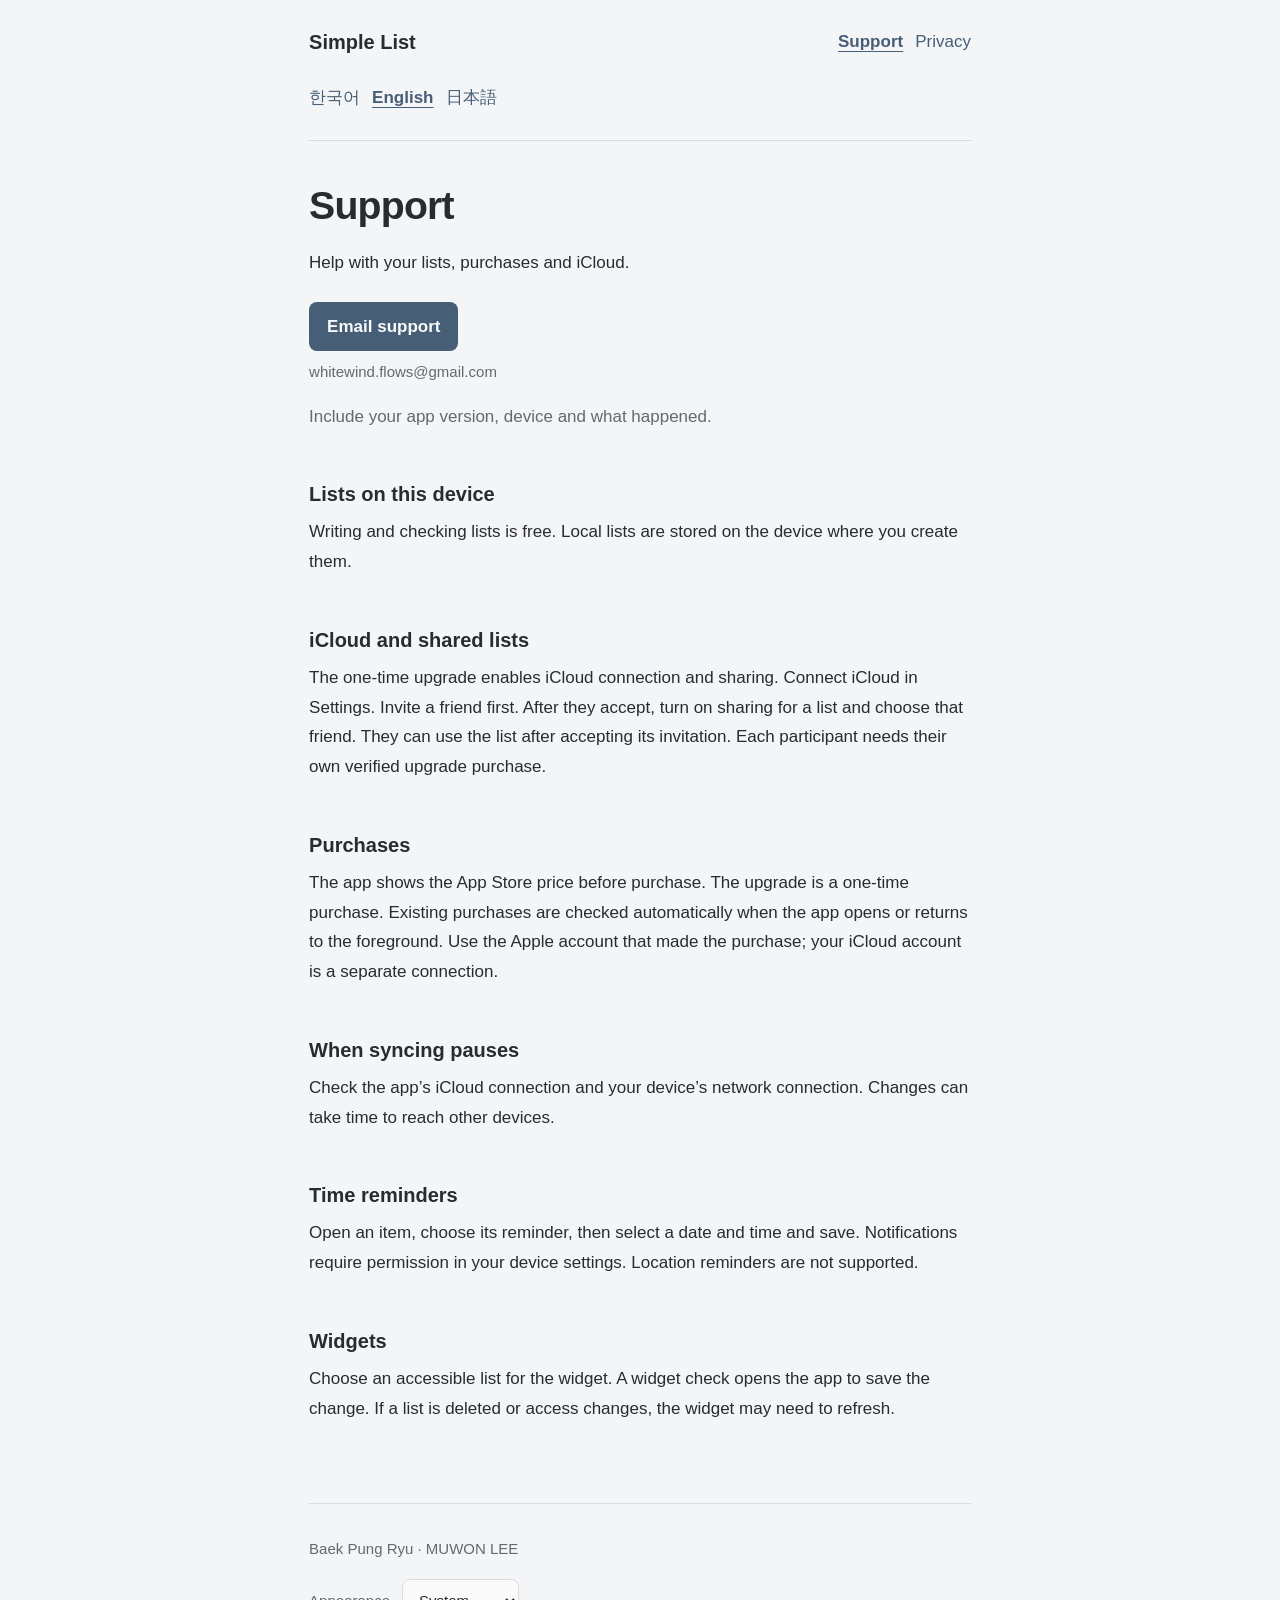
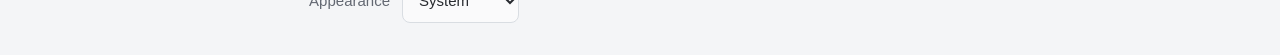
==== index.html @ 6dc02165 "docs: publish simple list support site" ====
<!doctype html>
<html lang="en"><head><meta charset="utf-8"><meta name="viewport" content="width=device-width,initial-scale=1"><meta name="color-scheme" content="light dark"><meta name="referrer" content="strict-origin-when-cross-origin"><title>Support · Simple List</title><link rel="stylesheet" href="styles.css"><script src="theme.js" defer></script></head><body><a class="skip" href="#main">Skip to content</a><header><a class="brand" href="index.html">Simple List</a><nav aria-label="Simple List"><a href="index.html" aria-current="page">Support</a><a href="privacy.html">Privacy</a></nav><nav class="languages" aria-label="Language"><a href="ko/index.html" lang="ko">한국어</a><a href="index.html" lang="en" aria-current="true">English</a><a href="ja/index.html" lang="ja">日本語</a></nav></header><main id="main" tabindex="-1"><h1>Support</h1><p class="intro">Help with your lists, purchases and iCloud.</p><a class="contact" href="mailto:whitewind.flows@gmail.com?subject=Simple%20List">Email support</a><p class="email">whitewind.flows@gmail.com</p><p class="muted">Include your app version, device and what happened.</p><section aria-labelledby="topic-0"><h2 id="topic-0">Lists on this device</h2><p>Writing and checking lists is free. Local lists are stored on the device where you create them.</p></section><section aria-labelledby="topic-1"><h2 id="topic-1">iCloud and shared lists</h2><p>The one-time upgrade enables iCloud connection and sharing. Connect iCloud in Settings. Invite a friend first. After they accept, turn on sharing for a list and choose that friend. They can use the list after accepting its invitation. Each participant needs their own verified upgrade purchase.</p></section><section aria-labelledby="topic-2"><h2 id="topic-2">Purchases</h2><p>The app shows the App Store price before purchase. The upgrade is a one-time purchase. Existing purchases are checked automatically when the app opens or returns to the foreground. Use the Apple account that made the purchase; your iCloud account is a separate connection.</p></section><section aria-labelledby="topic-3"><h2 id="topic-3">When syncing pauses</h2><p>Check the app’s iCloud connection and your device’s network connection. Changes can take time to reach other devices.</p></section><section aria-labelledby="topic-4"><h2 id="topic-4">Time reminders</h2><p>Open an item, choose its reminder, then select a date and time and save. Notifications require permission in your device settings. Location reminders are not supported.</p></section><section aria-labelledby="topic-5"><h2 id="topic-5">Widgets</h2><p>Choose an accessible list for the widget. A widget check opens the app to save the change. If a list is deleted or access changes, the widget may need to refresh.</p></section></main><footer><p>Baek Pung Ryu · MUWON LEE</p><label>Appearance<select aria-label="Appearance" id="theme"><option value="system">System</option><option value="light">Light</option><option value="dark">Dark</option></select></label></footer></body></html>
---- styles.css ----
/* REVIEWED: 기존 Simple List의 읽기 화면·명암·여백을 웹 문서에 적용한다. */
:root {
  color-scheme: light;
  --background: #f4f5f7;
  --surface: #fafafb;
  --ink: #282b30;
  --muted: #636872;
  --action: #465e76;
  --on-action: #fafafb;
  --line: #d9dde2;
  --selection: #e5ebf1;
  font-family: -apple-system, BlinkMacSystemFont, "Segoe UI", sans-serif;
  font-size: 100%;
  scrollbar-color: var(--action) var(--background);
}
@media (prefers-color-scheme: dark) {
  :root:not([data-theme="light"]) {
    color-scheme: dark;
    --background: #181b20;
    --surface: #24282f;
    --ink: #eceef1;
    --muted: #b9bec8;
    --action: #b8cde2;
    --on-action: #181b20;
    --line: #424852;
    --selection: #323e4c;
  }
}
:root[data-theme="dark"] {
  color-scheme: dark;
  --background: #181b20;
  --surface: #24282f;
  --ink: #eceef1;
  --muted: #b9bec8;
  --action: #b8cde2;
  --on-action: #181b20;
  --line: #424852;
  --selection: #323e4c;
}
* { box-sizing: border-box; }
body { margin: 0; background: var(--background); color: var(--ink); font-size: 1.0625rem; line-height: 1.75; }
::selection { background: var(--selection); color: var(--ink); }
a { color: var(--action); text-underline-offset: .22em; text-decoration-thickness: 1px; }
a:hover { text-decoration-thickness: 2px; }
:focus-visible { outline: 2px solid var(--action); outline-offset: 4px; }
header, main, footer { width: min(100% - 3rem, 70ch); margin-inline: auto; }
header { display: flex; flex-wrap: wrap; align-items: center; gap: .75rem 1.5rem; padding-block: 1.25rem; border-bottom: 1px solid var(--line); }
.brand { font-size: 1.25rem; font-weight: 650; color: var(--ink); text-decoration: none; margin-inline-end: auto; }
nav { display: flex; flex-wrap: wrap; gap: .125rem .75rem; }
header a, .contents a, .service-links a { display: inline-flex; min-height: 44px; align-items: center; }
header a { text-decoration: none; }
header [aria-current] { text-decoration: underline; font-weight: 600; }
.languages { width: 100%; }
main { padding-block: 2.5rem 4rem; }
h1 { font-size: clamp(2rem, 1.65rem + 1vw, 2.5rem); line-height: 1.3; letter-spacing: -.02em; margin: 0 0 1rem; font-weight: 650; }
h2 { font-size: 1.25rem; line-height: 1.5; margin: 3rem 0 .5rem; font-weight: 650; scroll-margin-top: 1.5rem; }
p { margin: .5rem 0 1rem; }
.intro { margin-bottom: 1.5rem; }
.muted { color: var(--muted); }
.updated { font-variant-numeric: tabular-nums; }
.contact { display: inline-flex; justify-content: center; align-items: center; min-height: 48px; padding: .625rem 1.125rem; background: var(--action); color: var(--on-action); border-radius: 8px; font-weight: 600; text-decoration: none; }
.contact:hover { text-decoration: underline; }
.email { overflow-wrap: anywhere; font-size: .9375rem; color: var(--muted); }
.contents { margin-block: 1.5rem 2rem; display: grid; gap: .375rem; }
.service-links { padding-inline-start: 1.125rem; margin-block: 2rem 0; }
footer { padding-block: 1.5rem 2rem; border-top: 1px solid var(--line); color: var(--muted); }
footer > p, footer > label { font-size: .9375rem; }
footer label { display: flex; flex-wrap: wrap; align-items: center; gap: .75rem; }
select { min-height: 44px; font: inherit; padding: .375rem 2rem .375rem .75rem; color: var(--ink); background: var(--surface); border: 1px solid var(--line); border-radius: 8px; }
.skip { position: absolute; inset-inline-start: 1rem; top: -10rem; padding: .75rem 1rem; background: var(--surface); z-index: 1; }
.skip:focus { top: 1rem; }
@media (max-width: 480px) {
  header, main, footer { width: min(100% - 2rem, 70ch); }
  main { padding-top: 2rem; }
  .brand { width: 100%; }
}
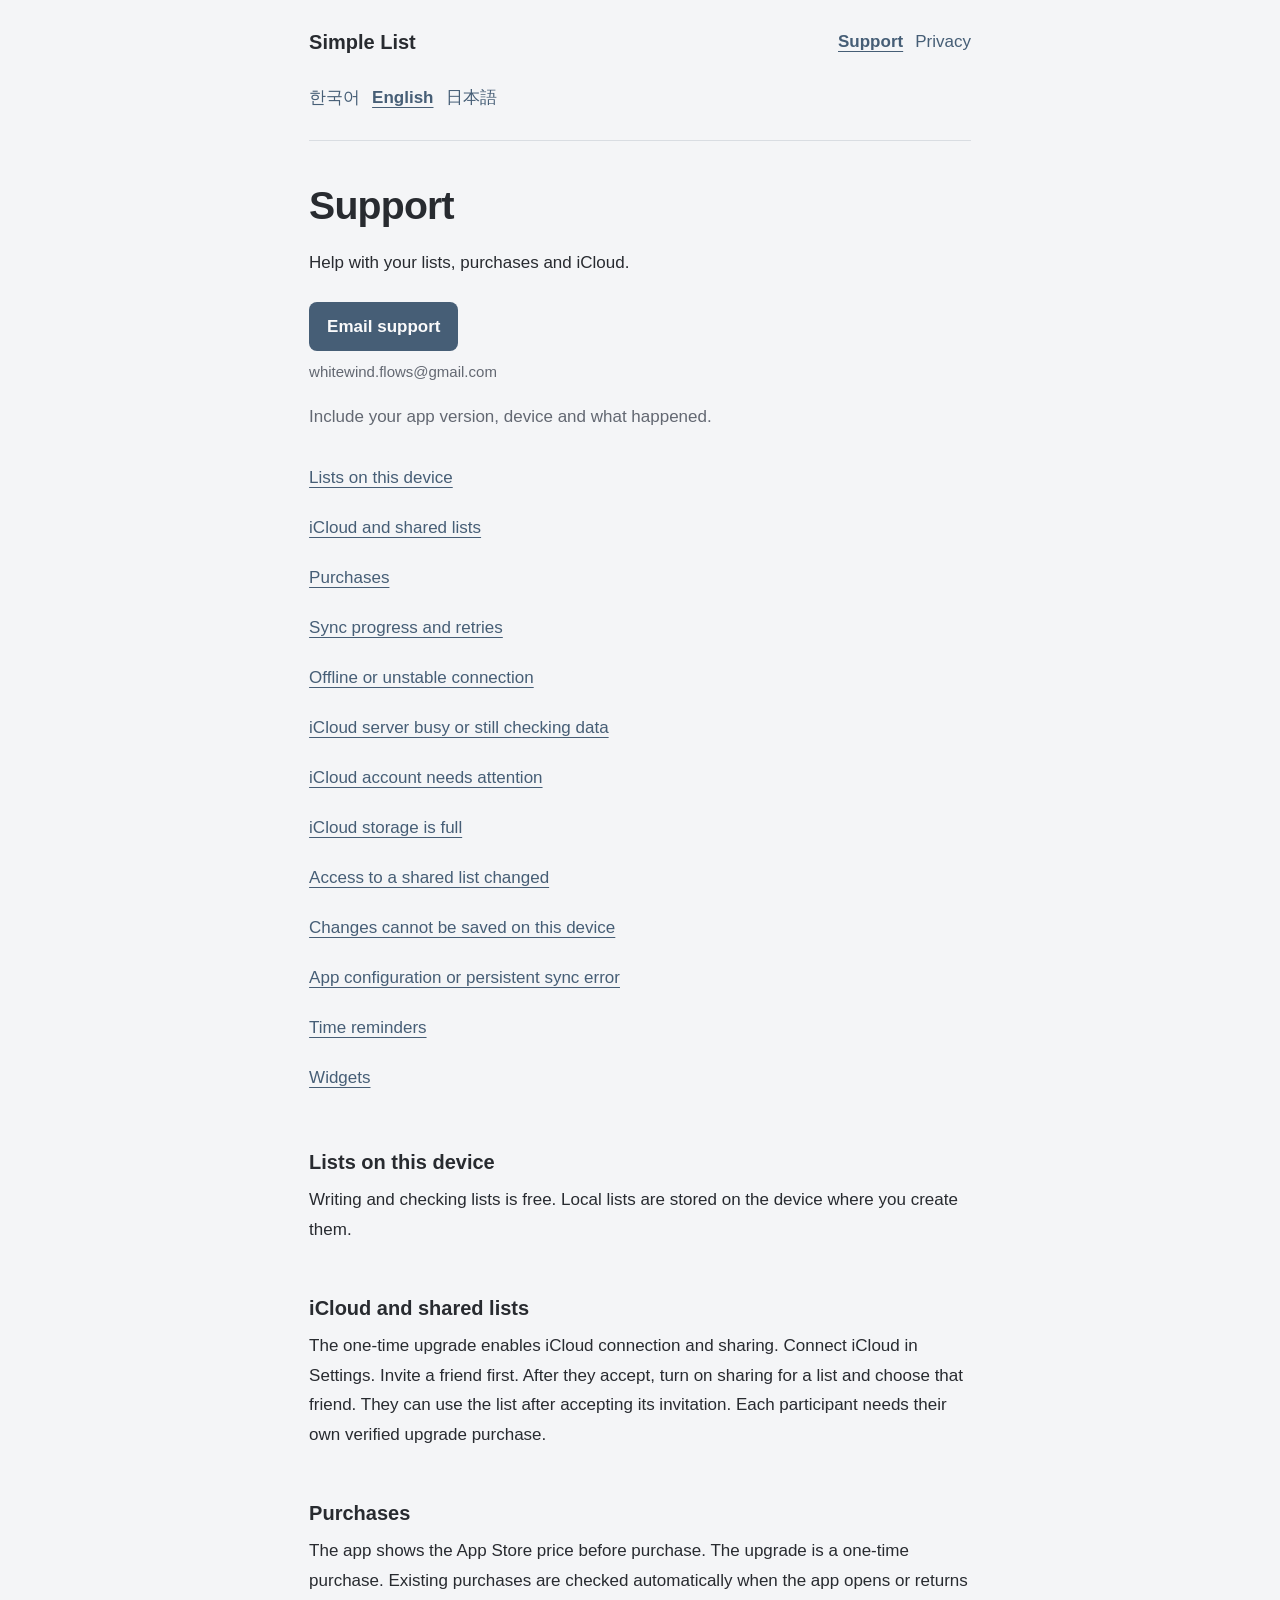
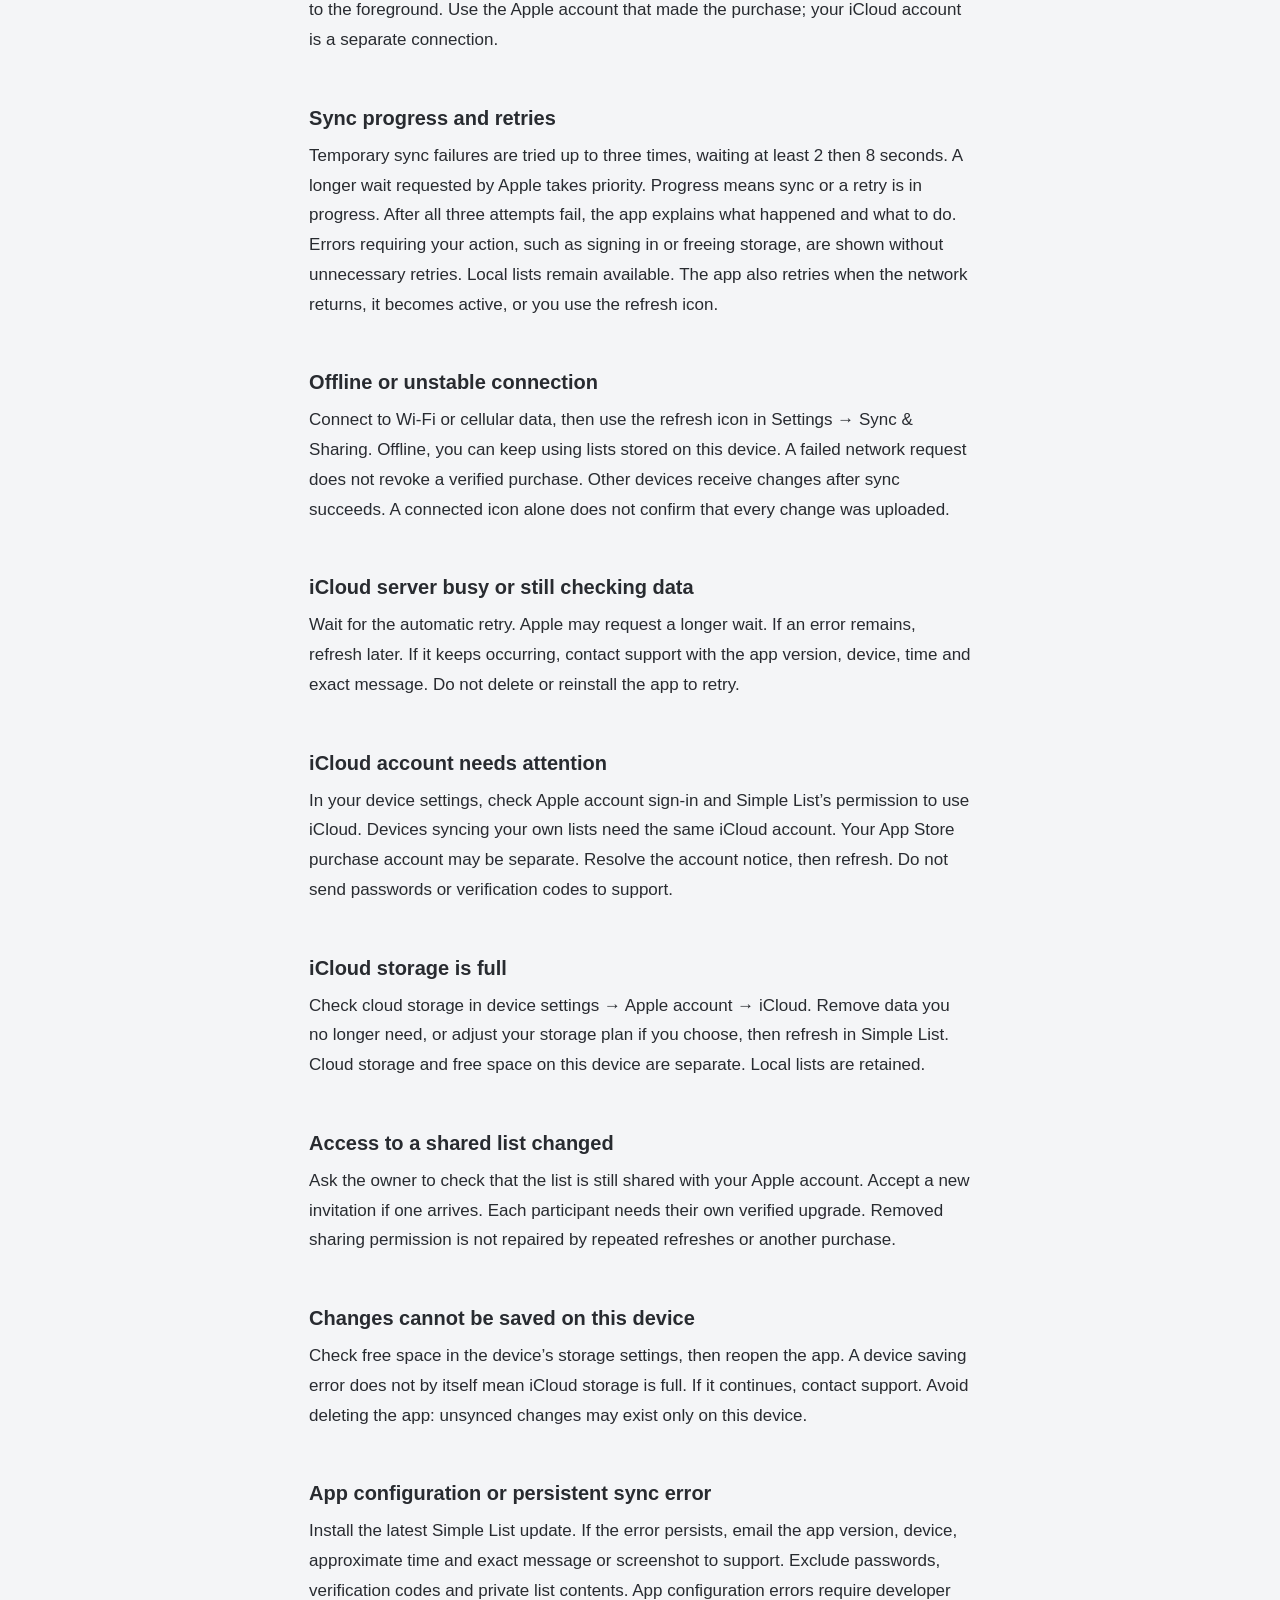
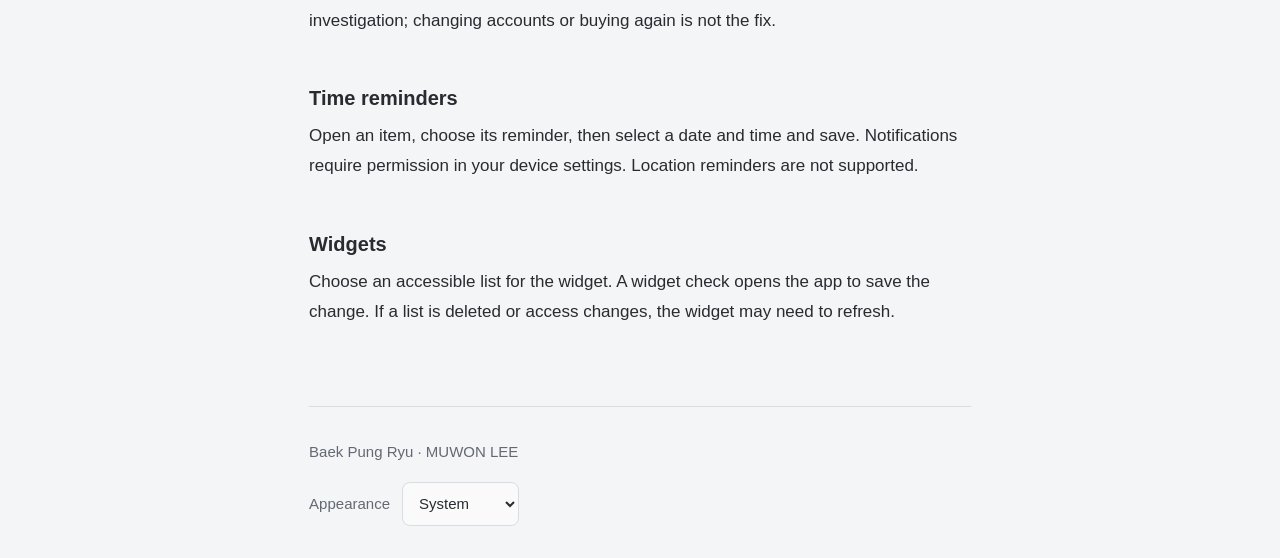
==== commit a5ba1835: "docs: explain sync retries and recovery" ====
--- a/index.html
+++ b/index.html
@@ -1,2 +1,2 @@
 <!doctype html>
-<html lang="en"><head><meta charset="utf-8"><meta name="viewport" content="width=device-width,initial-scale=1"><meta name="color-scheme" content="light dark"><meta name="referrer" content="strict-origin-when-cross-origin"><title>Support · Simple List</title><link rel="stylesheet" href="styles.css"><script src="theme.js" defer></script></head><body><a class="skip" href="#main">Skip to content</a><header><a class="brand" href="index.html">Simple List</a><nav aria-label="Simple List"><a href="index.html" aria-current="page">Support</a><a href="privacy.html">Privacy</a></nav><nav class="languages" aria-label="Language"><a href="ko/index.html" lang="ko">한국어</a><a href="index.html" lang="en" aria-current="true">English</a><a href="ja/index.html" lang="ja">日本語</a></nav></header><main id="main" tabindex="-1"><h1>Support</h1><p class="intro">Help with your lists, purchases and iCloud.</p><a class="contact" href="mailto:whitewind.flows@gmail.com?subject=Simple%20List">Email support</a><p class="email">whitewind.flows@gmail.com</p><p class="muted">Include your app version, device and what happened.</p><section aria-labelledby="topic-0"><h2 id="topic-0">Lists on this device</h2><p>Writing and checking lists is free. Local lists are stored on the device where you create them.</p></section><section aria-labelledby="topic-1"><h2 id="topic-1">iCloud and shared lists</h2><p>The one-time upgrade enables iCloud connection and sharing. Connect iCloud in Settings. Invite a friend first. After they accept, turn on sharing for a list and choose that friend. They can use the list after accepting its invitation. Each participant needs their own verified upgrade purchase.</p></section><section aria-labelledby="topic-2"><h2 id="topic-2">Purchases</h2><p>The app shows the App Store price before purchase. The upgrade is a one-time purchase. Existing purchases are checked automatically when the app opens or returns to the foreground. Use the Apple account that made the purchase; your iCloud account is a separate connection.</p></section><section aria-labelledby="topic-3"><h2 id="topic-3">When syncing pauses</h2><p>Check the app’s iCloud connection and your device’s network connection. Changes can take time to reach other devices.</p></section><section aria-labelledby="topic-4"><h2 id="topic-4">Time reminders</h2><p>Open an item, choose its reminder, then select a date and time and save. Notifications require permission in your device settings. Location reminders are not supported.</p></section><section aria-labelledby="topic-5"><h2 id="topic-5">Widgets</h2><p>Choose an accessible list for the widget. A widget check opens the app to save the change. If a list is deleted or access changes, the widget may need to refresh.</p></section></main><footer><p>Baek Pung Ryu · MUWON LEE</p><label>Appearance<select aria-label="Appearance" id="theme"><option value="system">System</option><option value="light">Light</option><option value="dark">Dark</option></select></label></footer></body></html>
+<html lang="en"><head><meta charset="utf-8"><meta name="viewport" content="width=device-width,initial-scale=1"><meta name="color-scheme" content="light dark"><meta name="referrer" content="strict-origin-when-cross-origin"><title>Support · Simple List</title><link rel="stylesheet" href="styles.css"><script src="theme.js" defer></script></head><body><a class="skip" href="#main">Skip to content</a><header><a class="brand" href="index.html">Simple List</a><nav aria-label="Simple List"><a href="index.html" aria-current="page">Support</a><a href="privacy.html">Privacy</a></nav><nav class="languages" aria-label="Language"><a href="ko/index.html" lang="ko">한국어</a><a href="index.html" lang="en" aria-current="true">English</a><a href="ja/index.html" lang="ja">日本語</a></nav></header><main id="main" tabindex="-1"><h1>Support</h1><p class="intro">Help with your lists, purchases and iCloud.</p><a class="contact" href="mailto:whitewind.flows@gmail.com?subject=Simple%20List">Email support</a><p class="email">whitewind.flows@gmail.com</p><p class="muted">Include your app version, device and what happened.</p><nav class="contents" aria-label="On this page"><a href="#topic-0">Lists on this device</a><a href="#topic-1">iCloud and shared lists</a><a href="#topic-2">Purchases</a><a href="#sync-status">Sync progress and retries</a><a href="#sync-network">Offline or unstable connection</a><a href="#sync-server">iCloud server busy or still checking data</a><a href="#sync-account">iCloud account needs attention</a><a href="#sync-quota">iCloud storage is full</a><a href="#sync-permission">Access to a shared list changed</a><a href="#sync-local">Changes cannot be saved on this device</a><a href="#sync-configuration">App configuration or persistent sync error</a><a href="#topic-11">Time reminders</a><a href="#topic-12">Widgets</a></nav><section aria-labelledby="topic-0"><h2 id="topic-0">Lists on this device</h2><p>Writing and checking lists is free. Local lists are stored on the device where you create them.</p></section><section aria-labelledby="topic-1"><h2 id="topic-1">iCloud and shared lists</h2><p>The one-time upgrade enables iCloud connection and sharing. Connect iCloud in Settings. Invite a friend first. After they accept, turn on sharing for a list and choose that friend. They can use the list after accepting its invitation. Each participant needs their own verified upgrade purchase.</p></section><section aria-labelledby="topic-2"><h2 id="topic-2">Purchases</h2><p>The app shows the App Store price before purchase. The upgrade is a one-time purchase. Existing purchases are checked automatically when the app opens or returns to the foreground. Use the Apple account that made the purchase; your iCloud account is a separate connection.</p></section><section aria-labelledby="sync-status"><h2 id="sync-status">Sync progress and retries</h2><p>Temporary sync failures are tried up to three times, waiting at least 2 then 8 seconds. A longer wait requested by Apple takes priority. Progress means sync or a retry is in progress. After all three attempts fail, the app explains what happened and what to do. Errors requiring your action, such as signing in or freeing storage, are shown without unnecessary retries. Local lists remain available. The app also retries when the network returns, it becomes active, or you use the refresh icon.</p></section><section aria-labelledby="sync-network"><h2 id="sync-network">Offline or unstable connection</h2><p>Connect to Wi-Fi or cellular data, then use the refresh icon in Settings → Sync &amp; Sharing. Offline, you can keep using lists stored on this device. A failed network request does not revoke a verified purchase. Other devices receive changes after sync succeeds. A connected icon alone does not confirm that every change was uploaded.</p></section><section aria-labelledby="sync-server"><h2 id="sync-server">iCloud server busy or still checking data</h2><p>Wait for the automatic retry. Apple may request a longer wait. If an error remains, refresh later. If it keeps occurring, contact support with the app version, device, time and exact message. Do not delete or reinstall the app to retry.</p></section><section aria-labelledby="sync-account"><h2 id="sync-account">iCloud account needs attention</h2><p>In your device settings, check Apple account sign-in and Simple List’s permission to use iCloud. Devices syncing your own lists need the same iCloud account. Your App Store purchase account may be separate. Resolve the account notice, then refresh. Do not send passwords or verification codes to support.</p></section><section aria-labelledby="sync-quota"><h2 id="sync-quota">iCloud storage is full</h2><p>Check cloud storage in device settings → Apple account → iCloud. Remove data you no longer need, or adjust your storage plan if you choose, then refresh in Simple List. Cloud storage and free space on this device are separate. Local lists are retained.</p></section><section aria-labelledby="sync-permission"><h2 id="sync-permission">Access to a shared list changed</h2><p>Ask the owner to check that the list is still shared with your Apple account. Accept a new invitation if one arrives. Each participant needs their own verified upgrade. Removed sharing permission is not repaired by repeated refreshes or another purchase.</p></section><section aria-labelledby="sync-local"><h2 id="sync-local">Changes cannot be saved on this device</h2><p>Check free space in the device’s storage settings, then reopen the app. A device saving error does not by itself mean iCloud storage is full. If it continues, contact support. Avoid deleting the app: unsynced changes may exist only on this device.</p></section><section aria-labelledby="sync-configuration"><h2 id="sync-configuration">App configuration or persistent sync error</h2><p>Install the latest Simple List update. If the error persists, email the app version, device, approximate time and exact message or screenshot to support. Exclude passwords, verification codes and private list contents. App configuration errors require developer investigation; changing accounts or buying again is not the fix.</p></section><section aria-labelledby="topic-11"><h2 id="topic-11">Time reminders</h2><p>Open an item, choose its reminder, then select a date and time and save. Notifications require permission in your device settings. Location reminders are not supported.</p></section><section aria-labelledby="topic-12"><h2 id="topic-12">Widgets</h2><p>Choose an accessible list for the widget. A widget check opens the app to save the change. If a list is deleted or access changes, the widget may need to refresh.</p></section></main><footer><p>Baek Pung Ryu · MUWON LEE</p><label>Appearance<select aria-label="Appearance" id="theme"><option value="system">System</option><option value="light">Light</option><option value="dark">Dark</option></select></label></footer></body></html>
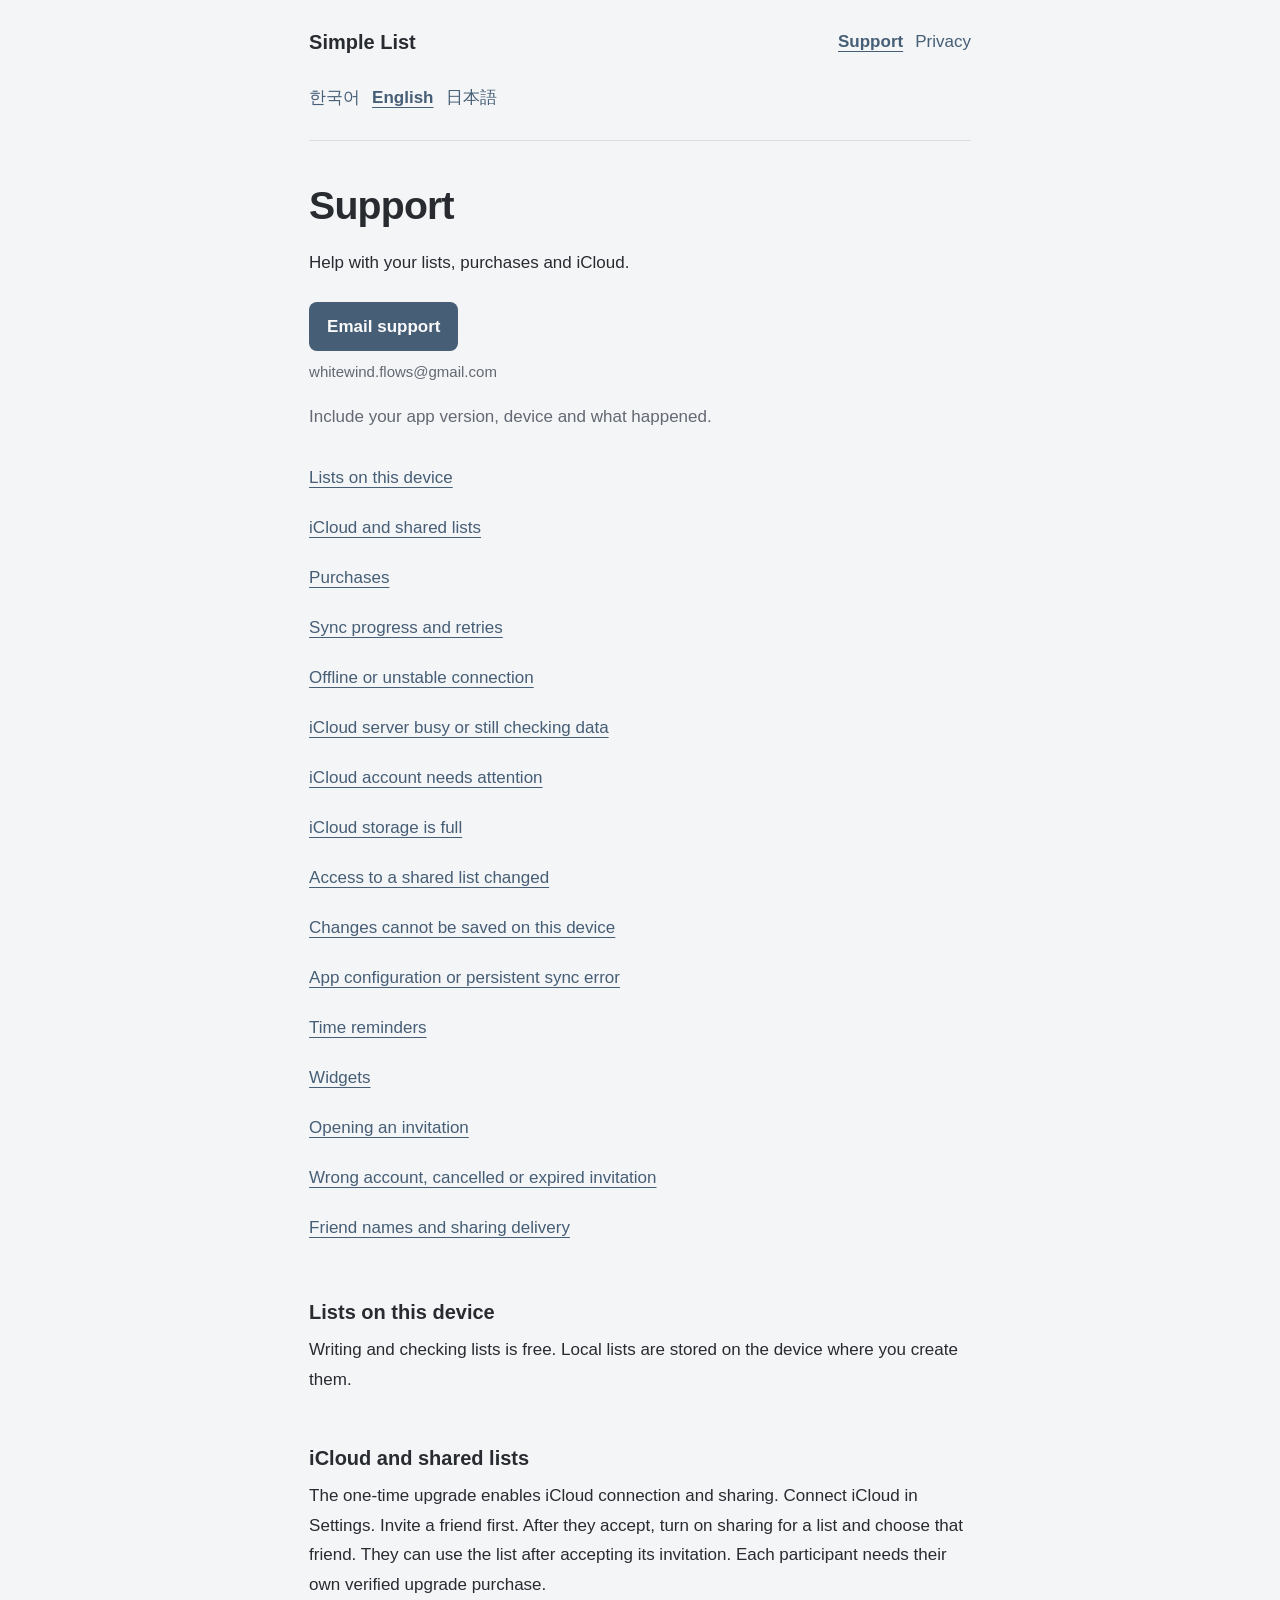
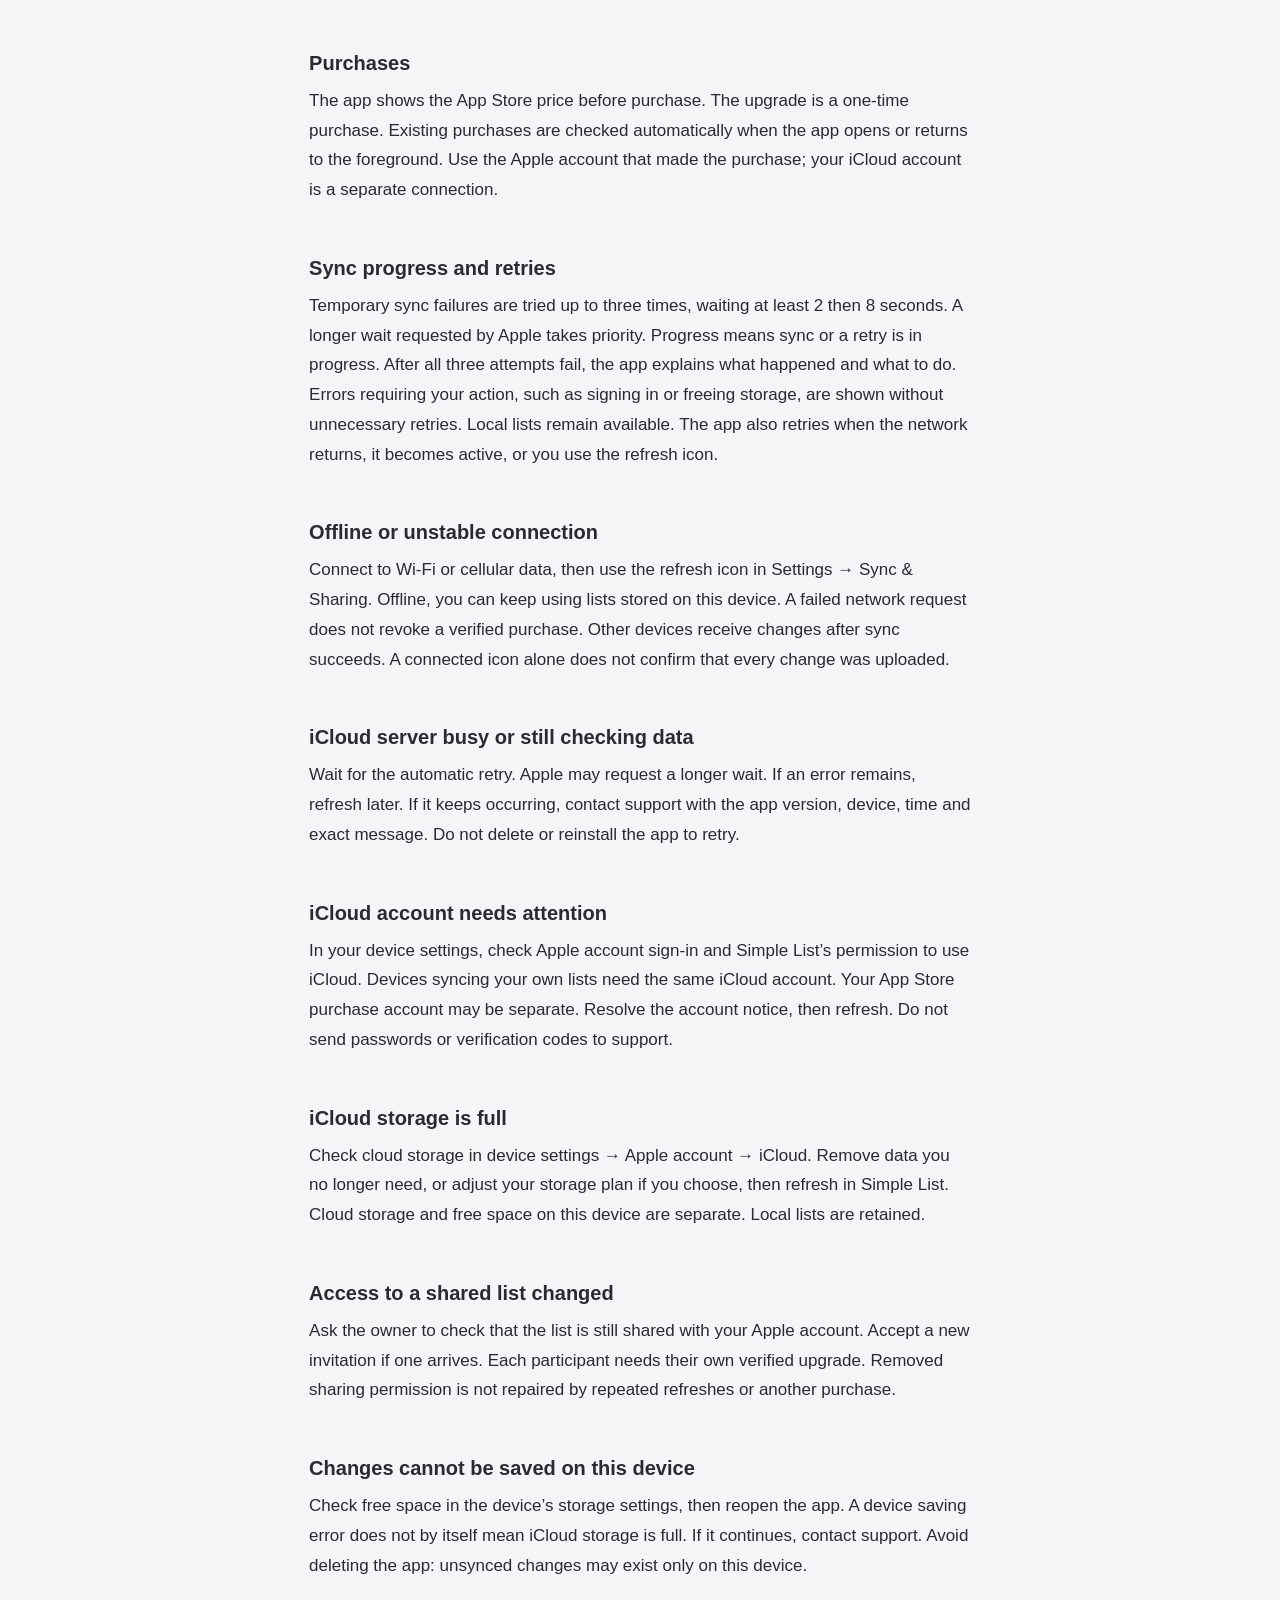
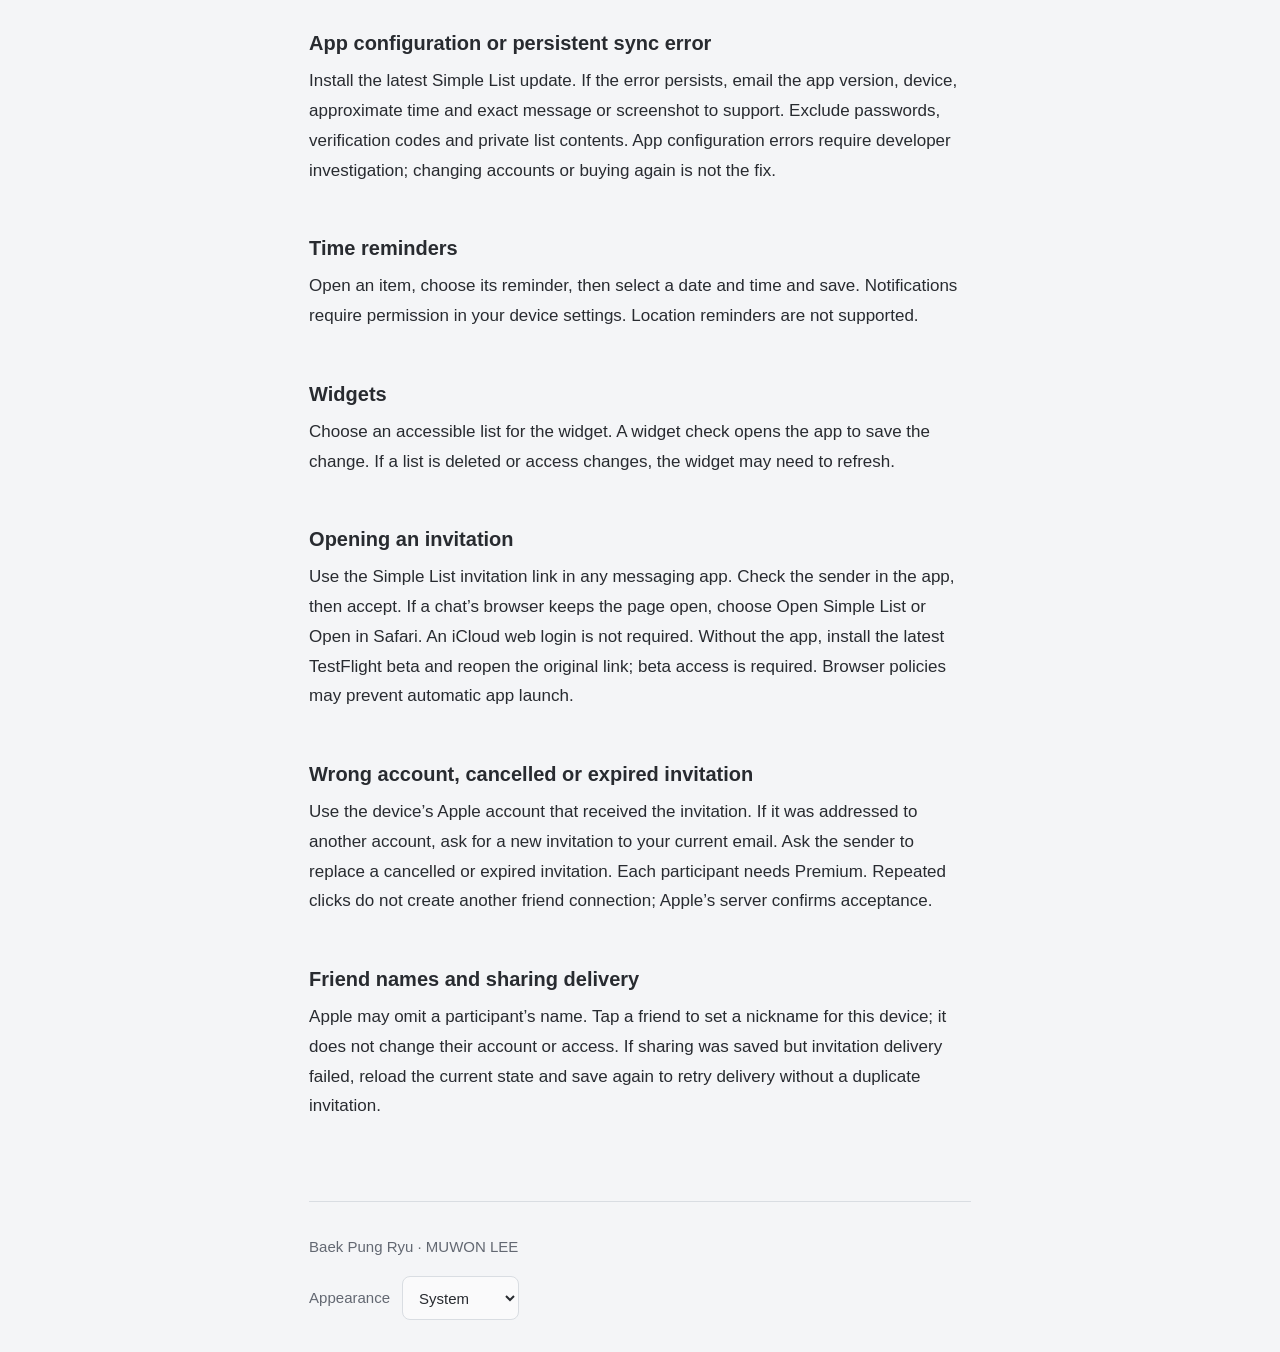
==== commit 04a2da8a: "feat: add common invitation app links and help" ====
--- a/index.html
+++ b/index.html
@@ -1,2 +1,2 @@
 <!doctype html>
-<html lang="en"><head><meta charset="utf-8"><meta name="viewport" content="width=device-width,initial-scale=1"><meta name="color-scheme" content="light dark"><meta name="referrer" content="strict-origin-when-cross-origin"><title>Support · Simple List</title><link rel="stylesheet" href="styles.css"><script src="theme.js" defer></script></head><body><a class="skip" href="#main">Skip to content</a><header><a class="brand" href="index.html">Simple List</a><nav aria-label="Simple List"><a href="index.html" aria-current="page">Support</a><a href="privacy.html">Privacy</a></nav><nav class="languages" aria-label="Language"><a href="ko/index.html" lang="ko">한국어</a><a href="index.html" lang="en" aria-current="true">English</a><a href="ja/index.html" lang="ja">日本語</a></nav></header><main id="main" tabindex="-1"><h1>Support</h1><p class="intro">Help with your lists, purchases and iCloud.</p><a class="contact" href="mailto:whitewind.flows@gmail.com?subject=Simple%20List">Email support</a><p class="email">whitewind.flows@gmail.com</p><p class="muted">Include your app version, device and what happened.</p><nav class="contents" aria-label="On this page"><a href="#topic-0">Lists on this device</a><a href="#topic-1">iCloud and shared lists</a><a href="#topic-2">Purchases</a><a href="#sync-status">Sync progress and retries</a><a href="#sync-network">Offline or unstable connection</a><a href="#sync-server">iCloud server busy or still checking data</a><a href="#sync-account">iCloud account needs attention</a><a href="#sync-quota">iCloud storage is full</a><a href="#sync-permission">Access to a shared list changed</a><a href="#sync-local">Changes cannot be saved on this device</a><a href="#sync-configuration">App configuration or persistent sync error</a><a href="#topic-11">Time reminders</a><a href="#topic-12">Widgets</a></nav><section aria-labelledby="topic-0"><h2 id="topic-0">Lists on this device</h2><p>Writing and checking lists is free. Local lists are stored on the device where you create them.</p></section><section aria-labelledby="topic-1"><h2 id="topic-1">iCloud and shared lists</h2><p>The one-time upgrade enables iCloud connection and sharing. Connect iCloud in Settings. Invite a friend first. After they accept, turn on sharing for a list and choose that friend. They can use the list after accepting its invitation. Each participant needs their own verified upgrade purchase.</p></section><section aria-labelledby="topic-2"><h2 id="topic-2">Purchases</h2><p>The app shows the App Store price before purchase. The upgrade is a one-time purchase. Existing purchases are checked automatically when the app opens or returns to the foreground. Use the Apple account that made the purchase; your iCloud account is a separate connection.</p></section><section aria-labelledby="sync-status"><h2 id="sync-status">Sync progress and retries</h2><p>Temporary sync failures are tried up to three times, waiting at least 2 then 8 seconds. A longer wait requested by Apple takes priority. Progress means sync or a retry is in progress. After all three attempts fail, the app explains what happened and what to do. Errors requiring your action, such as signing in or freeing storage, are shown without unnecessary retries. Local lists remain available. The app also retries when the network returns, it becomes active, or you use the refresh icon.</p></section><section aria-labelledby="sync-network"><h2 id="sync-network">Offline or unstable connection</h2><p>Connect to Wi-Fi or cellular data, then use the refresh icon in Settings → Sync &amp; Sharing. Offline, you can keep using lists stored on this device. A failed network request does not revoke a verified purchase. Other devices receive changes after sync succeeds. A connected icon alone does not confirm that every change was uploaded.</p></section><section aria-labelledby="sync-server"><h2 id="sync-server">iCloud server busy or still checking data</h2><p>Wait for the automatic retry. Apple may request a longer wait. If an error remains, refresh later. If it keeps occurring, contact support with the app version, device, time and exact message. Do not delete or reinstall the app to retry.</p></section><section aria-labelledby="sync-account"><h2 id="sync-account">iCloud account needs attention</h2><p>In your device settings, check Apple account sign-in and Simple List’s permission to use iCloud. Devices syncing your own lists need the same iCloud account. Your App Store purchase account may be separate. Resolve the account notice, then refresh. Do not send passwords or verification codes to support.</p></section><section aria-labelledby="sync-quota"><h2 id="sync-quota">iCloud storage is full</h2><p>Check cloud storage in device settings → Apple account → iCloud. Remove data you no longer need, or adjust your storage plan if you choose, then refresh in Simple List. Cloud storage and free space on this device are separate. Local lists are retained.</p></section><section aria-labelledby="sync-permission"><h2 id="sync-permission">Access to a shared list changed</h2><p>Ask the owner to check that the list is still shared with your Apple account. Accept a new invitation if one arrives. Each participant needs their own verified upgrade. Removed sharing permission is not repaired by repeated refreshes or another purchase.</p></section><section aria-labelledby="sync-local"><h2 id="sync-local">Changes cannot be saved on this device</h2><p>Check free space in the device’s storage settings, then reopen the app. A device saving error does not by itself mean iCloud storage is full. If it continues, contact support. Avoid deleting the app: unsynced changes may exist only on this device.</p></section><section aria-labelledby="sync-configuration"><h2 id="sync-configuration">App configuration or persistent sync error</h2><p>Install the latest Simple List update. If the error persists, email the app version, device, approximate time and exact message or screenshot to support. Exclude passwords, verification codes and private list contents. App configuration errors require developer investigation; changing accounts or buying again is not the fix.</p></section><section aria-labelledby="topic-11"><h2 id="topic-11">Time reminders</h2><p>Open an item, choose its reminder, then select a date and time and save. Notifications require permission in your device settings. Location reminders are not supported.</p></section><section aria-labelledby="topic-12"><h2 id="topic-12">Widgets</h2><p>Choose an accessible list for the widget. A widget check opens the app to save the change. If a list is deleted or access changes, the widget may need to refresh.</p></section></main><footer><p>Baek Pung Ryu · MUWON LEE</p><label>Appearance<select aria-label="Appearance" id="theme"><option value="system">System</option><option value="light">Light</option><option value="dark">Dark</option></select></label></footer></body></html>
+<html lang="en"><head><meta charset="utf-8"><meta name="viewport" content="width=device-width,initial-scale=1"><meta name="color-scheme" content="light dark"><meta name="referrer" content="strict-origin-when-cross-origin"><title>Support · Simple List</title><link rel="stylesheet" href="styles.css"><script src="theme.js" defer></script></head><body><a class="skip" href="#main">Skip to content</a><header><a class="brand" href="index.html">Simple List</a><nav aria-label="Simple List"><a href="index.html" aria-current="page">Support</a><a href="privacy.html">Privacy</a></nav><nav class="languages" aria-label="Language"><a href="ko/index.html" lang="ko">한국어</a><a href="index.html" lang="en" aria-current="true">English</a><a href="ja/index.html" lang="ja">日本語</a></nav></header><main id="main" tabindex="-1"><h1>Support</h1><p class="intro">Help with your lists, purchases and iCloud.</p><a class="contact" href="mailto:whitewind.flows@gmail.com?subject=Simple%20List">Email support</a><p class="email">whitewind.flows@gmail.com</p><p class="muted">Include your app version, device and what happened.</p><nav class="contents" aria-label="On this page"><a href="#topic-0">Lists on this device</a><a href="#topic-1">iCloud and shared lists</a><a href="#topic-2">Purchases</a><a href="#sync-status">Sync progress and retries</a><a href="#sync-network">Offline or unstable connection</a><a href="#sync-server">iCloud server busy or still checking data</a><a href="#sync-account">iCloud account needs attention</a><a href="#sync-quota">iCloud storage is full</a><a href="#sync-permission">Access to a shared list changed</a><a href="#sync-local">Changes cannot be saved on this device</a><a href="#sync-configuration">App configuration or persistent sync error</a><a href="#topic-11">Time reminders</a><a href="#topic-12">Widgets</a><a href="#topic-13">Opening an invitation</a><a href="#topic-14">Wrong account, cancelled or expired invitation</a><a href="#topic-15">Friend names and sharing delivery</a></nav><section aria-labelledby="topic-0"><h2 id="topic-0">Lists on this device</h2><p>Writing and checking lists is free. Local lists are stored on the device where you create them.</p></section><section aria-labelledby="topic-1"><h2 id="topic-1">iCloud and shared lists</h2><p>The one-time upgrade enables iCloud connection and sharing. Connect iCloud in Settings. Invite a friend first. After they accept, turn on sharing for a list and choose that friend. They can use the list after accepting its invitation. Each participant needs their own verified upgrade purchase.</p></section><section aria-labelledby="topic-2"><h2 id="topic-2">Purchases</h2><p>The app shows the App Store price before purchase. The upgrade is a one-time purchase. Existing purchases are checked automatically when the app opens or returns to the foreground. Use the Apple account that made the purchase; your iCloud account is a separate connection.</p></section><section aria-labelledby="sync-status"><h2 id="sync-status">Sync progress and retries</h2><p>Temporary sync failures are tried up to three times, waiting at least 2 then 8 seconds. A longer wait requested by Apple takes priority. Progress means sync or a retry is in progress. After all three attempts fail, the app explains what happened and what to do. Errors requiring your action, such as signing in or freeing storage, are shown without unnecessary retries. Local lists remain available. The app also retries when the network returns, it becomes active, or you use the refresh icon.</p></section><section aria-labelledby="sync-network"><h2 id="sync-network">Offline or unstable connection</h2><p>Connect to Wi-Fi or cellular data, then use the refresh icon in Settings → Sync &amp; Sharing. Offline, you can keep using lists stored on this device. A failed network request does not revoke a verified purchase. Other devices receive changes after sync succeeds. A connected icon alone does not confirm that every change was uploaded.</p></section><section aria-labelledby="sync-server"><h2 id="sync-server">iCloud server busy or still checking data</h2><p>Wait for the automatic retry. Apple may request a longer wait. If an error remains, refresh later. If it keeps occurring, contact support with the app version, device, time and exact message. Do not delete or reinstall the app to retry.</p></section><section aria-labelledby="sync-account"><h2 id="sync-account">iCloud account needs attention</h2><p>In your device settings, check Apple account sign-in and Simple List’s permission to use iCloud. Devices syncing your own lists need the same iCloud account. Your App Store purchase account may be separate. Resolve the account notice, then refresh. Do not send passwords or verification codes to support.</p></section><section aria-labelledby="sync-quota"><h2 id="sync-quota">iCloud storage is full</h2><p>Check cloud storage in device settings → Apple account → iCloud. Remove data you no longer need, or adjust your storage plan if you choose, then refresh in Simple List. Cloud storage and free space on this device are separate. Local lists are retained.</p></section><section aria-labelledby="sync-permission"><h2 id="sync-permission">Access to a shared list changed</h2><p>Ask the owner to check that the list is still shared with your Apple account. Accept a new invitation if one arrives. Each participant needs their own verified upgrade. Removed sharing permission is not repaired by repeated refreshes or another purchase.</p></section><section aria-labelledby="sync-local"><h2 id="sync-local">Changes cannot be saved on this device</h2><p>Check free space in the device’s storage settings, then reopen the app. A device saving error does not by itself mean iCloud storage is full. If it continues, contact support. Avoid deleting the app: unsynced changes may exist only on this device.</p></section><section aria-labelledby="sync-configuration"><h2 id="sync-configuration">App configuration or persistent sync error</h2><p>Install the latest Simple List update. If the error persists, email the app version, device, approximate time and exact message or screenshot to support. Exclude passwords, verification codes and private list contents. App configuration errors require developer investigation; changing accounts or buying again is not the fix.</p></section><section aria-labelledby="topic-11"><h2 id="topic-11">Time reminders</h2><p>Open an item, choose its reminder, then select a date and time and save. Notifications require permission in your device settings. Location reminders are not supported.</p></section><section aria-labelledby="topic-12"><h2 id="topic-12">Widgets</h2><p>Choose an accessible list for the widget. A widget check opens the app to save the change. If a list is deleted or access changes, the widget may need to refresh.</p></section><section aria-labelledby="topic-13"><h2 id="topic-13">Opening an invitation</h2><p>Use the Simple List invitation link in any messaging app. Check the sender in the app, then accept. If a chat’s browser keeps the page open, choose Open Simple List or Open in Safari. An iCloud web login is not required. Without the app, install the latest TestFlight beta and reopen the original link; beta access is required. Browser policies may prevent automatic app launch.</p></section><section aria-labelledby="topic-14"><h2 id="topic-14">Wrong account, cancelled or expired invitation</h2><p>Use the device’s Apple account that received the invitation. If it was addressed to another account, ask for a new invitation to your current email. Ask the sender to replace a cancelled or expired invitation. Each participant needs Premium. Repeated clicks do not create another friend connection; Apple’s server confirms acceptance.</p></section><section aria-labelledby="topic-15"><h2 id="topic-15">Friend names and sharing delivery</h2><p>Apple may omit a participant’s name. Tap a friend to set a nickname for this device; it does not change their account or access. If sharing was saved but invitation delivery failed, reload the current state and save again to retry delivery without a duplicate invitation.</p></section></main><footer><p>Baek Pung Ryu · MUWON LEE</p><label>Appearance<select aria-label="Appearance" id="theme"><option value="system">System</option><option value="light">Light</option><option value="dark">Dark</option></select></label></footer></body></html>
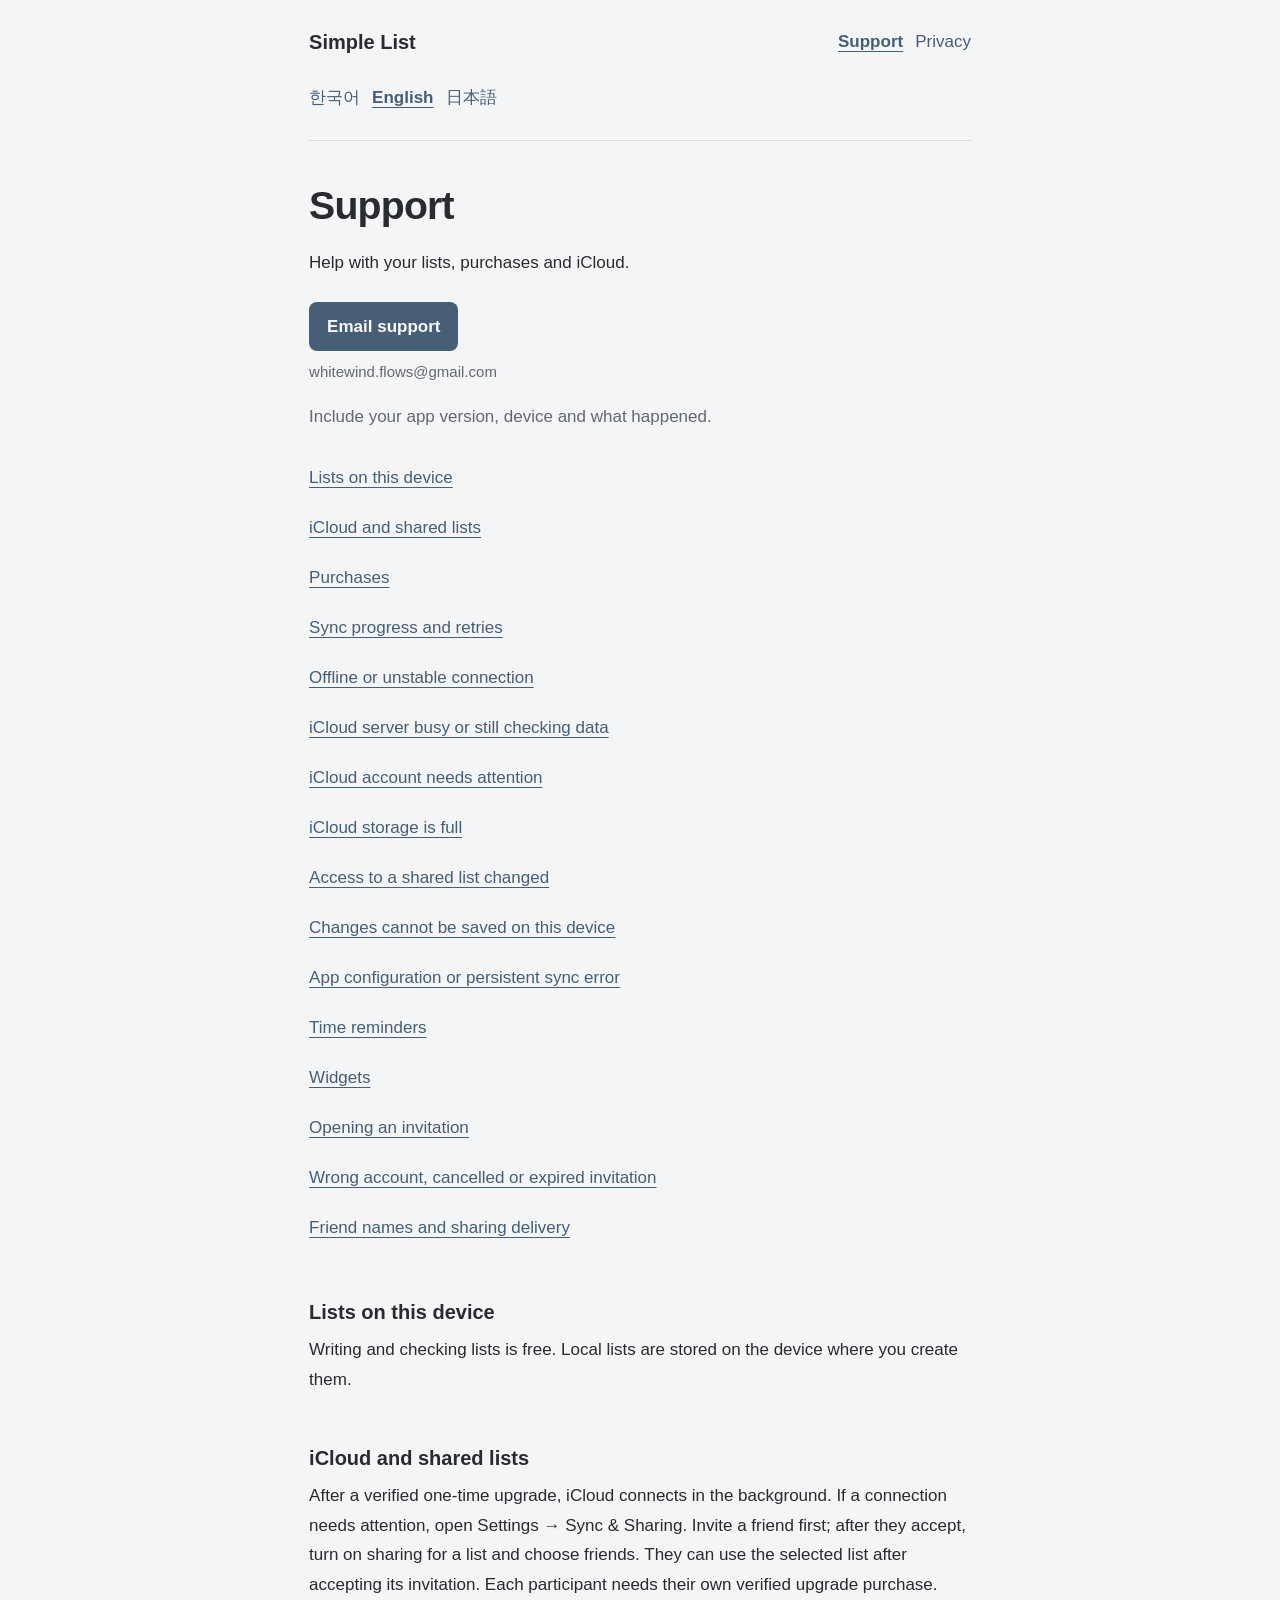
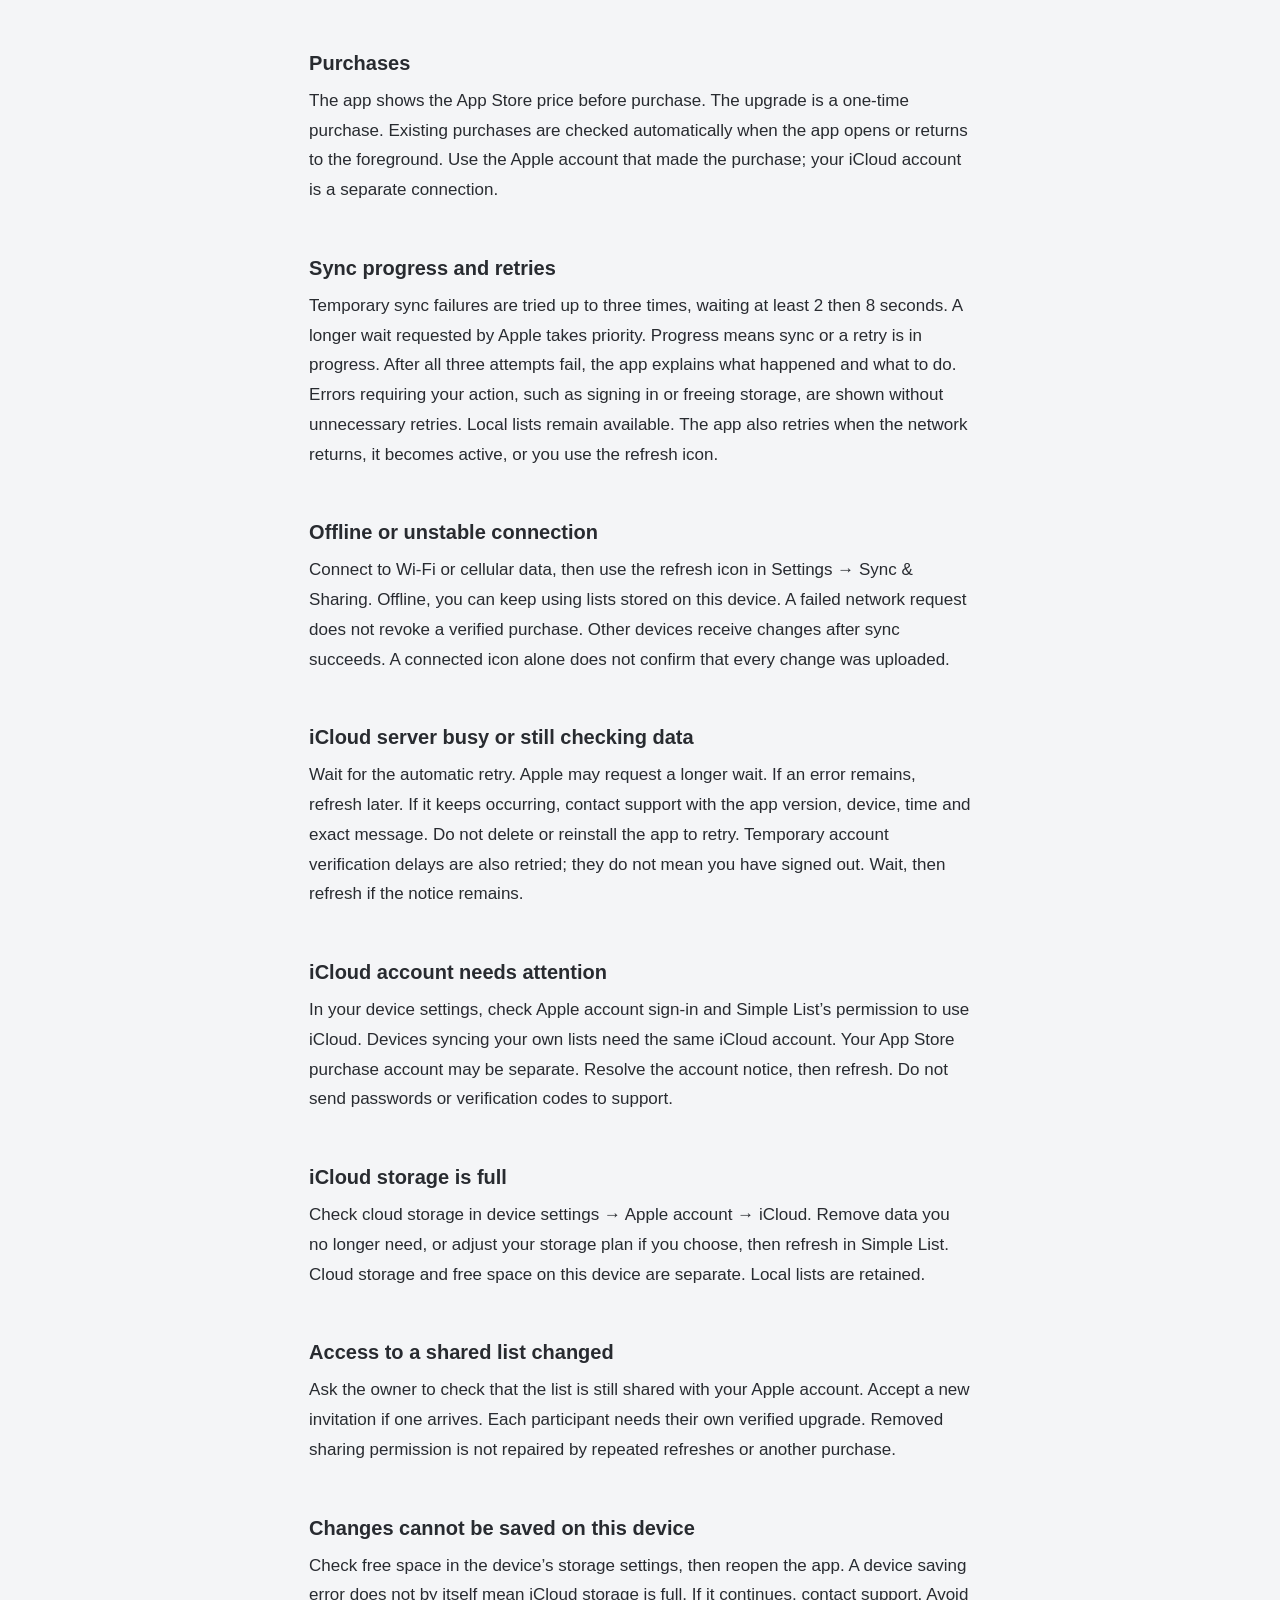
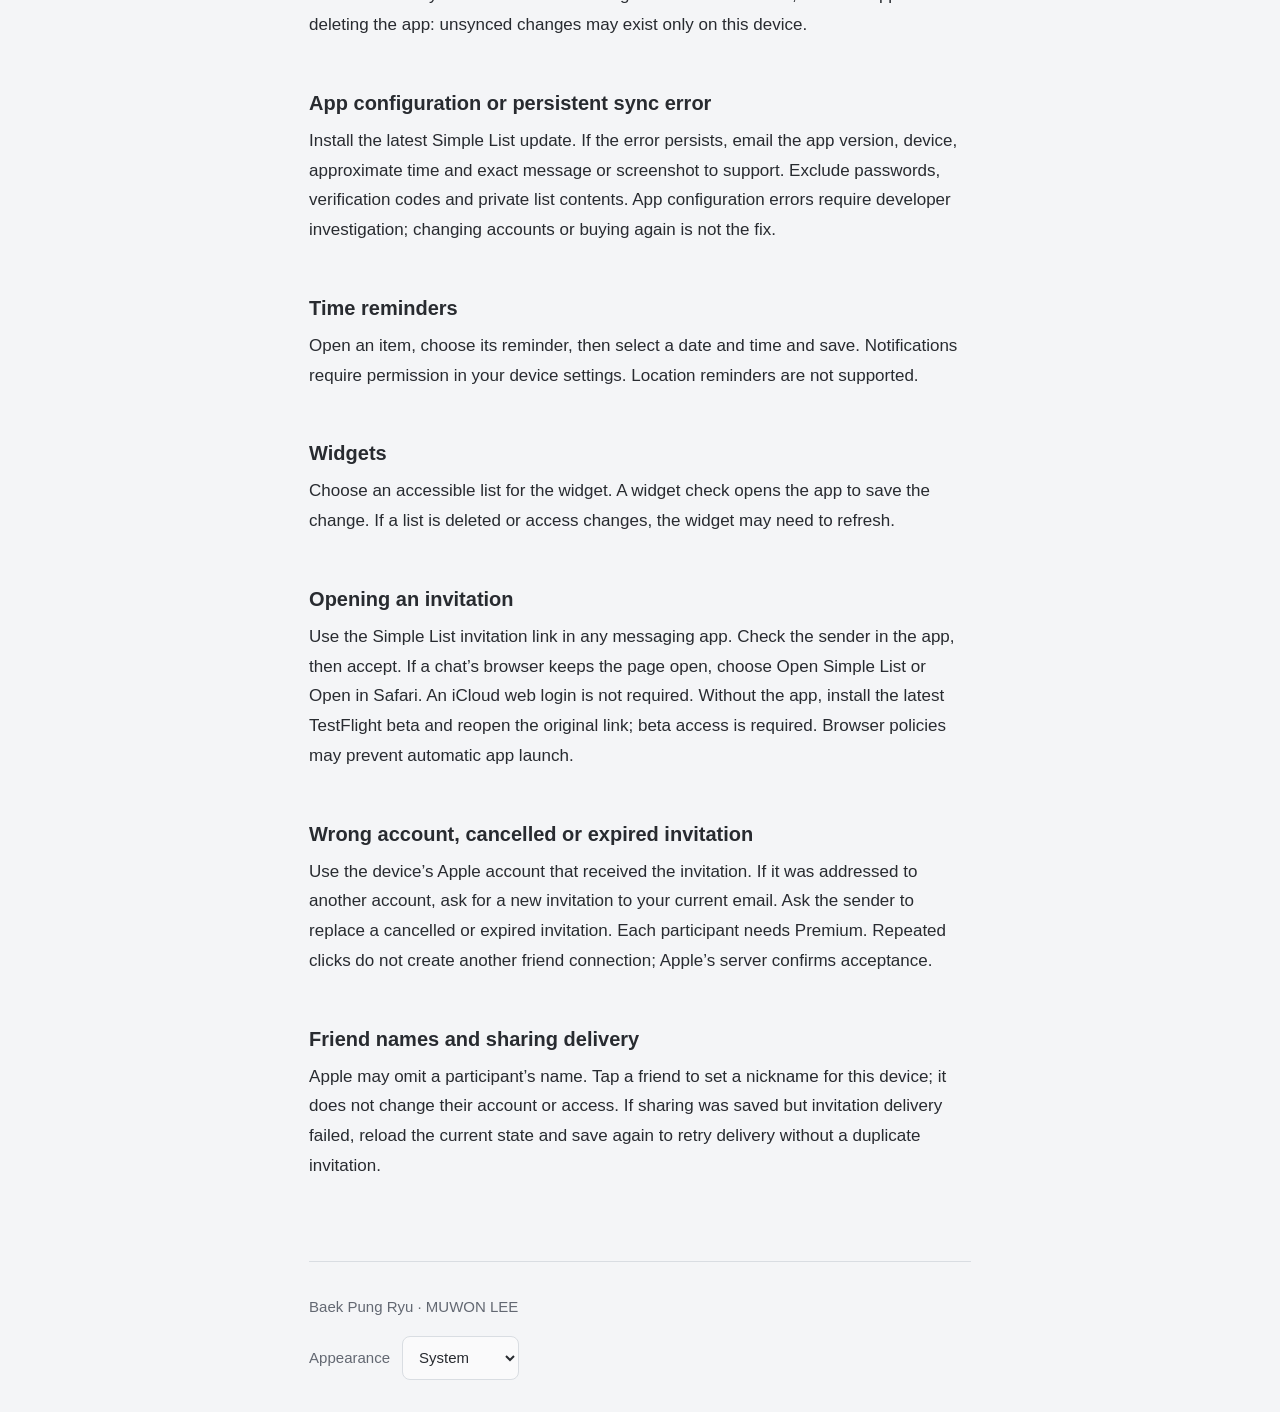
==== commit 2bf000cc: "docs: clarify automatic sync and account delays" ====
--- a/index.html
+++ b/index.html
@@ -1,2 +1,2 @@
 <!doctype html>
-<html lang="en"><head><meta charset="utf-8"><meta name="viewport" content="width=device-width,initial-scale=1"><meta name="color-scheme" content="light dark"><meta name="referrer" content="strict-origin-when-cross-origin"><title>Support · Simple List</title><link rel="stylesheet" href="styles.css"><script src="theme.js" defer></script></head><body><a class="skip" href="#main">Skip to content</a><header><a class="brand" href="index.html">Simple List</a><nav aria-label="Simple List"><a href="index.html" aria-current="page">Support</a><a href="privacy.html">Privacy</a></nav><nav class="languages" aria-label="Language"><a href="ko/index.html" lang="ko">한국어</a><a href="index.html" lang="en" aria-current="true">English</a><a href="ja/index.html" lang="ja">日本語</a></nav></header><main id="main" tabindex="-1"><h1>Support</h1><p class="intro">Help with your lists, purchases and iCloud.</p><a class="contact" href="mailto:whitewind.flows@gmail.com?subject=Simple%20List">Email support</a><p class="email">whitewind.flows@gmail.com</p><p class="muted">Include your app version, device and what happened.</p><nav class="contents" aria-label="On this page"><a href="#topic-0">Lists on this device</a><a href="#topic-1">iCloud and shared lists</a><a href="#topic-2">Purchases</a><a href="#sync-status">Sync progress and retries</a><a href="#sync-network">Offline or unstable connection</a><a href="#sync-server">iCloud server busy or still checking data</a><a href="#sync-account">iCloud account needs attention</a><a href="#sync-quota">iCloud storage is full</a><a href="#sync-permission">Access to a shared list changed</a><a href="#sync-local">Changes cannot be saved on this device</a><a href="#sync-configuration">App configuration or persistent sync error</a><a href="#topic-11">Time reminders</a><a href="#topic-12">Widgets</a><a href="#topic-13">Opening an invitation</a><a href="#topic-14">Wrong account, cancelled or expired invitation</a><a href="#topic-15">Friend names and sharing delivery</a></nav><section aria-labelledby="topic-0"><h2 id="topic-0">Lists on this device</h2><p>Writing and checking lists is free. Local lists are stored on the device where you create them.</p></section><section aria-labelledby="topic-1"><h2 id="topic-1">iCloud and shared lists</h2><p>The one-time upgrade enables iCloud connection and sharing. Connect iCloud in Settings. Invite a friend first. After they accept, turn on sharing for a list and choose that friend. They can use the list after accepting its invitation. Each participant needs their own verified upgrade purchase.</p></section><section aria-labelledby="topic-2"><h2 id="topic-2">Purchases</h2><p>The app shows the App Store price before purchase. The upgrade is a one-time purchase. Existing purchases are checked automatically when the app opens or returns to the foreground. Use the Apple account that made the purchase; your iCloud account is a separate connection.</p></section><section aria-labelledby="sync-status"><h2 id="sync-status">Sync progress and retries</h2><p>Temporary sync failures are tried up to three times, waiting at least 2 then 8 seconds. A longer wait requested by Apple takes priority. Progress means sync or a retry is in progress. After all three attempts fail, the app explains what happened and what to do. Errors requiring your action, such as signing in or freeing storage, are shown without unnecessary retries. Local lists remain available. The app also retries when the network returns, it becomes active, or you use the refresh icon.</p></section><section aria-labelledby="sync-network"><h2 id="sync-network">Offline or unstable connection</h2><p>Connect to Wi-Fi or cellular data, then use the refresh icon in Settings → Sync &amp; Sharing. Offline, you can keep using lists stored on this device. A failed network request does not revoke a verified purchase. Other devices receive changes after sync succeeds. A connected icon alone does not confirm that every change was uploaded.</p></section><section aria-labelledby="sync-server"><h2 id="sync-server">iCloud server busy or still checking data</h2><p>Wait for the automatic retry. Apple may request a longer wait. If an error remains, refresh later. If it keeps occurring, contact support with the app version, device, time and exact message. Do not delete or reinstall the app to retry.</p></section><section aria-labelledby="sync-account"><h2 id="sync-account">iCloud account needs attention</h2><p>In your device settings, check Apple account sign-in and Simple List’s permission to use iCloud. Devices syncing your own lists need the same iCloud account. Your App Store purchase account may be separate. Resolve the account notice, then refresh. Do not send passwords or verification codes to support.</p></section><section aria-labelledby="sync-quota"><h2 id="sync-quota">iCloud storage is full</h2><p>Check cloud storage in device settings → Apple account → iCloud. Remove data you no longer need, or adjust your storage plan if you choose, then refresh in Simple List. Cloud storage and free space on this device are separate. Local lists are retained.</p></section><section aria-labelledby="sync-permission"><h2 id="sync-permission">Access to a shared list changed</h2><p>Ask the owner to check that the list is still shared with your Apple account. Accept a new invitation if one arrives. Each participant needs their own verified upgrade. Removed sharing permission is not repaired by repeated refreshes or another purchase.</p></section><section aria-labelledby="sync-local"><h2 id="sync-local">Changes cannot be saved on this device</h2><p>Check free space in the device’s storage settings, then reopen the app. A device saving error does not by itself mean iCloud storage is full. If it continues, contact support. Avoid deleting the app: unsynced changes may exist only on this device.</p></section><section aria-labelledby="sync-configuration"><h2 id="sync-configuration">App configuration or persistent sync error</h2><p>Install the latest Simple List update. If the error persists, email the app version, device, approximate time and exact message or screenshot to support. Exclude passwords, verification codes and private list contents. App configuration errors require developer investigation; changing accounts or buying again is not the fix.</p></section><section aria-labelledby="topic-11"><h2 id="topic-11">Time reminders</h2><p>Open an item, choose its reminder, then select a date and time and save. Notifications require permission in your device settings. Location reminders are not supported.</p></section><section aria-labelledby="topic-12"><h2 id="topic-12">Widgets</h2><p>Choose an accessible list for the widget. A widget check opens the app to save the change. If a list is deleted or access changes, the widget may need to refresh.</p></section><section aria-labelledby="topic-13"><h2 id="topic-13">Opening an invitation</h2><p>Use the Simple List invitation link in any messaging app. Check the sender in the app, then accept. If a chat’s browser keeps the page open, choose Open Simple List or Open in Safari. An iCloud web login is not required. Without the app, install the latest TestFlight beta and reopen the original link; beta access is required. Browser policies may prevent automatic app launch.</p></section><section aria-labelledby="topic-14"><h2 id="topic-14">Wrong account, cancelled or expired invitation</h2><p>Use the device’s Apple account that received the invitation. If it was addressed to another account, ask for a new invitation to your current email. Ask the sender to replace a cancelled or expired invitation. Each participant needs Premium. Repeated clicks do not create another friend connection; Apple’s server confirms acceptance.</p></section><section aria-labelledby="topic-15"><h2 id="topic-15">Friend names and sharing delivery</h2><p>Apple may omit a participant’s name. Tap a friend to set a nickname for this device; it does not change their account or access. If sharing was saved but invitation delivery failed, reload the current state and save again to retry delivery without a duplicate invitation.</p></section></main><footer><p>Baek Pung Ryu · MUWON LEE</p><label>Appearance<select aria-label="Appearance" id="theme"><option value="system">System</option><option value="light">Light</option><option value="dark">Dark</option></select></label></footer></body></html>
+<html lang="en"><head><meta charset="utf-8"><meta name="viewport" content="width=device-width,initial-scale=1"><meta name="color-scheme" content="light dark"><meta name="referrer" content="strict-origin-when-cross-origin"><title>Support · Simple List</title><link rel="stylesheet" href="styles.css"><script src="theme.js" defer></script></head><body><a class="skip" href="#main">Skip to content</a><header><a class="brand" href="index.html">Simple List</a><nav aria-label="Simple List"><a href="index.html" aria-current="page">Support</a><a href="privacy.html">Privacy</a></nav><nav class="languages" aria-label="Language"><a href="ko/index.html" lang="ko">한국어</a><a href="index.html" lang="en" aria-current="true">English</a><a href="ja/index.html" lang="ja">日本語</a></nav></header><main id="main" tabindex="-1"><h1>Support</h1><p class="intro">Help with your lists, purchases and iCloud.</p><a class="contact" href="mailto:whitewind.flows@gmail.com?subject=Simple%20List">Email support</a><p class="email">whitewind.flows@gmail.com</p><p class="muted">Include your app version, device and what happened.</p><nav class="contents" aria-label="On this page"><a href="#topic-0">Lists on this device</a><a href="#topic-1">iCloud and shared lists</a><a href="#topic-2">Purchases</a><a href="#sync-status">Sync progress and retries</a><a href="#sync-network">Offline or unstable connection</a><a href="#sync-server">iCloud server busy or still checking data</a><a href="#sync-account">iCloud account needs attention</a><a href="#sync-quota">iCloud storage is full</a><a href="#sync-permission">Access to a shared list changed</a><a href="#sync-local">Changes cannot be saved on this device</a><a href="#sync-configuration">App configuration or persistent sync error</a><a href="#topic-11">Time reminders</a><a href="#topic-12">Widgets</a><a href="#topic-13">Opening an invitation</a><a href="#topic-14">Wrong account, cancelled or expired invitation</a><a href="#topic-15">Friend names and sharing delivery</a></nav><section aria-labelledby="topic-0"><h2 id="topic-0">Lists on this device</h2><p>Writing and checking lists is free. Local lists are stored on the device where you create them.</p></section><section aria-labelledby="topic-1"><h2 id="topic-1">iCloud and shared lists</h2><p>After a verified one-time upgrade, iCloud connects in the background. If a connection needs attention, open Settings → Sync &amp; Sharing. Invite a friend first; after they accept, turn on sharing for a list and choose friends. They can use the selected list after accepting its invitation. Each participant needs their own verified upgrade purchase.</p></section><section aria-labelledby="topic-2"><h2 id="topic-2">Purchases</h2><p>The app shows the App Store price before purchase. The upgrade is a one-time purchase. Existing purchases are checked automatically when the app opens or returns to the foreground. Use the Apple account that made the purchase; your iCloud account is a separate connection.</p></section><section aria-labelledby="sync-status"><h2 id="sync-status">Sync progress and retries</h2><p>Temporary sync failures are tried up to three times, waiting at least 2 then 8 seconds. A longer wait requested by Apple takes priority. Progress means sync or a retry is in progress. After all three attempts fail, the app explains what happened and what to do. Errors requiring your action, such as signing in or freeing storage, are shown without unnecessary retries. Local lists remain available. The app also retries when the network returns, it becomes active, or you use the refresh icon.</p></section><section aria-labelledby="sync-network"><h2 id="sync-network">Offline or unstable connection</h2><p>Connect to Wi-Fi or cellular data, then use the refresh icon in Settings → Sync &amp; Sharing. Offline, you can keep using lists stored on this device. A failed network request does not revoke a verified purchase. Other devices receive changes after sync succeeds. A connected icon alone does not confirm that every change was uploaded.</p></section><section aria-labelledby="sync-server"><h2 id="sync-server">iCloud server busy or still checking data</h2><p>Wait for the automatic retry. Apple may request a longer wait. If an error remains, refresh later. If it keeps occurring, contact support with the app version, device, time and exact message. Do not delete or reinstall the app to retry. Temporary account verification delays are also retried; they do not mean you have signed out. Wait, then refresh if the notice remains.</p></section><section aria-labelledby="sync-account"><h2 id="sync-account">iCloud account needs attention</h2><p>In your device settings, check Apple account sign-in and Simple List’s permission to use iCloud. Devices syncing your own lists need the same iCloud account. Your App Store purchase account may be separate. Resolve the account notice, then refresh. Do not send passwords or verification codes to support.</p></section><section aria-labelledby="sync-quota"><h2 id="sync-quota">iCloud storage is full</h2><p>Check cloud storage in device settings → Apple account → iCloud. Remove data you no longer need, or adjust your storage plan if you choose, then refresh in Simple List. Cloud storage and free space on this device are separate. Local lists are retained.</p></section><section aria-labelledby="sync-permission"><h2 id="sync-permission">Access to a shared list changed</h2><p>Ask the owner to check that the list is still shared with your Apple account. Accept a new invitation if one arrives. Each participant needs their own verified upgrade. Removed sharing permission is not repaired by repeated refreshes or another purchase.</p></section><section aria-labelledby="sync-local"><h2 id="sync-local">Changes cannot be saved on this device</h2><p>Check free space in the device’s storage settings, then reopen the app. A device saving error does not by itself mean iCloud storage is full. If it continues, contact support. Avoid deleting the app: unsynced changes may exist only on this device.</p></section><section aria-labelledby="sync-configuration"><h2 id="sync-configuration">App configuration or persistent sync error</h2><p>Install the latest Simple List update. If the error persists, email the app version, device, approximate time and exact message or screenshot to support. Exclude passwords, verification codes and private list contents. App configuration errors require developer investigation; changing accounts or buying again is not the fix.</p></section><section aria-labelledby="topic-11"><h2 id="topic-11">Time reminders</h2><p>Open an item, choose its reminder, then select a date and time and save. Notifications require permission in your device settings. Location reminders are not supported.</p></section><section aria-labelledby="topic-12"><h2 id="topic-12">Widgets</h2><p>Choose an accessible list for the widget. A widget check opens the app to save the change. If a list is deleted or access changes, the widget may need to refresh.</p></section><section aria-labelledby="topic-13"><h2 id="topic-13">Opening an invitation</h2><p>Use the Simple List invitation link in any messaging app. Check the sender in the app, then accept. If a chat’s browser keeps the page open, choose Open Simple List or Open in Safari. An iCloud web login is not required. Without the app, install the latest TestFlight beta and reopen the original link; beta access is required. Browser policies may prevent automatic app launch.</p></section><section aria-labelledby="topic-14"><h2 id="topic-14">Wrong account, cancelled or expired invitation</h2><p>Use the device’s Apple account that received the invitation. If it was addressed to another account, ask for a new invitation to your current email. Ask the sender to replace a cancelled or expired invitation. Each participant needs Premium. Repeated clicks do not create another friend connection; Apple’s server confirms acceptance.</p></section><section aria-labelledby="topic-15"><h2 id="topic-15">Friend names and sharing delivery</h2><p>Apple may omit a participant’s name. Tap a friend to set a nickname for this device; it does not change their account or access. If sharing was saved but invitation delivery failed, reload the current state and save again to retry delivery without a duplicate invitation.</p></section></main><footer><p>Baek Pung Ryu · MUWON LEE</p><label>Appearance<select aria-label="Appearance" id="theme"><option value="system">System</option><option value="light">Light</option><option value="dark">Dark</option></select></label></footer></body></html>
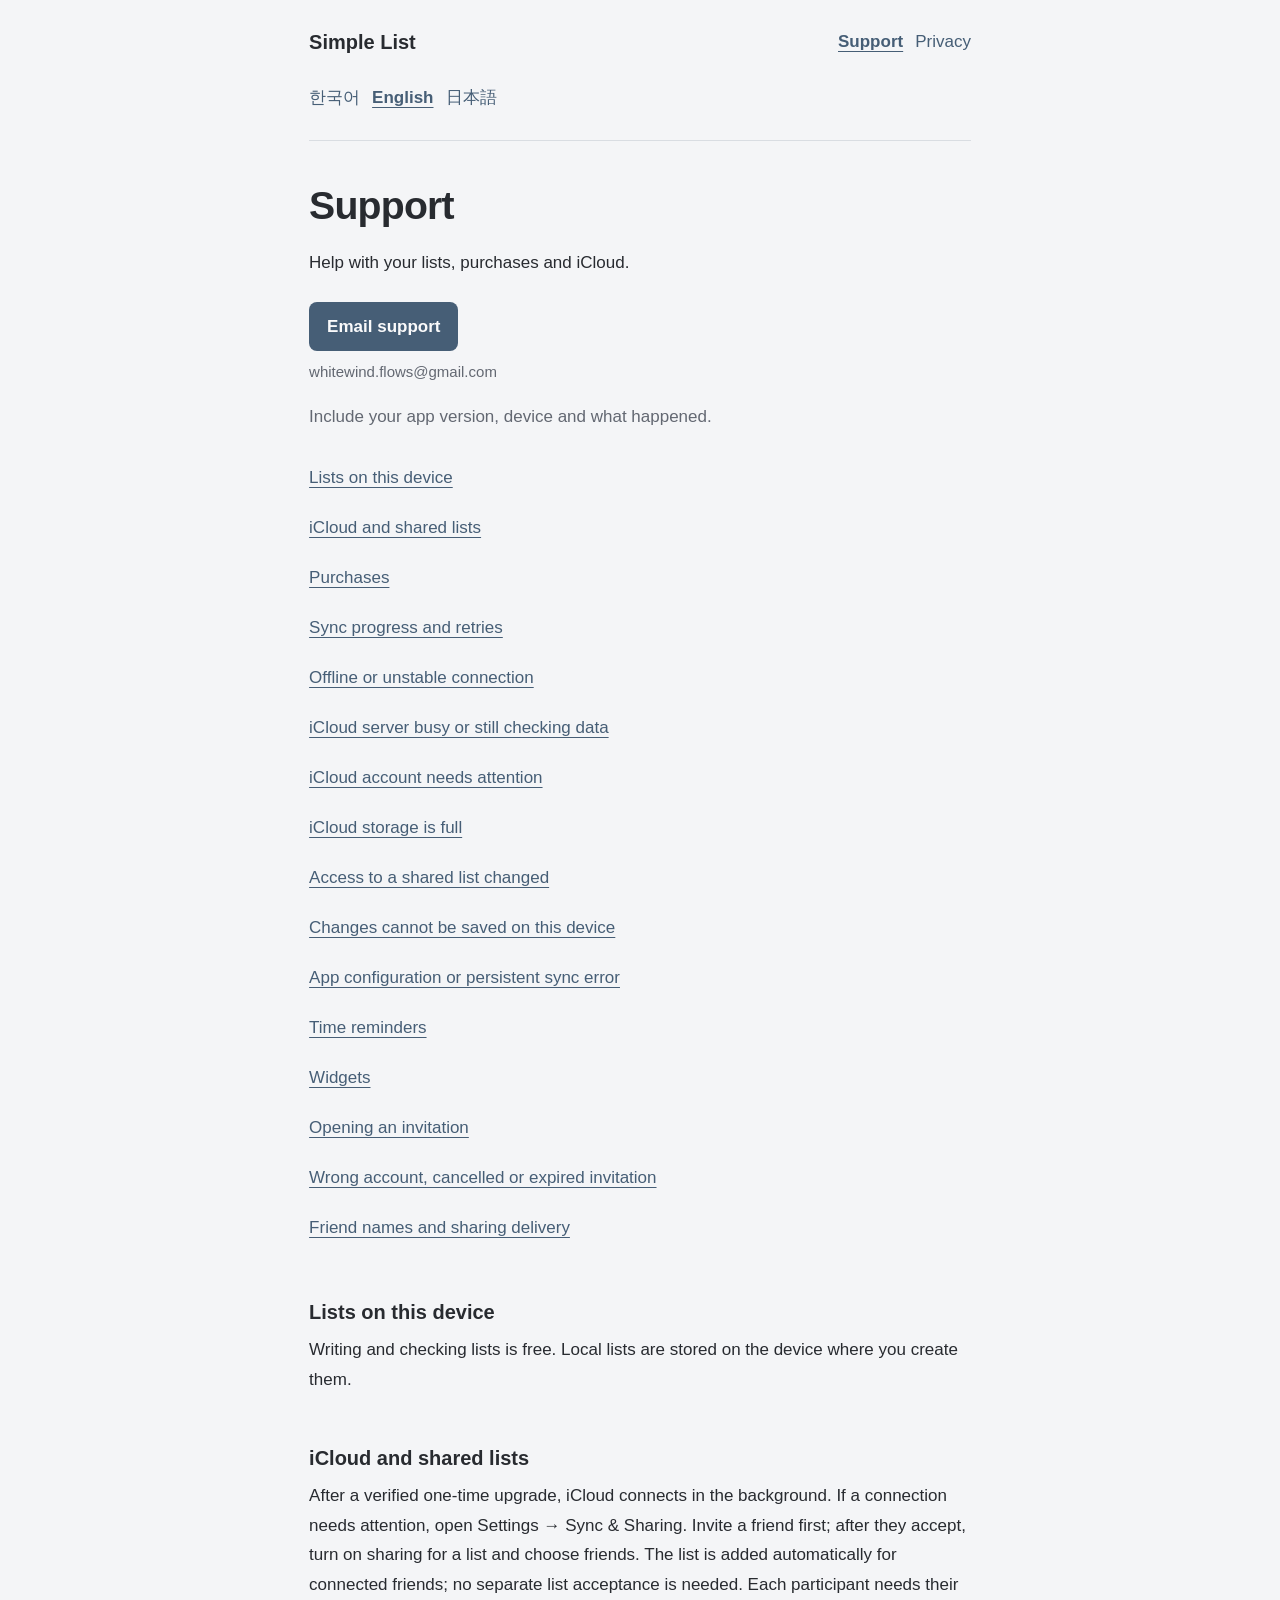
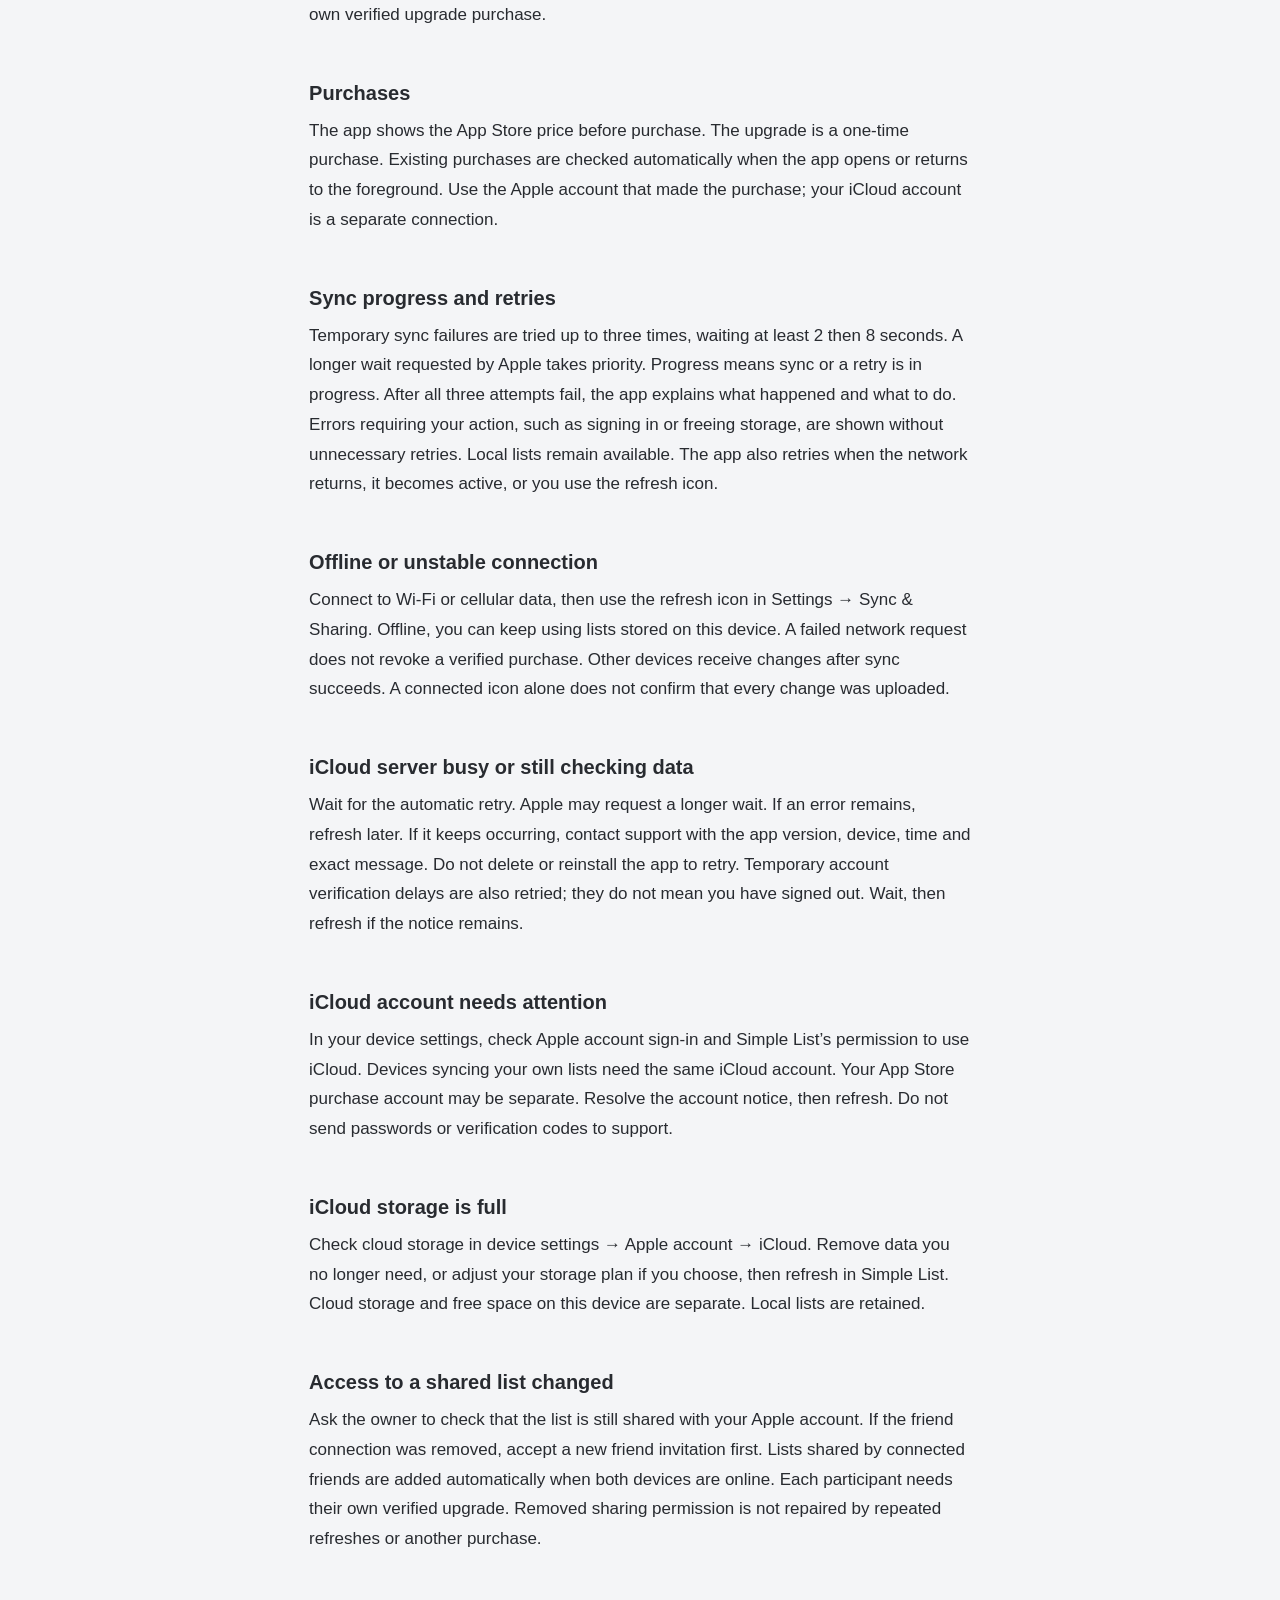
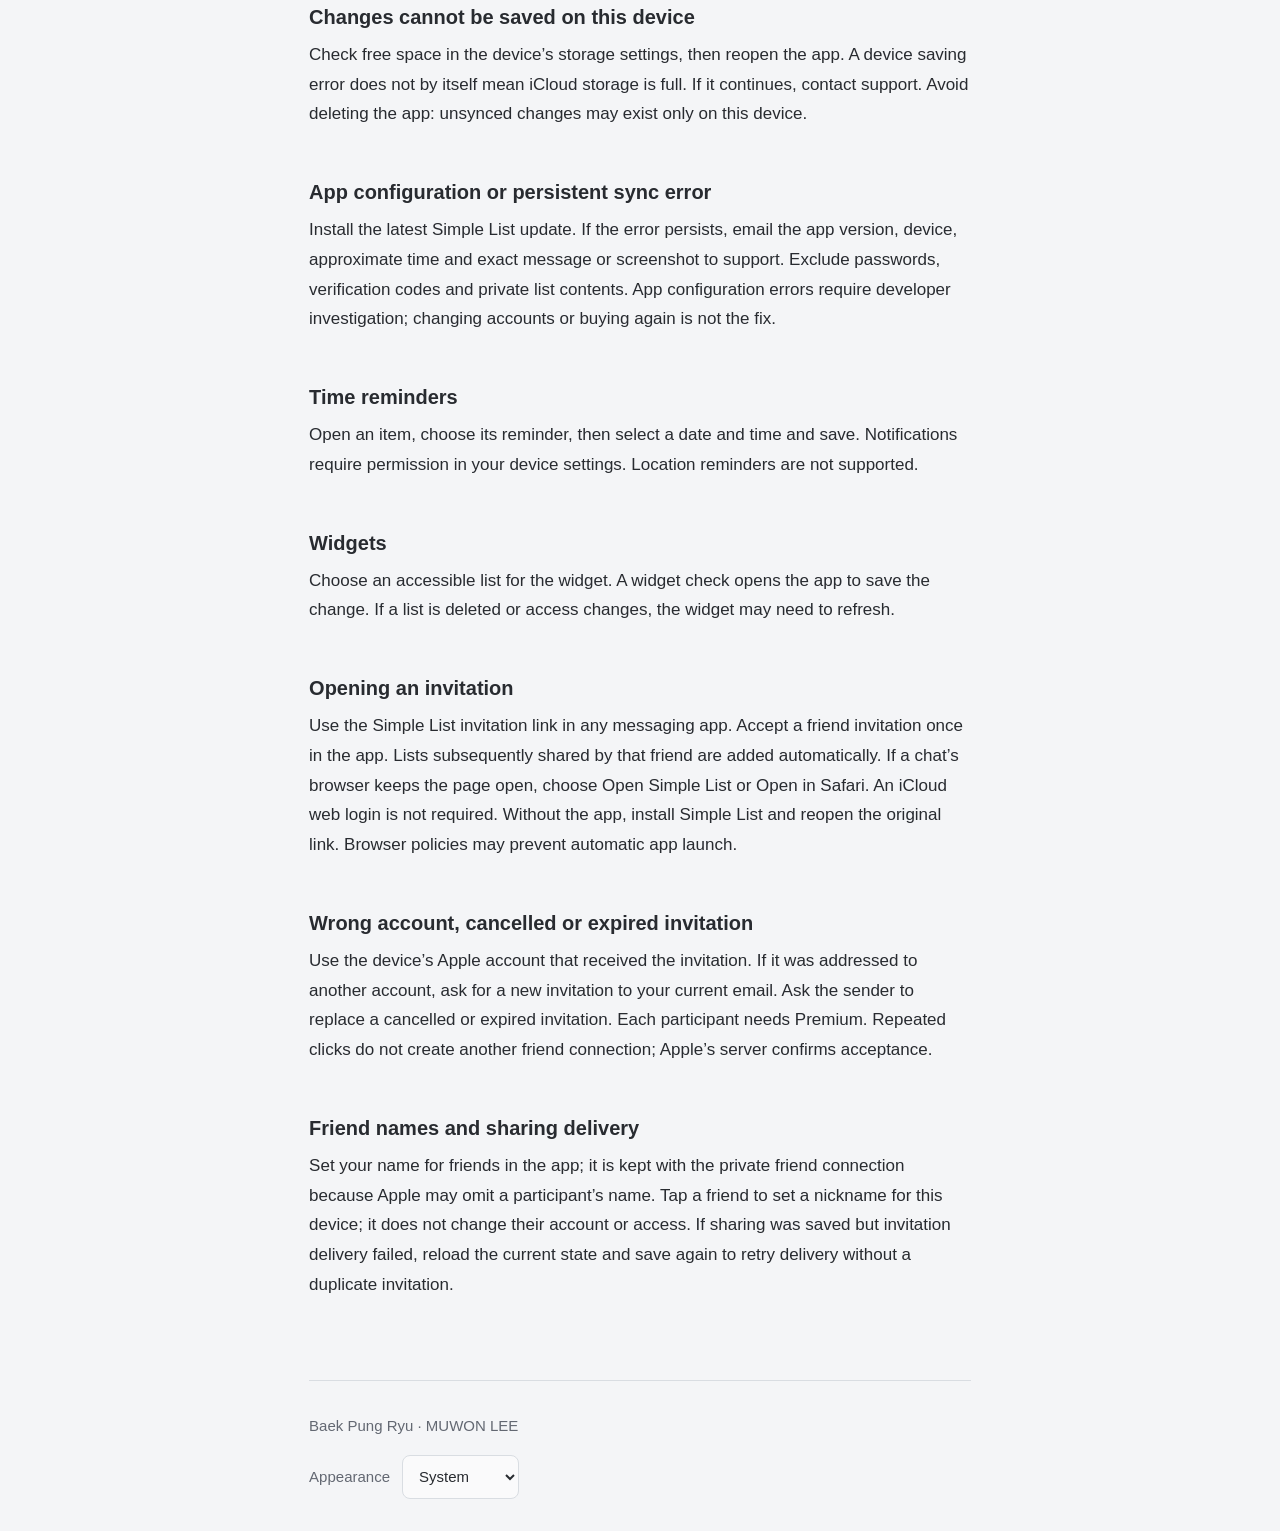
==== commit 4658506c: "docs: explain automatic sharing without beta copy" ====
--- a/index.html
+++ b/index.html
@@ -1,2 +1,2 @@
 <!doctype html>
-<html lang="en"><head><meta charset="utf-8"><meta name="viewport" content="width=device-width,initial-scale=1"><meta name="color-scheme" content="light dark"><meta name="referrer" content="strict-origin-when-cross-origin"><title>Support · Simple List</title><link rel="stylesheet" href="styles.css"><script src="theme.js" defer></script></head><body><a class="skip" href="#main">Skip to content</a><header><a class="brand" href="index.html">Simple List</a><nav aria-label="Simple List"><a href="index.html" aria-current="page">Support</a><a href="privacy.html">Privacy</a></nav><nav class="languages" aria-label="Language"><a href="ko/index.html" lang="ko">한국어</a><a href="index.html" lang="en" aria-current="true">English</a><a href="ja/index.html" lang="ja">日本語</a></nav></header><main id="main" tabindex="-1"><h1>Support</h1><p class="intro">Help with your lists, purchases and iCloud.</p><a class="contact" href="mailto:whitewind.flows@gmail.com?subject=Simple%20List">Email support</a><p class="email">whitewind.flows@gmail.com</p><p class="muted">Include your app version, device and what happened.</p><nav class="contents" aria-label="On this page"><a href="#topic-0">Lists on this device</a><a href="#topic-1">iCloud and shared lists</a><a href="#topic-2">Purchases</a><a href="#sync-status">Sync progress and retries</a><a href="#sync-network">Offline or unstable connection</a><a href="#sync-server">iCloud server busy or still checking data</a><a href="#sync-account">iCloud account needs attention</a><a href="#sync-quota">iCloud storage is full</a><a href="#sync-permission">Access to a shared list changed</a><a href="#sync-local">Changes cannot be saved on this device</a><a href="#sync-configuration">App configuration or persistent sync error</a><a href="#topic-11">Time reminders</a><a href="#topic-12">Widgets</a><a href="#topic-13">Opening an invitation</a><a href="#topic-14">Wrong account, cancelled or expired invitation</a><a href="#topic-15">Friend names and sharing delivery</a></nav><section aria-labelledby="topic-0"><h2 id="topic-0">Lists on this device</h2><p>Writing and checking lists is free. Local lists are stored on the device where you create them.</p></section><section aria-labelledby="topic-1"><h2 id="topic-1">iCloud and shared lists</h2><p>After a verified one-time upgrade, iCloud connects in the background. If a connection needs attention, open Settings → Sync &amp; Sharing. Invite a friend first; after they accept, turn on sharing for a list and choose friends. They can use the selected list after accepting its invitation. Each participant needs their own verified upgrade purchase.</p></section><section aria-labelledby="topic-2"><h2 id="topic-2">Purchases</h2><p>The app shows the App Store price before purchase. The upgrade is a one-time purchase. Existing purchases are checked automatically when the app opens or returns to the foreground. Use the Apple account that made the purchase; your iCloud account is a separate connection.</p></section><section aria-labelledby="sync-status"><h2 id="sync-status">Sync progress and retries</h2><p>Temporary sync failures are tried up to three times, waiting at least 2 then 8 seconds. A longer wait requested by Apple takes priority. Progress means sync or a retry is in progress. After all three attempts fail, the app explains what happened and what to do. Errors requiring your action, such as signing in or freeing storage, are shown without unnecessary retries. Local lists remain available. The app also retries when the network returns, it becomes active, or you use the refresh icon.</p></section><section aria-labelledby="sync-network"><h2 id="sync-network">Offline or unstable connection</h2><p>Connect to Wi-Fi or cellular data, then use the refresh icon in Settings → Sync &amp; Sharing. Offline, you can keep using lists stored on this device. A failed network request does not revoke a verified purchase. Other devices receive changes after sync succeeds. A connected icon alone does not confirm that every change was uploaded.</p></section><section aria-labelledby="sync-server"><h2 id="sync-server">iCloud server busy or still checking data</h2><p>Wait for the automatic retry. Apple may request a longer wait. If an error remains, refresh later. If it keeps occurring, contact support with the app version, device, time and exact message. Do not delete or reinstall the app to retry. Temporary account verification delays are also retried; they do not mean you have signed out. Wait, then refresh if the notice remains.</p></section><section aria-labelledby="sync-account"><h2 id="sync-account">iCloud account needs attention</h2><p>In your device settings, check Apple account sign-in and Simple List’s permission to use iCloud. Devices syncing your own lists need the same iCloud account. Your App Store purchase account may be separate. Resolve the account notice, then refresh. Do not send passwords or verification codes to support.</p></section><section aria-labelledby="sync-quota"><h2 id="sync-quota">iCloud storage is full</h2><p>Check cloud storage in device settings → Apple account → iCloud. Remove data you no longer need, or adjust your storage plan if you choose, then refresh in Simple List. Cloud storage and free space on this device are separate. Local lists are retained.</p></section><section aria-labelledby="sync-permission"><h2 id="sync-permission">Access to a shared list changed</h2><p>Ask the owner to check that the list is still shared with your Apple account. Accept a new invitation if one arrives. Each participant needs their own verified upgrade. Removed sharing permission is not repaired by repeated refreshes or another purchase.</p></section><section aria-labelledby="sync-local"><h2 id="sync-local">Changes cannot be saved on this device</h2><p>Check free space in the device’s storage settings, then reopen the app. A device saving error does not by itself mean iCloud storage is full. If it continues, contact support. Avoid deleting the app: unsynced changes may exist only on this device.</p></section><section aria-labelledby="sync-configuration"><h2 id="sync-configuration">App configuration or persistent sync error</h2><p>Install the latest Simple List update. If the error persists, email the app version, device, approximate time and exact message or screenshot to support. Exclude passwords, verification codes and private list contents. App configuration errors require developer investigation; changing accounts or buying again is not the fix.</p></section><section aria-labelledby="topic-11"><h2 id="topic-11">Time reminders</h2><p>Open an item, choose its reminder, then select a date and time and save. Notifications require permission in your device settings. Location reminders are not supported.</p></section><section aria-labelledby="topic-12"><h2 id="topic-12">Widgets</h2><p>Choose an accessible list for the widget. A widget check opens the app to save the change. If a list is deleted or access changes, the widget may need to refresh.</p></section><section aria-labelledby="topic-13"><h2 id="topic-13">Opening an invitation</h2><p>Use the Simple List invitation link in any messaging app. Check the sender in the app, then accept. If a chat’s browser keeps the page open, choose Open Simple List or Open in Safari. An iCloud web login is not required. Without the app, install the latest TestFlight beta and reopen the original link; beta access is required. Browser policies may prevent automatic app launch.</p></section><section aria-labelledby="topic-14"><h2 id="topic-14">Wrong account, cancelled or expired invitation</h2><p>Use the device’s Apple account that received the invitation. If it was addressed to another account, ask for a new invitation to your current email. Ask the sender to replace a cancelled or expired invitation. Each participant needs Premium. Repeated clicks do not create another friend connection; Apple’s server confirms acceptance.</p></section><section aria-labelledby="topic-15"><h2 id="topic-15">Friend names and sharing delivery</h2><p>Apple may omit a participant’s name. Tap a friend to set a nickname for this device; it does not change their account or access. If sharing was saved but invitation delivery failed, reload the current state and save again to retry delivery without a duplicate invitation.</p></section></main><footer><p>Baek Pung Ryu · MUWON LEE</p><label>Appearance<select aria-label="Appearance" id="theme"><option value="system">System</option><option value="light">Light</option><option value="dark">Dark</option></select></label></footer></body></html>
+<html lang="en"><head><meta charset="utf-8"><meta name="viewport" content="width=device-width,initial-scale=1"><meta name="color-scheme" content="light dark"><meta name="referrer" content="strict-origin-when-cross-origin"><title>Support · Simple List</title><link rel="stylesheet" href="styles.css"><script src="theme.js" defer></script></head><body><a class="skip" href="#main">Skip to content</a><header><a class="brand" href="index.html">Simple List</a><nav aria-label="Simple List"><a href="index.html" aria-current="page">Support</a><a href="privacy.html">Privacy</a></nav><nav class="languages" aria-label="Language"><a href="ko/index.html" lang="ko">한국어</a><a href="index.html" lang="en" aria-current="true">English</a><a href="ja/index.html" lang="ja">日本語</a></nav></header><main id="main" tabindex="-1"><h1>Support</h1><p class="intro">Help with your lists, purchases and iCloud.</p><a class="contact" href="mailto:whitewind.flows@gmail.com?subject=Simple%20List">Email support</a><p class="email">whitewind.flows@gmail.com</p><p class="muted">Include your app version, device and what happened.</p><nav class="contents" aria-label="On this page"><a href="#topic-0">Lists on this device</a><a href="#topic-1">iCloud and shared lists</a><a href="#topic-2">Purchases</a><a href="#sync-status">Sync progress and retries</a><a href="#sync-network">Offline or unstable connection</a><a href="#sync-server">iCloud server busy or still checking data</a><a href="#sync-account">iCloud account needs attention</a><a href="#sync-quota">iCloud storage is full</a><a href="#sync-permission">Access to a shared list changed</a><a href="#sync-local">Changes cannot be saved on this device</a><a href="#sync-configuration">App configuration or persistent sync error</a><a href="#topic-11">Time reminders</a><a href="#topic-12">Widgets</a><a href="#topic-13">Opening an invitation</a><a href="#topic-14">Wrong account, cancelled or expired invitation</a><a href="#topic-15">Friend names and sharing delivery</a></nav><section aria-labelledby="topic-0"><h2 id="topic-0">Lists on this device</h2><p>Writing and checking lists is free. Local lists are stored on the device where you create them.</p></section><section aria-labelledby="topic-1"><h2 id="topic-1">iCloud and shared lists</h2><p>After a verified one-time upgrade, iCloud connects in the background. If a connection needs attention, open Settings → Sync &amp; Sharing. Invite a friend first; after they accept, turn on sharing for a list and choose friends. The list is added automatically for connected friends; no separate list acceptance is needed. Each participant needs their own verified upgrade purchase.</p></section><section aria-labelledby="topic-2"><h2 id="topic-2">Purchases</h2><p>The app shows the App Store price before purchase. The upgrade is a one-time purchase. Existing purchases are checked automatically when the app opens or returns to the foreground. Use the Apple account that made the purchase; your iCloud account is a separate connection.</p></section><section aria-labelledby="sync-status"><h2 id="sync-status">Sync progress and retries</h2><p>Temporary sync failures are tried up to three times, waiting at least 2 then 8 seconds. A longer wait requested by Apple takes priority. Progress means sync or a retry is in progress. After all three attempts fail, the app explains what happened and what to do. Errors requiring your action, such as signing in or freeing storage, are shown without unnecessary retries. Local lists remain available. The app also retries when the network returns, it becomes active, or you use the refresh icon.</p></section><section aria-labelledby="sync-network"><h2 id="sync-network">Offline or unstable connection</h2><p>Connect to Wi-Fi or cellular data, then use the refresh icon in Settings → Sync &amp; Sharing. Offline, you can keep using lists stored on this device. A failed network request does not revoke a verified purchase. Other devices receive changes after sync succeeds. A connected icon alone does not confirm that every change was uploaded.</p></section><section aria-labelledby="sync-server"><h2 id="sync-server">iCloud server busy or still checking data</h2><p>Wait for the automatic retry. Apple may request a longer wait. If an error remains, refresh later. If it keeps occurring, contact support with the app version, device, time and exact message. Do not delete or reinstall the app to retry. Temporary account verification delays are also retried; they do not mean you have signed out. Wait, then refresh if the notice remains.</p></section><section aria-labelledby="sync-account"><h2 id="sync-account">iCloud account needs attention</h2><p>In your device settings, check Apple account sign-in and Simple List’s permission to use iCloud. Devices syncing your own lists need the same iCloud account. Your App Store purchase account may be separate. Resolve the account notice, then refresh. Do not send passwords or verification codes to support.</p></section><section aria-labelledby="sync-quota"><h2 id="sync-quota">iCloud storage is full</h2><p>Check cloud storage in device settings → Apple account → iCloud. Remove data you no longer need, or adjust your storage plan if you choose, then refresh in Simple List. Cloud storage and free space on this device are separate. Local lists are retained.</p></section><section aria-labelledby="sync-permission"><h2 id="sync-permission">Access to a shared list changed</h2><p>Ask the owner to check that the list is still shared with your Apple account. If the friend connection was removed, accept a new friend invitation first. Lists shared by connected friends are added automatically when both devices are online. Each participant needs their own verified upgrade. Removed sharing permission is not repaired by repeated refreshes or another purchase.</p></section><section aria-labelledby="sync-local"><h2 id="sync-local">Changes cannot be saved on this device</h2><p>Check free space in the device’s storage settings, then reopen the app. A device saving error does not by itself mean iCloud storage is full. If it continues, contact support. Avoid deleting the app: unsynced changes may exist only on this device.</p></section><section aria-labelledby="sync-configuration"><h2 id="sync-configuration">App configuration or persistent sync error</h2><p>Install the latest Simple List update. If the error persists, email the app version, device, approximate time and exact message or screenshot to support. Exclude passwords, verification codes and private list contents. App configuration errors require developer investigation; changing accounts or buying again is not the fix.</p></section><section aria-labelledby="topic-11"><h2 id="topic-11">Time reminders</h2><p>Open an item, choose its reminder, then select a date and time and save. Notifications require permission in your device settings. Location reminders are not supported.</p></section><section aria-labelledby="topic-12"><h2 id="topic-12">Widgets</h2><p>Choose an accessible list for the widget. A widget check opens the app to save the change. If a list is deleted or access changes, the widget may need to refresh.</p></section><section aria-labelledby="topic-13"><h2 id="topic-13">Opening an invitation</h2><p>Use the Simple List invitation link in any messaging app. Accept a friend invitation once in the app. Lists subsequently shared by that friend are added automatically. If a chat’s browser keeps the page open, choose Open Simple List or Open in Safari. An iCloud web login is not required. Without the app, install Simple List and reopen the original link. Browser policies may prevent automatic app launch.</p></section><section aria-labelledby="topic-14"><h2 id="topic-14">Wrong account, cancelled or expired invitation</h2><p>Use the device’s Apple account that received the invitation. If it was addressed to another account, ask for a new invitation to your current email. Ask the sender to replace a cancelled or expired invitation. Each participant needs Premium. Repeated clicks do not create another friend connection; Apple’s server confirms acceptance.</p></section><section aria-labelledby="topic-15"><h2 id="topic-15">Friend names and sharing delivery</h2><p>Set your name for friends in the app; it is kept with the private friend connection because Apple may omit a participant’s name. Tap a friend to set a nickname for this device; it does not change their account or access. If sharing was saved but invitation delivery failed, reload the current state and save again to retry delivery without a duplicate invitation.</p></section></main><footer><p>Baek Pung Ryu · MUWON LEE</p><label>Appearance<select aria-label="Appearance" id="theme"><option value="system">System</option><option value="light">Light</option><option value="dark">Dark</option></select></label></footer></body></html>
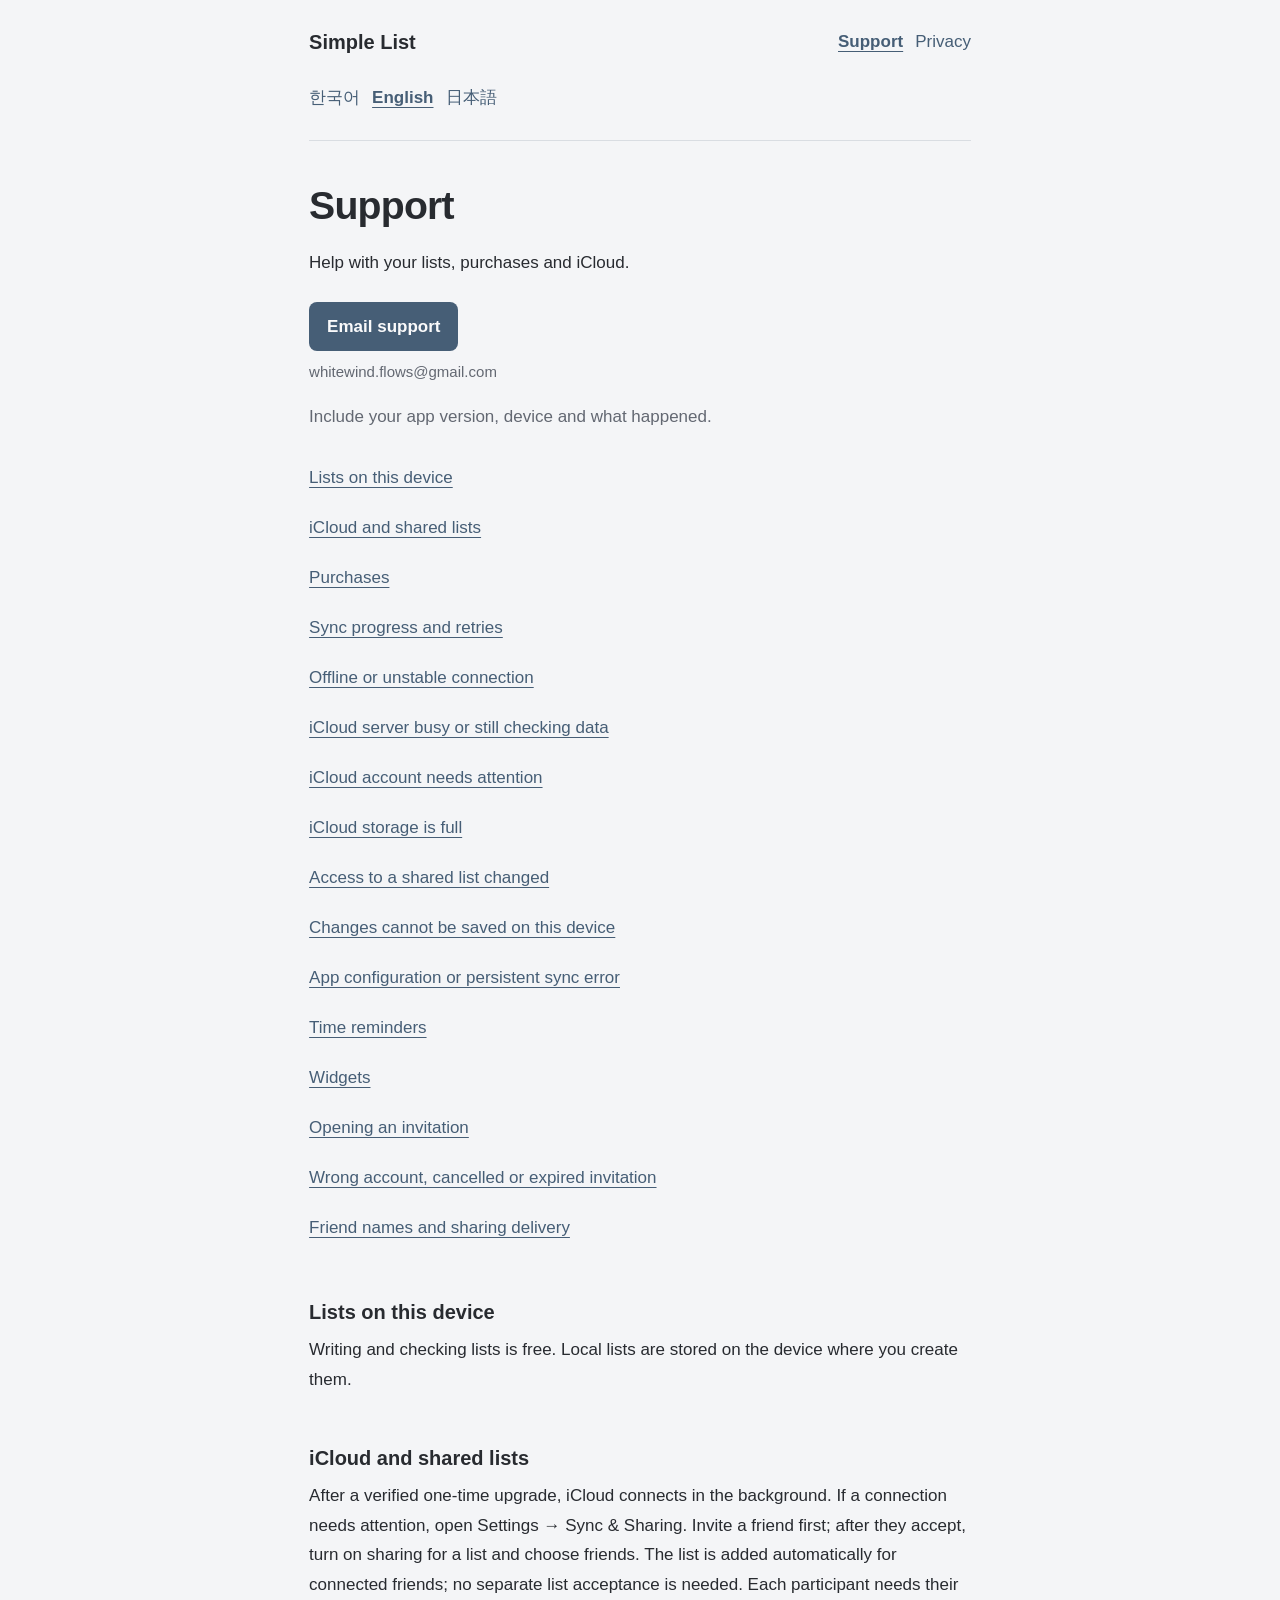
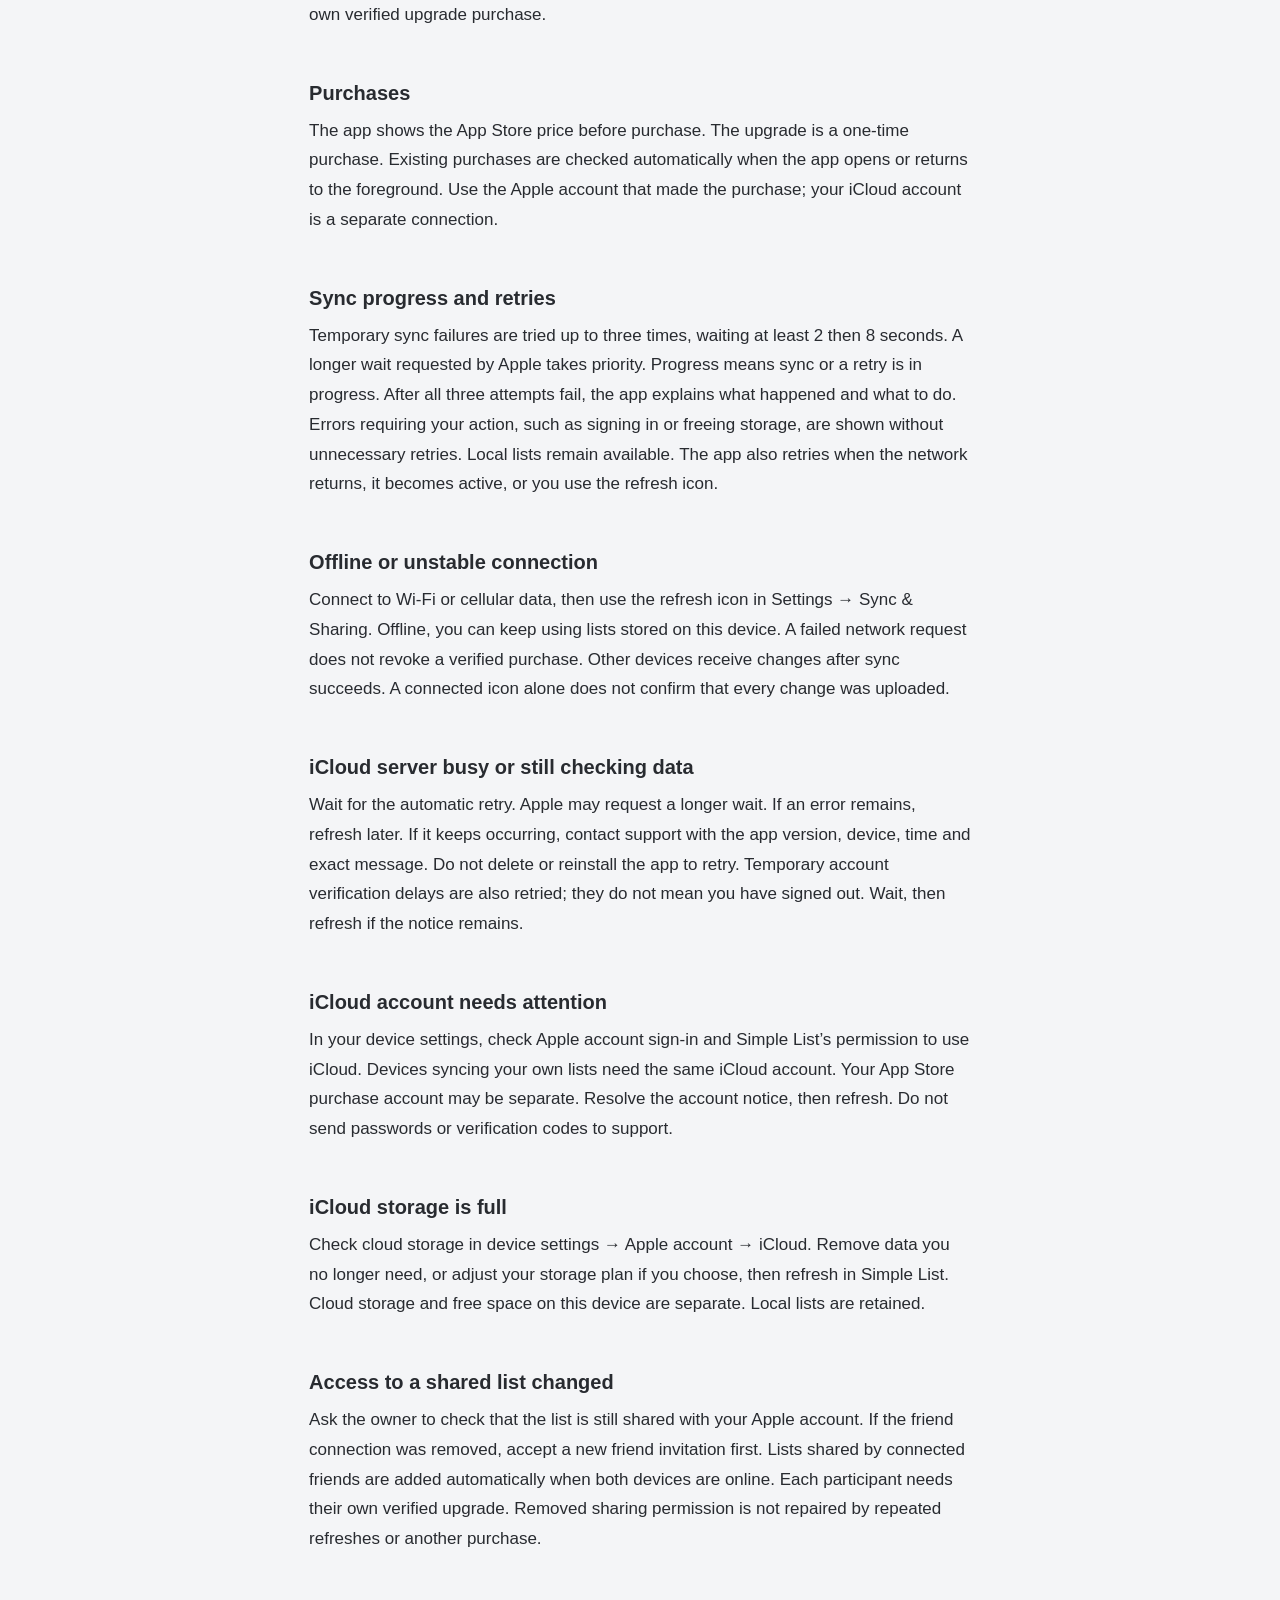
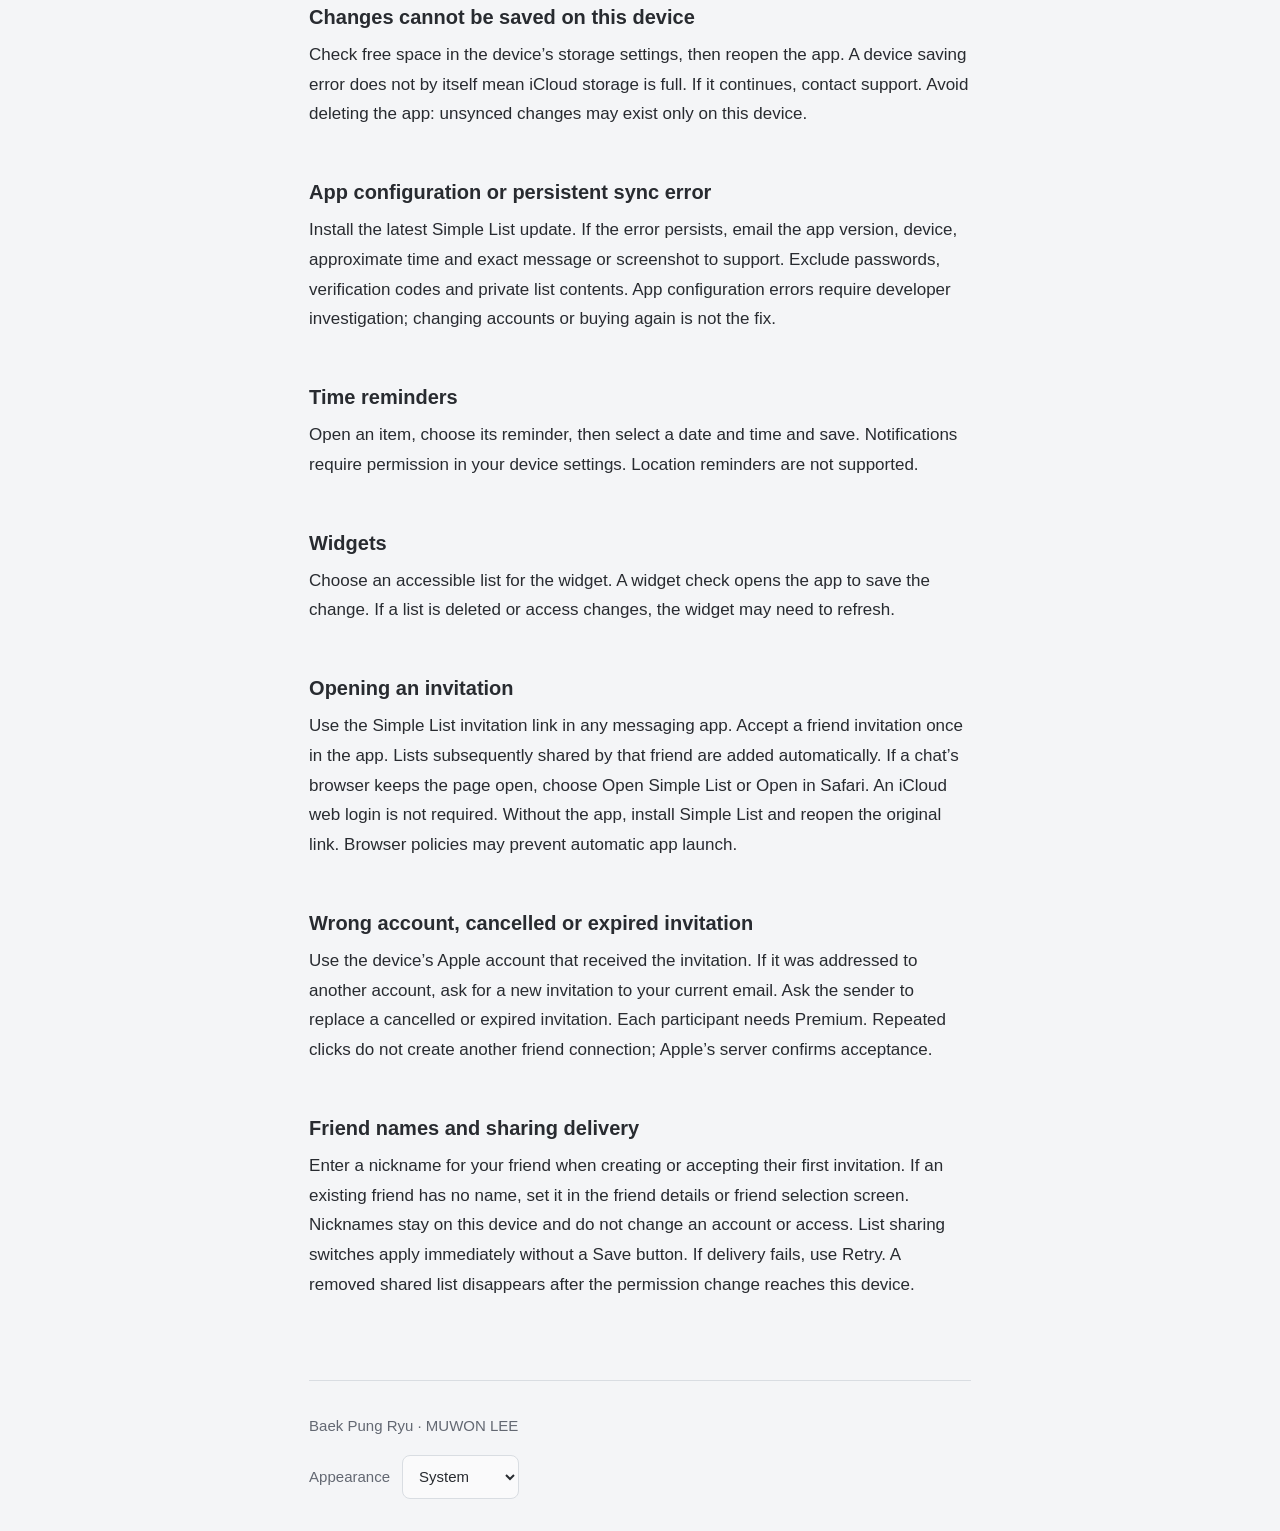
==== commit 88f85402: "docs: explain instant sharing and friend nicknames" ====
--- a/index.html
+++ b/index.html
@@ -1,2 +1,2 @@
 <!doctype html>
-<html lang="en"><head><meta charset="utf-8"><meta name="viewport" content="width=device-width,initial-scale=1"><meta name="color-scheme" content="light dark"><meta name="referrer" content="strict-origin-when-cross-origin"><title>Support · Simple List</title><link rel="stylesheet" href="styles.css"><script src="theme.js" defer></script></head><body><a class="skip" href="#main">Skip to content</a><header><a class="brand" href="index.html">Simple List</a><nav aria-label="Simple List"><a href="index.html" aria-current="page">Support</a><a href="privacy.html">Privacy</a></nav><nav class="languages" aria-label="Language"><a href="ko/index.html" lang="ko">한국어</a><a href="index.html" lang="en" aria-current="true">English</a><a href="ja/index.html" lang="ja">日本語</a></nav></header><main id="main" tabindex="-1"><h1>Support</h1><p class="intro">Help with your lists, purchases and iCloud.</p><a class="contact" href="mailto:whitewind.flows@gmail.com?subject=Simple%20List">Email support</a><p class="email">whitewind.flows@gmail.com</p><p class="muted">Include your app version, device and what happened.</p><nav class="contents" aria-label="On this page"><a href="#topic-0">Lists on this device</a><a href="#topic-1">iCloud and shared lists</a><a href="#topic-2">Purchases</a><a href="#sync-status">Sync progress and retries</a><a href="#sync-network">Offline or unstable connection</a><a href="#sync-server">iCloud server busy or still checking data</a><a href="#sync-account">iCloud account needs attention</a><a href="#sync-quota">iCloud storage is full</a><a href="#sync-permission">Access to a shared list changed</a><a href="#sync-local">Changes cannot be saved on this device</a><a href="#sync-configuration">App configuration or persistent sync error</a><a href="#topic-11">Time reminders</a><a href="#topic-12">Widgets</a><a href="#topic-13">Opening an invitation</a><a href="#topic-14">Wrong account, cancelled or expired invitation</a><a href="#topic-15">Friend names and sharing delivery</a></nav><section aria-labelledby="topic-0"><h2 id="topic-0">Lists on this device</h2><p>Writing and checking lists is free. Local lists are stored on the device where you create them.</p></section><section aria-labelledby="topic-1"><h2 id="topic-1">iCloud and shared lists</h2><p>After a verified one-time upgrade, iCloud connects in the background. If a connection needs attention, open Settings → Sync &amp; Sharing. Invite a friend first; after they accept, turn on sharing for a list and choose friends. The list is added automatically for connected friends; no separate list acceptance is needed. Each participant needs their own verified upgrade purchase.</p></section><section aria-labelledby="topic-2"><h2 id="topic-2">Purchases</h2><p>The app shows the App Store price before purchase. The upgrade is a one-time purchase. Existing purchases are checked automatically when the app opens or returns to the foreground. Use the Apple account that made the purchase; your iCloud account is a separate connection.</p></section><section aria-labelledby="sync-status"><h2 id="sync-status">Sync progress and retries</h2><p>Temporary sync failures are tried up to three times, waiting at least 2 then 8 seconds. A longer wait requested by Apple takes priority. Progress means sync or a retry is in progress. After all three attempts fail, the app explains what happened and what to do. Errors requiring your action, such as signing in or freeing storage, are shown without unnecessary retries. Local lists remain available. The app also retries when the network returns, it becomes active, or you use the refresh icon.</p></section><section aria-labelledby="sync-network"><h2 id="sync-network">Offline or unstable connection</h2><p>Connect to Wi-Fi or cellular data, then use the refresh icon in Settings → Sync &amp; Sharing. Offline, you can keep using lists stored on this device. A failed network request does not revoke a verified purchase. Other devices receive changes after sync succeeds. A connected icon alone does not confirm that every change was uploaded.</p></section><section aria-labelledby="sync-server"><h2 id="sync-server">iCloud server busy or still checking data</h2><p>Wait for the automatic retry. Apple may request a longer wait. If an error remains, refresh later. If it keeps occurring, contact support with the app version, device, time and exact message. Do not delete or reinstall the app to retry. Temporary account verification delays are also retried; they do not mean you have signed out. Wait, then refresh if the notice remains.</p></section><section aria-labelledby="sync-account"><h2 id="sync-account">iCloud account needs attention</h2><p>In your device settings, check Apple account sign-in and Simple List’s permission to use iCloud. Devices syncing your own lists need the same iCloud account. Your App Store purchase account may be separate. Resolve the account notice, then refresh. Do not send passwords or verification codes to support.</p></section><section aria-labelledby="sync-quota"><h2 id="sync-quota">iCloud storage is full</h2><p>Check cloud storage in device settings → Apple account → iCloud. Remove data you no longer need, or adjust your storage plan if you choose, then refresh in Simple List. Cloud storage and free space on this device are separate. Local lists are retained.</p></section><section aria-labelledby="sync-permission"><h2 id="sync-permission">Access to a shared list changed</h2><p>Ask the owner to check that the list is still shared with your Apple account. If the friend connection was removed, accept a new friend invitation first. Lists shared by connected friends are added automatically when both devices are online. Each participant needs their own verified upgrade. Removed sharing permission is not repaired by repeated refreshes or another purchase.</p></section><section aria-labelledby="sync-local"><h2 id="sync-local">Changes cannot be saved on this device</h2><p>Check free space in the device’s storage settings, then reopen the app. A device saving error does not by itself mean iCloud storage is full. If it continues, contact support. Avoid deleting the app: unsynced changes may exist only on this device.</p></section><section aria-labelledby="sync-configuration"><h2 id="sync-configuration">App configuration or persistent sync error</h2><p>Install the latest Simple List update. If the error persists, email the app version, device, approximate time and exact message or screenshot to support. Exclude passwords, verification codes and private list contents. App configuration errors require developer investigation; changing accounts or buying again is not the fix.</p></section><section aria-labelledby="topic-11"><h2 id="topic-11">Time reminders</h2><p>Open an item, choose its reminder, then select a date and time and save. Notifications require permission in your device settings. Location reminders are not supported.</p></section><section aria-labelledby="topic-12"><h2 id="topic-12">Widgets</h2><p>Choose an accessible list for the widget. A widget check opens the app to save the change. If a list is deleted or access changes, the widget may need to refresh.</p></section><section aria-labelledby="topic-13"><h2 id="topic-13">Opening an invitation</h2><p>Use the Simple List invitation link in any messaging app. Accept a friend invitation once in the app. Lists subsequently shared by that friend are added automatically. If a chat’s browser keeps the page open, choose Open Simple List or Open in Safari. An iCloud web login is not required. Without the app, install Simple List and reopen the original link. Browser policies may prevent automatic app launch.</p></section><section aria-labelledby="topic-14"><h2 id="topic-14">Wrong account, cancelled or expired invitation</h2><p>Use the device’s Apple account that received the invitation. If it was addressed to another account, ask for a new invitation to your current email. Ask the sender to replace a cancelled or expired invitation. Each participant needs Premium. Repeated clicks do not create another friend connection; Apple’s server confirms acceptance.</p></section><section aria-labelledby="topic-15"><h2 id="topic-15">Friend names and sharing delivery</h2><p>Set your name for friends in the app; it is kept with the private friend connection because Apple may omit a participant’s name. Tap a friend to set a nickname for this device; it does not change their account or access. If sharing was saved but invitation delivery failed, reload the current state and save again to retry delivery without a duplicate invitation.</p></section></main><footer><p>Baek Pung Ryu · MUWON LEE</p><label>Appearance<select aria-label="Appearance" id="theme"><option value="system">System</option><option value="light">Light</option><option value="dark">Dark</option></select></label></footer></body></html>
+<html lang="en"><head><meta charset="utf-8"><meta name="viewport" content="width=device-width,initial-scale=1"><meta name="color-scheme" content="light dark"><meta name="referrer" content="strict-origin-when-cross-origin"><title>Support · Simple List</title><link rel="stylesheet" href="styles.css"><script src="theme.js" defer></script></head><body><a class="skip" href="#main">Skip to content</a><header><a class="brand" href="index.html">Simple List</a><nav aria-label="Simple List"><a href="index.html" aria-current="page">Support</a><a href="privacy.html">Privacy</a></nav><nav class="languages" aria-label="Language"><a href="ko/index.html" lang="ko">한국어</a><a href="index.html" lang="en" aria-current="true">English</a><a href="ja/index.html" lang="ja">日本語</a></nav></header><main id="main" tabindex="-1"><h1>Support</h1><p class="intro">Help with your lists, purchases and iCloud.</p><a class="contact" href="mailto:whitewind.flows@gmail.com?subject=Simple%20List">Email support</a><p class="email">whitewind.flows@gmail.com</p><p class="muted">Include your app version, device and what happened.</p><nav class="contents" aria-label="On this page"><a href="#topic-0">Lists on this device</a><a href="#topic-1">iCloud and shared lists</a><a href="#topic-2">Purchases</a><a href="#sync-status">Sync progress and retries</a><a href="#sync-network">Offline or unstable connection</a><a href="#sync-server">iCloud server busy or still checking data</a><a href="#sync-account">iCloud account needs attention</a><a href="#sync-quota">iCloud storage is full</a><a href="#sync-permission">Access to a shared list changed</a><a href="#sync-local">Changes cannot be saved on this device</a><a href="#sync-configuration">App configuration or persistent sync error</a><a href="#topic-11">Time reminders</a><a href="#topic-12">Widgets</a><a href="#topic-13">Opening an invitation</a><a href="#topic-14">Wrong account, cancelled or expired invitation</a><a href="#topic-15">Friend names and sharing delivery</a></nav><section aria-labelledby="topic-0"><h2 id="topic-0">Lists on this device</h2><p>Writing and checking lists is free. Local lists are stored on the device where you create them.</p></section><section aria-labelledby="topic-1"><h2 id="topic-1">iCloud and shared lists</h2><p>After a verified one-time upgrade, iCloud connects in the background. If a connection needs attention, open Settings → Sync &amp; Sharing. Invite a friend first; after they accept, turn on sharing for a list and choose friends. The list is added automatically for connected friends; no separate list acceptance is needed. Each participant needs their own verified upgrade purchase.</p></section><section aria-labelledby="topic-2"><h2 id="topic-2">Purchases</h2><p>The app shows the App Store price before purchase. The upgrade is a one-time purchase. Existing purchases are checked automatically when the app opens or returns to the foreground. Use the Apple account that made the purchase; your iCloud account is a separate connection.</p></section><section aria-labelledby="sync-status"><h2 id="sync-status">Sync progress and retries</h2><p>Temporary sync failures are tried up to three times, waiting at least 2 then 8 seconds. A longer wait requested by Apple takes priority. Progress means sync or a retry is in progress. After all three attempts fail, the app explains what happened and what to do. Errors requiring your action, such as signing in or freeing storage, are shown without unnecessary retries. Local lists remain available. The app also retries when the network returns, it becomes active, or you use the refresh icon.</p></section><section aria-labelledby="sync-network"><h2 id="sync-network">Offline or unstable connection</h2><p>Connect to Wi-Fi or cellular data, then use the refresh icon in Settings → Sync &amp; Sharing. Offline, you can keep using lists stored on this device. A failed network request does not revoke a verified purchase. Other devices receive changes after sync succeeds. A connected icon alone does not confirm that every change was uploaded.</p></section><section aria-labelledby="sync-server"><h2 id="sync-server">iCloud server busy or still checking data</h2><p>Wait for the automatic retry. Apple may request a longer wait. If an error remains, refresh later. If it keeps occurring, contact support with the app version, device, time and exact message. Do not delete or reinstall the app to retry. Temporary account verification delays are also retried; they do not mean you have signed out. Wait, then refresh if the notice remains.</p></section><section aria-labelledby="sync-account"><h2 id="sync-account">iCloud account needs attention</h2><p>In your device settings, check Apple account sign-in and Simple List’s permission to use iCloud. Devices syncing your own lists need the same iCloud account. Your App Store purchase account may be separate. Resolve the account notice, then refresh. Do not send passwords or verification codes to support.</p></section><section aria-labelledby="sync-quota"><h2 id="sync-quota">iCloud storage is full</h2><p>Check cloud storage in device settings → Apple account → iCloud. Remove data you no longer need, or adjust your storage plan if you choose, then refresh in Simple List. Cloud storage and free space on this device are separate. Local lists are retained.</p></section><section aria-labelledby="sync-permission"><h2 id="sync-permission">Access to a shared list changed</h2><p>Ask the owner to check that the list is still shared with your Apple account. If the friend connection was removed, accept a new friend invitation first. Lists shared by connected friends are added automatically when both devices are online. Each participant needs their own verified upgrade. Removed sharing permission is not repaired by repeated refreshes or another purchase.</p></section><section aria-labelledby="sync-local"><h2 id="sync-local">Changes cannot be saved on this device</h2><p>Check free space in the device’s storage settings, then reopen the app. A device saving error does not by itself mean iCloud storage is full. If it continues, contact support. Avoid deleting the app: unsynced changes may exist only on this device.</p></section><section aria-labelledby="sync-configuration"><h2 id="sync-configuration">App configuration or persistent sync error</h2><p>Install the latest Simple List update. If the error persists, email the app version, device, approximate time and exact message or screenshot to support. Exclude passwords, verification codes and private list contents. App configuration errors require developer investigation; changing accounts or buying again is not the fix.</p></section><section aria-labelledby="topic-11"><h2 id="topic-11">Time reminders</h2><p>Open an item, choose its reminder, then select a date and time and save. Notifications require permission in your device settings. Location reminders are not supported.</p></section><section aria-labelledby="topic-12"><h2 id="topic-12">Widgets</h2><p>Choose an accessible list for the widget. A widget check opens the app to save the change. If a list is deleted or access changes, the widget may need to refresh.</p></section><section aria-labelledby="topic-13"><h2 id="topic-13">Opening an invitation</h2><p>Use the Simple List invitation link in any messaging app. Accept a friend invitation once in the app. Lists subsequently shared by that friend are added automatically. If a chat’s browser keeps the page open, choose Open Simple List or Open in Safari. An iCloud web login is not required. Without the app, install Simple List and reopen the original link. Browser policies may prevent automatic app launch.</p></section><section aria-labelledby="topic-14"><h2 id="topic-14">Wrong account, cancelled or expired invitation</h2><p>Use the device’s Apple account that received the invitation. If it was addressed to another account, ask for a new invitation to your current email. Ask the sender to replace a cancelled or expired invitation. Each participant needs Premium. Repeated clicks do not create another friend connection; Apple’s server confirms acceptance.</p></section><section aria-labelledby="topic-15"><h2 id="topic-15">Friend names and sharing delivery</h2><p>Enter a nickname for your friend when creating or accepting their first invitation. If an existing friend has no name, set it in the friend details or friend selection screen. Nicknames stay on this device and do not change an account or access. List sharing switches apply immediately without a Save button. If delivery fails, use Retry. A removed shared list disappears after the permission change reaches this device.</p></section></main><footer><p>Baek Pung Ryu · MUWON LEE</p><label>Appearance<select aria-label="Appearance" id="theme"><option value="system">System</option><option value="light">Light</option><option value="dark">Dark</option></select></label></footer></body></html>
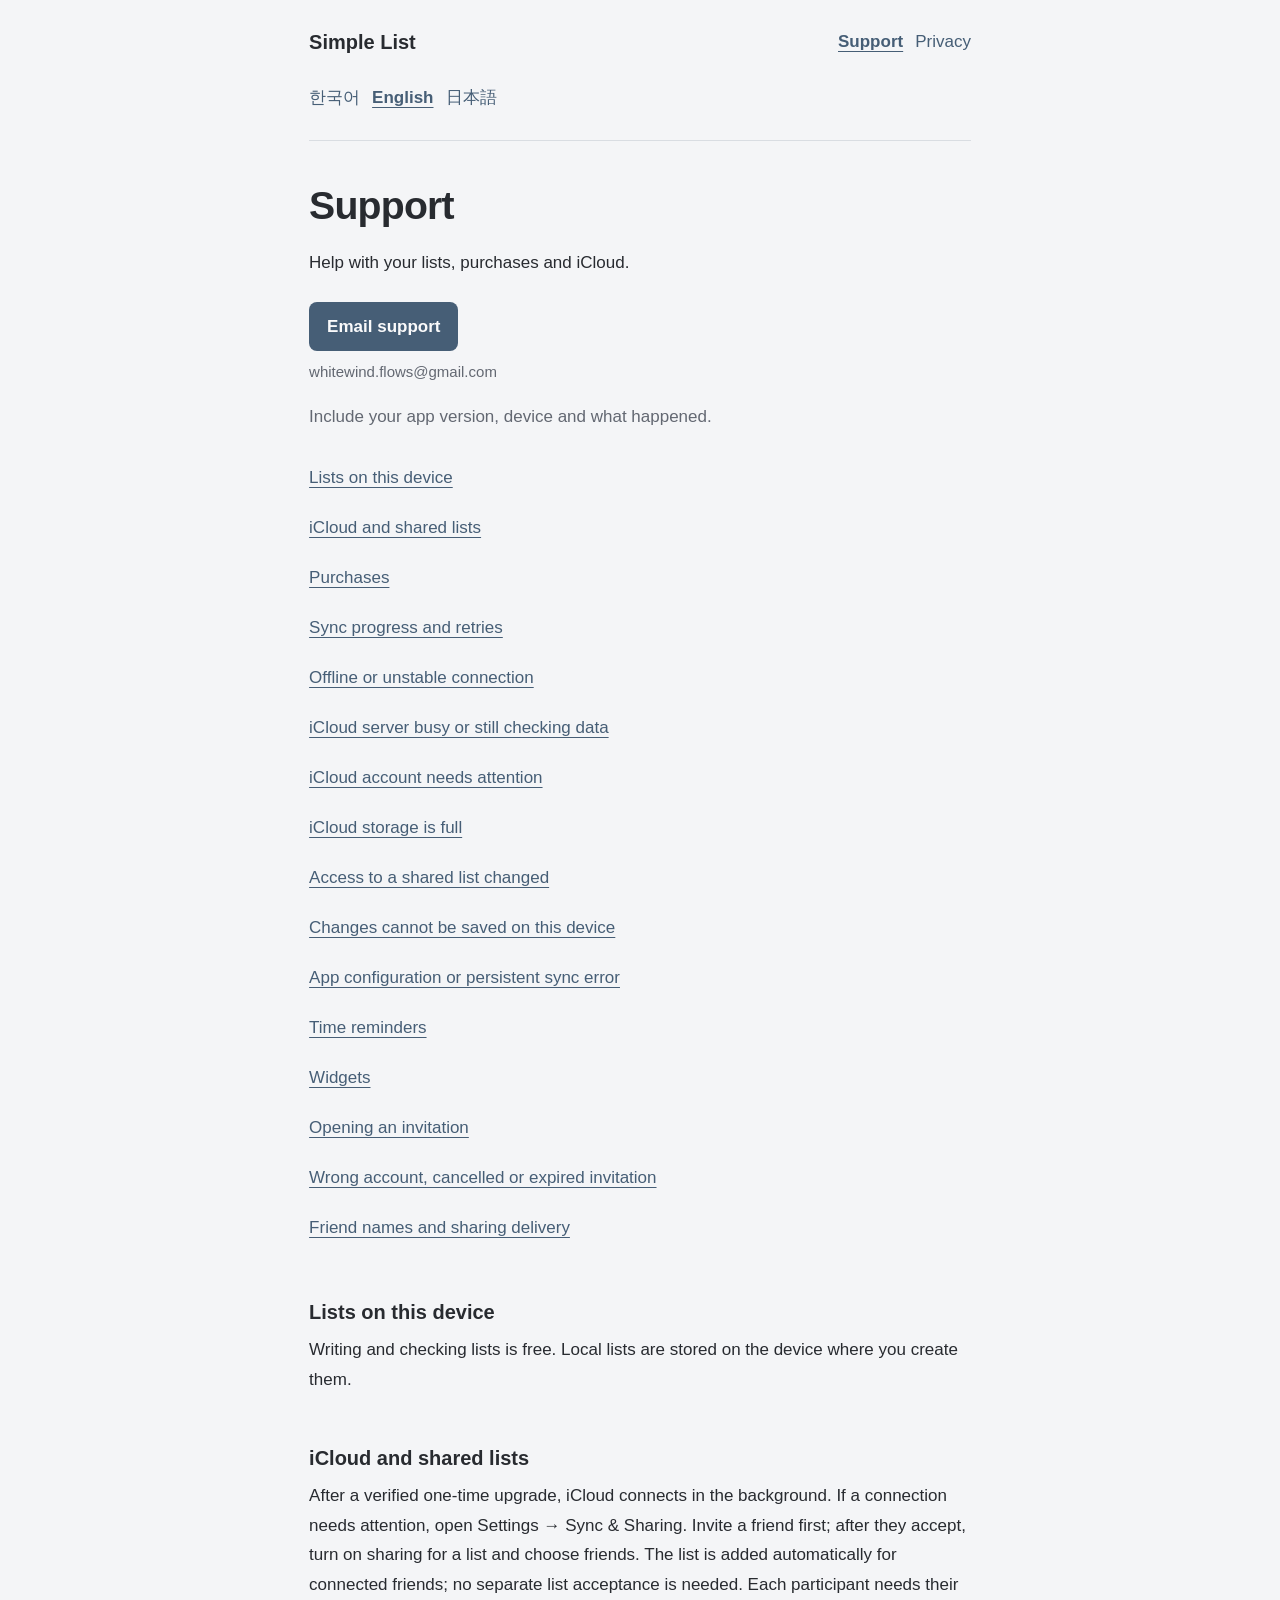
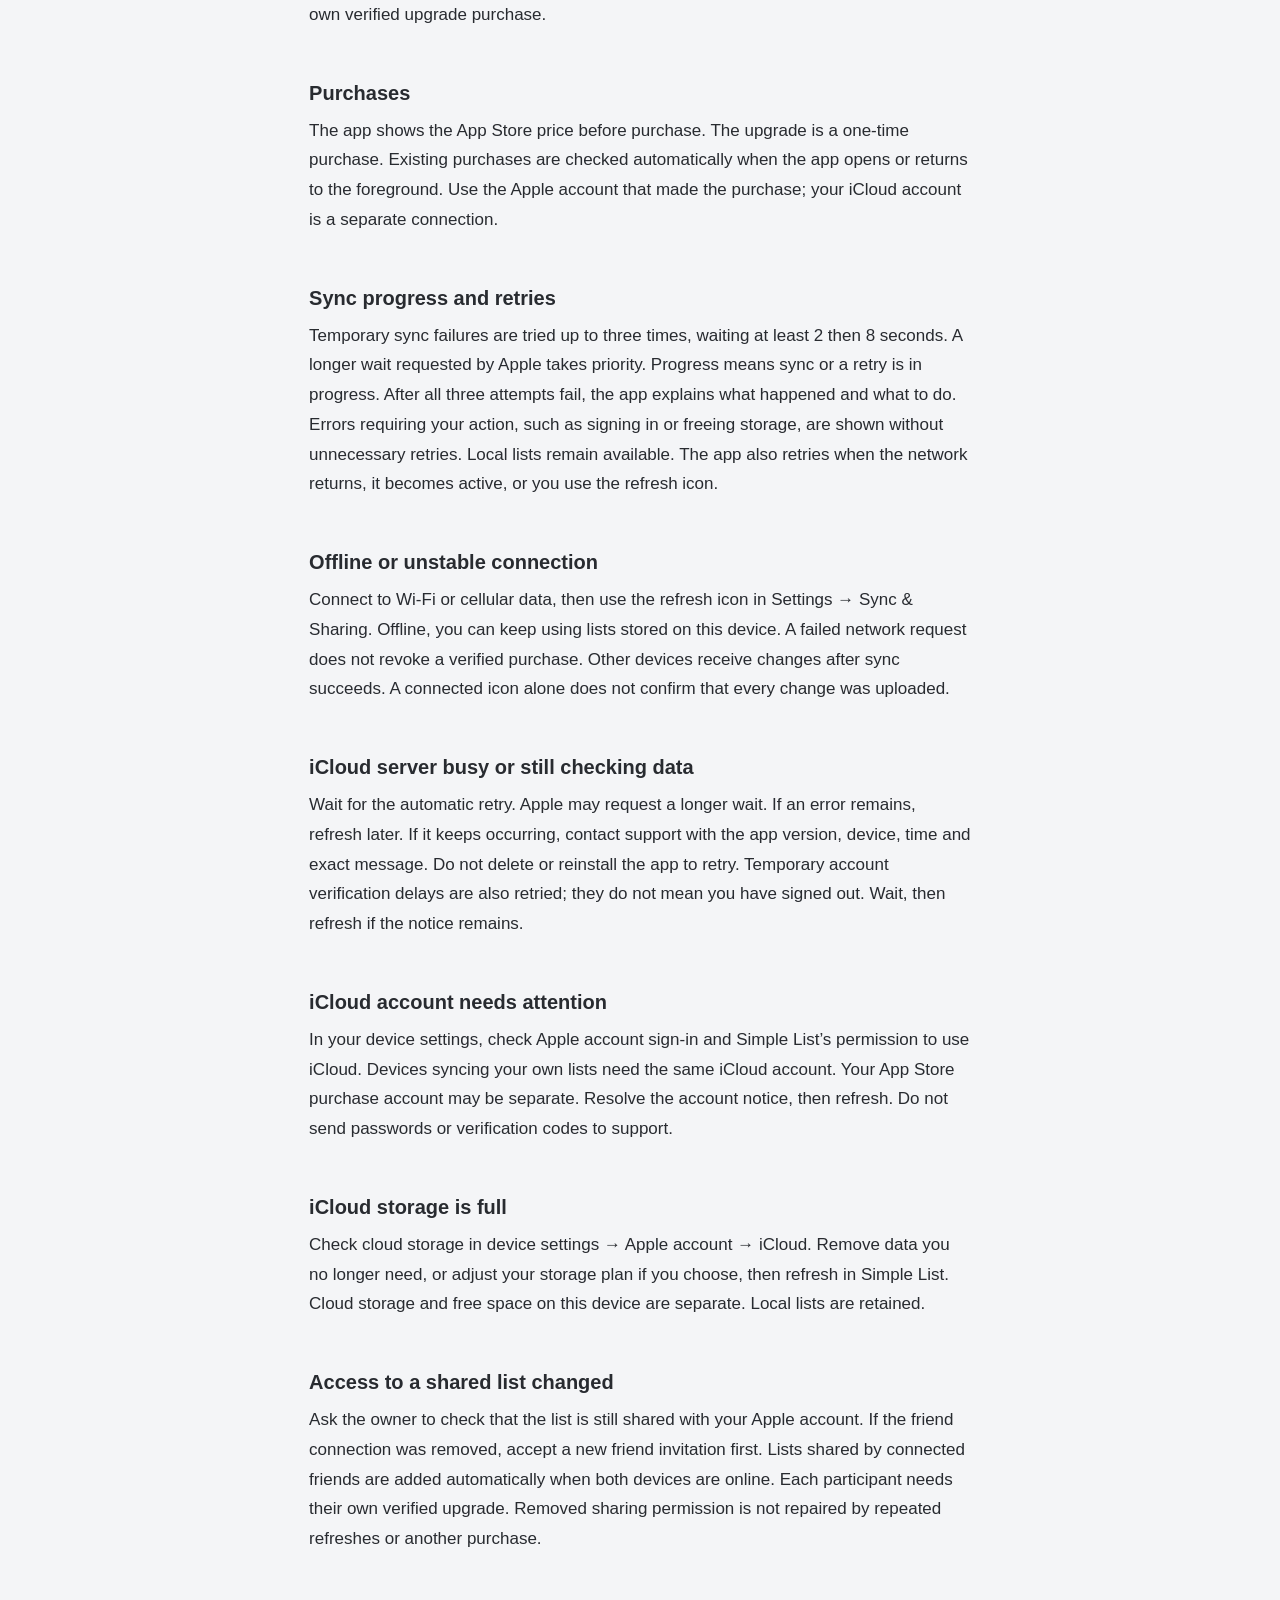
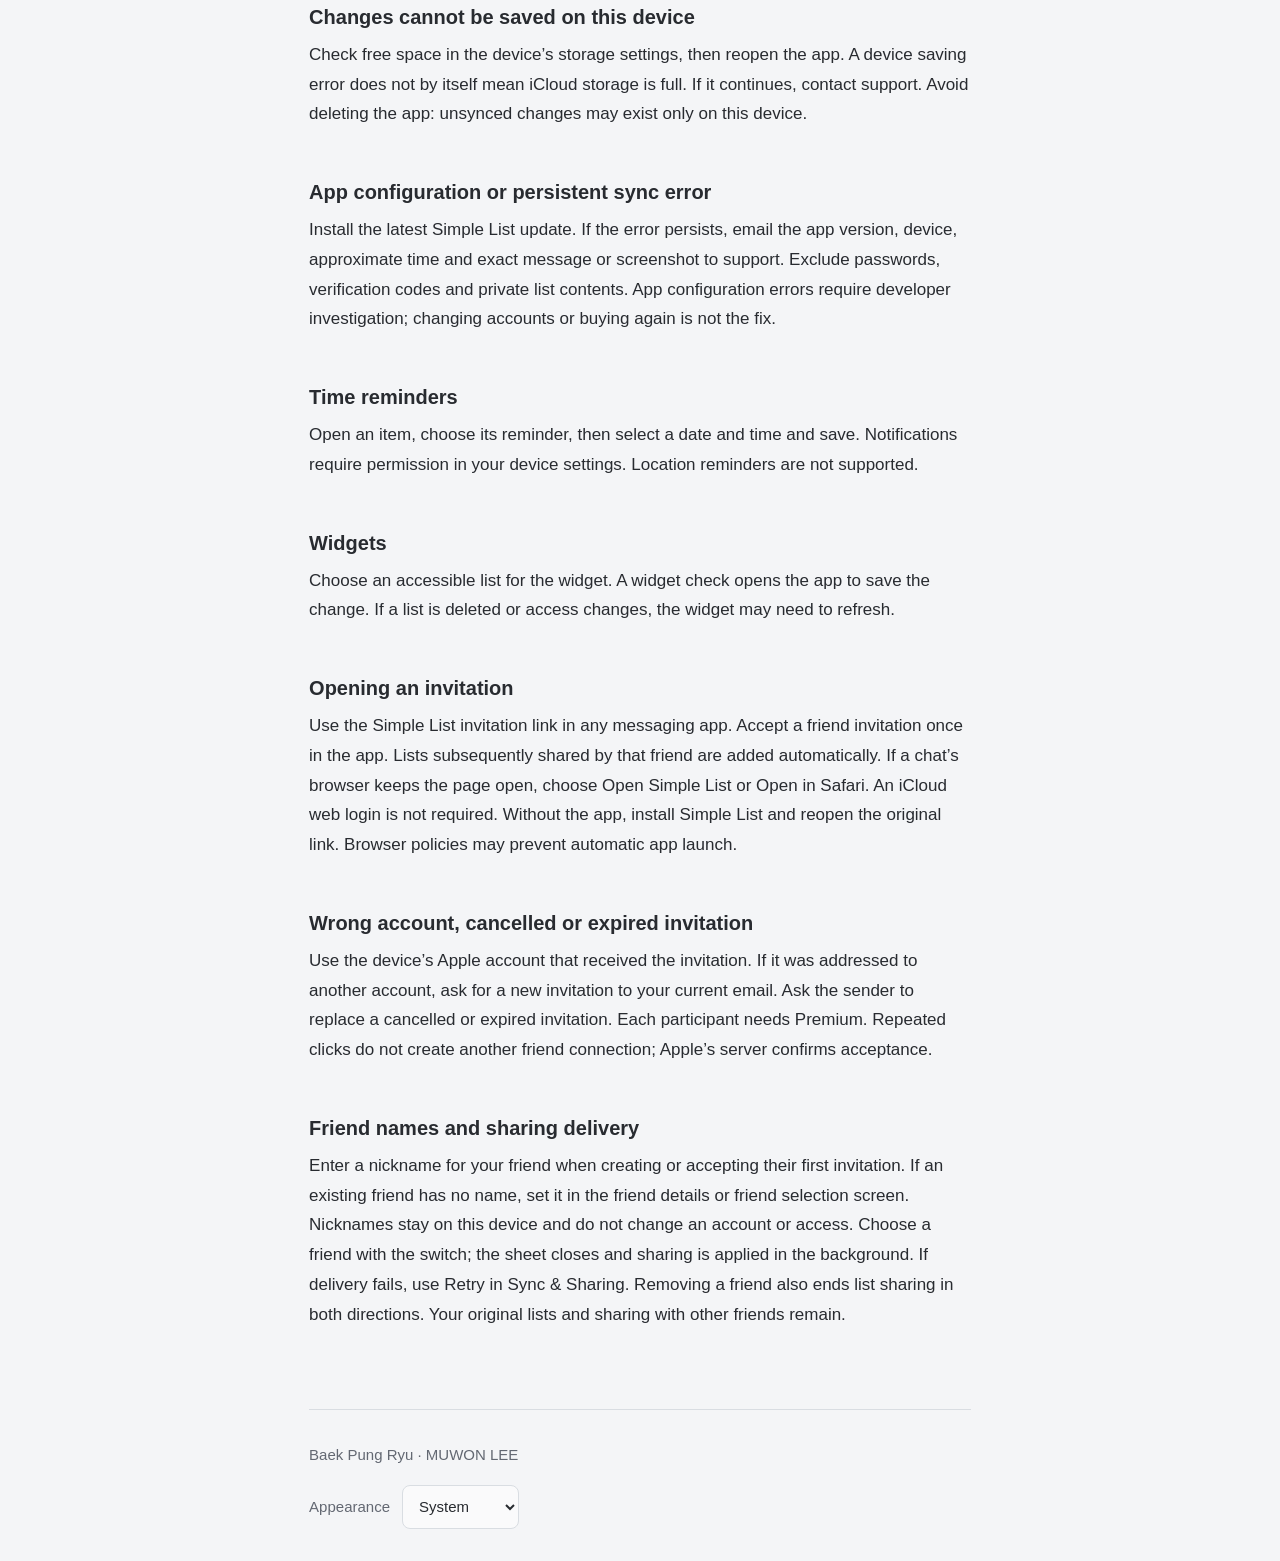
==== commit 33e1e394: "fix: simplify invitation opening and sharing help" ====
--- a/index.html
+++ b/index.html
@@ -1,2 +1,2 @@
 <!doctype html>
-<html lang="en"><head><meta charset="utf-8"><meta name="viewport" content="width=device-width,initial-scale=1"><meta name="color-scheme" content="light dark"><meta name="referrer" content="strict-origin-when-cross-origin"><title>Support · Simple List</title><link rel="stylesheet" href="styles.css"><script src="theme.js" defer></script></head><body><a class="skip" href="#main">Skip to content</a><header><a class="brand" href="index.html">Simple List</a><nav aria-label="Simple List"><a href="index.html" aria-current="page">Support</a><a href="privacy.html">Privacy</a></nav><nav class="languages" aria-label="Language"><a href="ko/index.html" lang="ko">한국어</a><a href="index.html" lang="en" aria-current="true">English</a><a href="ja/index.html" lang="ja">日本語</a></nav></header><main id="main" tabindex="-1"><h1>Support</h1><p class="intro">Help with your lists, purchases and iCloud.</p><a class="contact" href="mailto:whitewind.flows@gmail.com?subject=Simple%20List">Email support</a><p class="email">whitewind.flows@gmail.com</p><p class="muted">Include your app version, device and what happened.</p><nav class="contents" aria-label="On this page"><a href="#topic-0">Lists on this device</a><a href="#topic-1">iCloud and shared lists</a><a href="#topic-2">Purchases</a><a href="#sync-status">Sync progress and retries</a><a href="#sync-network">Offline or unstable connection</a><a href="#sync-server">iCloud server busy or still checking data</a><a href="#sync-account">iCloud account needs attention</a><a href="#sync-quota">iCloud storage is full</a><a href="#sync-permission">Access to a shared list changed</a><a href="#sync-local">Changes cannot be saved on this device</a><a href="#sync-configuration">App configuration or persistent sync error</a><a href="#topic-11">Time reminders</a><a href="#topic-12">Widgets</a><a href="#topic-13">Opening an invitation</a><a href="#topic-14">Wrong account, cancelled or expired invitation</a><a href="#topic-15">Friend names and sharing delivery</a></nav><section aria-labelledby="topic-0"><h2 id="topic-0">Lists on this device</h2><p>Writing and checking lists is free. Local lists are stored on the device where you create them.</p></section><section aria-labelledby="topic-1"><h2 id="topic-1">iCloud and shared lists</h2><p>After a verified one-time upgrade, iCloud connects in the background. If a connection needs attention, open Settings → Sync &amp; Sharing. Invite a friend first; after they accept, turn on sharing for a list and choose friends. The list is added automatically for connected friends; no separate list acceptance is needed. Each participant needs their own verified upgrade purchase.</p></section><section aria-labelledby="topic-2"><h2 id="topic-2">Purchases</h2><p>The app shows the App Store price before purchase. The upgrade is a one-time purchase. Existing purchases are checked automatically when the app opens or returns to the foreground. Use the Apple account that made the purchase; your iCloud account is a separate connection.</p></section><section aria-labelledby="sync-status"><h2 id="sync-status">Sync progress and retries</h2><p>Temporary sync failures are tried up to three times, waiting at least 2 then 8 seconds. A longer wait requested by Apple takes priority. Progress means sync or a retry is in progress. After all three attempts fail, the app explains what happened and what to do. Errors requiring your action, such as signing in or freeing storage, are shown without unnecessary retries. Local lists remain available. The app also retries when the network returns, it becomes active, or you use the refresh icon.</p></section><section aria-labelledby="sync-network"><h2 id="sync-network">Offline or unstable connection</h2><p>Connect to Wi-Fi or cellular data, then use the refresh icon in Settings → Sync &amp; Sharing. Offline, you can keep using lists stored on this device. A failed network request does not revoke a verified purchase. Other devices receive changes after sync succeeds. A connected icon alone does not confirm that every change was uploaded.</p></section><section aria-labelledby="sync-server"><h2 id="sync-server">iCloud server busy or still checking data</h2><p>Wait for the automatic retry. Apple may request a longer wait. If an error remains, refresh later. If it keeps occurring, contact support with the app version, device, time and exact message. Do not delete or reinstall the app to retry. Temporary account verification delays are also retried; they do not mean you have signed out. Wait, then refresh if the notice remains.</p></section><section aria-labelledby="sync-account"><h2 id="sync-account">iCloud account needs attention</h2><p>In your device settings, check Apple account sign-in and Simple List’s permission to use iCloud. Devices syncing your own lists need the same iCloud account. Your App Store purchase account may be separate. Resolve the account notice, then refresh. Do not send passwords or verification codes to support.</p></section><section aria-labelledby="sync-quota"><h2 id="sync-quota">iCloud storage is full</h2><p>Check cloud storage in device settings → Apple account → iCloud. Remove data you no longer need, or adjust your storage plan if you choose, then refresh in Simple List. Cloud storage and free space on this device are separate. Local lists are retained.</p></section><section aria-labelledby="sync-permission"><h2 id="sync-permission">Access to a shared list changed</h2><p>Ask the owner to check that the list is still shared with your Apple account. If the friend connection was removed, accept a new friend invitation first. Lists shared by connected friends are added automatically when both devices are online. Each participant needs their own verified upgrade. Removed sharing permission is not repaired by repeated refreshes or another purchase.</p></section><section aria-labelledby="sync-local"><h2 id="sync-local">Changes cannot be saved on this device</h2><p>Check free space in the device’s storage settings, then reopen the app. A device saving error does not by itself mean iCloud storage is full. If it continues, contact support. Avoid deleting the app: unsynced changes may exist only on this device.</p></section><section aria-labelledby="sync-configuration"><h2 id="sync-configuration">App configuration or persistent sync error</h2><p>Install the latest Simple List update. If the error persists, email the app version, device, approximate time and exact message or screenshot to support. Exclude passwords, verification codes and private list contents. App configuration errors require developer investigation; changing accounts or buying again is not the fix.</p></section><section aria-labelledby="topic-11"><h2 id="topic-11">Time reminders</h2><p>Open an item, choose its reminder, then select a date and time and save. Notifications require permission in your device settings. Location reminders are not supported.</p></section><section aria-labelledby="topic-12"><h2 id="topic-12">Widgets</h2><p>Choose an accessible list for the widget. A widget check opens the app to save the change. If a list is deleted or access changes, the widget may need to refresh.</p></section><section aria-labelledby="topic-13"><h2 id="topic-13">Opening an invitation</h2><p>Use the Simple List invitation link in any messaging app. Accept a friend invitation once in the app. Lists subsequently shared by that friend are added automatically. If a chat’s browser keeps the page open, choose Open Simple List or Open in Safari. An iCloud web login is not required. Without the app, install Simple List and reopen the original link. Browser policies may prevent automatic app launch.</p></section><section aria-labelledby="topic-14"><h2 id="topic-14">Wrong account, cancelled or expired invitation</h2><p>Use the device’s Apple account that received the invitation. If it was addressed to another account, ask for a new invitation to your current email. Ask the sender to replace a cancelled or expired invitation. Each participant needs Premium. Repeated clicks do not create another friend connection; Apple’s server confirms acceptance.</p></section><section aria-labelledby="topic-15"><h2 id="topic-15">Friend names and sharing delivery</h2><p>Enter a nickname for your friend when creating or accepting their first invitation. If an existing friend has no name, set it in the friend details or friend selection screen. Nicknames stay on this device and do not change an account or access. List sharing switches apply immediately without a Save button. If delivery fails, use Retry. A removed shared list disappears after the permission change reaches this device.</p></section></main><footer><p>Baek Pung Ryu · MUWON LEE</p><label>Appearance<select aria-label="Appearance" id="theme"><option value="system">System</option><option value="light">Light</option><option value="dark">Dark</option></select></label></footer></body></html>
+<html lang="en"><head><meta charset="utf-8"><meta name="viewport" content="width=device-width,initial-scale=1"><meta name="color-scheme" content="light dark"><meta name="referrer" content="strict-origin-when-cross-origin"><title>Support · Simple List</title><link rel="stylesheet" href="styles.css"><script src="theme.js" defer></script></head><body><a class="skip" href="#main">Skip to content</a><header><a class="brand" href="index.html">Simple List</a><nav aria-label="Simple List"><a href="index.html" aria-current="page">Support</a><a href="privacy.html">Privacy</a></nav><nav class="languages" aria-label="Language"><a href="ko/index.html" lang="ko">한국어</a><a href="index.html" lang="en" aria-current="true">English</a><a href="ja/index.html" lang="ja">日本語</a></nav></header><main id="main" tabindex="-1"><h1>Support</h1><p class="intro">Help with your lists, purchases and iCloud.</p><a class="contact" href="mailto:whitewind.flows@gmail.com?subject=Simple%20List">Email support</a><p class="email">whitewind.flows@gmail.com</p><p class="muted">Include your app version, device and what happened.</p><nav class="contents" aria-label="On this page"><a href="#topic-0">Lists on this device</a><a href="#topic-1">iCloud and shared lists</a><a href="#topic-2">Purchases</a><a href="#sync-status">Sync progress and retries</a><a href="#sync-network">Offline or unstable connection</a><a href="#sync-server">iCloud server busy or still checking data</a><a href="#sync-account">iCloud account needs attention</a><a href="#sync-quota">iCloud storage is full</a><a href="#sync-permission">Access to a shared list changed</a><a href="#sync-local">Changes cannot be saved on this device</a><a href="#sync-configuration">App configuration or persistent sync error</a><a href="#topic-11">Time reminders</a><a href="#topic-12">Widgets</a><a href="#topic-13">Opening an invitation</a><a href="#topic-14">Wrong account, cancelled or expired invitation</a><a href="#topic-15">Friend names and sharing delivery</a></nav><section aria-labelledby="topic-0"><h2 id="topic-0">Lists on this device</h2><p>Writing and checking lists is free. Local lists are stored on the device where you create them.</p></section><section aria-labelledby="topic-1"><h2 id="topic-1">iCloud and shared lists</h2><p>After a verified one-time upgrade, iCloud connects in the background. If a connection needs attention, open Settings → Sync &amp; Sharing. Invite a friend first; after they accept, turn on sharing for a list and choose friends. The list is added automatically for connected friends; no separate list acceptance is needed. Each participant needs their own verified upgrade purchase.</p></section><section aria-labelledby="topic-2"><h2 id="topic-2">Purchases</h2><p>The app shows the App Store price before purchase. The upgrade is a one-time purchase. Existing purchases are checked automatically when the app opens or returns to the foreground. Use the Apple account that made the purchase; your iCloud account is a separate connection.</p></section><section aria-labelledby="sync-status"><h2 id="sync-status">Sync progress and retries</h2><p>Temporary sync failures are tried up to three times, waiting at least 2 then 8 seconds. A longer wait requested by Apple takes priority. Progress means sync or a retry is in progress. After all three attempts fail, the app explains what happened and what to do. Errors requiring your action, such as signing in or freeing storage, are shown without unnecessary retries. Local lists remain available. The app also retries when the network returns, it becomes active, or you use the refresh icon.</p></section><section aria-labelledby="sync-network"><h2 id="sync-network">Offline or unstable connection</h2><p>Connect to Wi-Fi or cellular data, then use the refresh icon in Settings → Sync &amp; Sharing. Offline, you can keep using lists stored on this device. A failed network request does not revoke a verified purchase. Other devices receive changes after sync succeeds. A connected icon alone does not confirm that every change was uploaded.</p></section><section aria-labelledby="sync-server"><h2 id="sync-server">iCloud server busy or still checking data</h2><p>Wait for the automatic retry. Apple may request a longer wait. If an error remains, refresh later. If it keeps occurring, contact support with the app version, device, time and exact message. Do not delete or reinstall the app to retry. Temporary account verification delays are also retried; they do not mean you have signed out. Wait, then refresh if the notice remains.</p></section><section aria-labelledby="sync-account"><h2 id="sync-account">iCloud account needs attention</h2><p>In your device settings, check Apple account sign-in and Simple List’s permission to use iCloud. Devices syncing your own lists need the same iCloud account. Your App Store purchase account may be separate. Resolve the account notice, then refresh. Do not send passwords or verification codes to support.</p></section><section aria-labelledby="sync-quota"><h2 id="sync-quota">iCloud storage is full</h2><p>Check cloud storage in device settings → Apple account → iCloud. Remove data you no longer need, or adjust your storage plan if you choose, then refresh in Simple List. Cloud storage and free space on this device are separate. Local lists are retained.</p></section><section aria-labelledby="sync-permission"><h2 id="sync-permission">Access to a shared list changed</h2><p>Ask the owner to check that the list is still shared with your Apple account. If the friend connection was removed, accept a new friend invitation first. Lists shared by connected friends are added automatically when both devices are online. Each participant needs their own verified upgrade. Removed sharing permission is not repaired by repeated refreshes or another purchase.</p></section><section aria-labelledby="sync-local"><h2 id="sync-local">Changes cannot be saved on this device</h2><p>Check free space in the device’s storage settings, then reopen the app. A device saving error does not by itself mean iCloud storage is full. If it continues, contact support. Avoid deleting the app: unsynced changes may exist only on this device.</p></section><section aria-labelledby="sync-configuration"><h2 id="sync-configuration">App configuration or persistent sync error</h2><p>Install the latest Simple List update. If the error persists, email the app version, device, approximate time and exact message or screenshot to support. Exclude passwords, verification codes and private list contents. App configuration errors require developer investigation; changing accounts or buying again is not the fix.</p></section><section aria-labelledby="topic-11"><h2 id="topic-11">Time reminders</h2><p>Open an item, choose its reminder, then select a date and time and save. Notifications require permission in your device settings. Location reminders are not supported.</p></section><section aria-labelledby="topic-12"><h2 id="topic-12">Widgets</h2><p>Choose an accessible list for the widget. A widget check opens the app to save the change. If a list is deleted or access changes, the widget may need to refresh.</p></section><section aria-labelledby="topic-13"><h2 id="topic-13">Opening an invitation</h2><p>Use the Simple List invitation link in any messaging app. Accept a friend invitation once in the app. Lists subsequently shared by that friend are added automatically. If a chat’s browser keeps the page open, choose Open Simple List or Open in Safari. An iCloud web login is not required. Without the app, install Simple List and reopen the original link. Browser policies may prevent automatic app launch.</p></section><section aria-labelledby="topic-14"><h2 id="topic-14">Wrong account, cancelled or expired invitation</h2><p>Use the device’s Apple account that received the invitation. If it was addressed to another account, ask for a new invitation to your current email. Ask the sender to replace a cancelled or expired invitation. Each participant needs Premium. Repeated clicks do not create another friend connection; Apple’s server confirms acceptance.</p></section><section aria-labelledby="topic-15"><h2 id="topic-15">Friend names and sharing delivery</h2><p>Enter a nickname for your friend when creating or accepting their first invitation. If an existing friend has no name, set it in the friend details or friend selection screen. Nicknames stay on this device and do not change an account or access. Choose a friend with the switch; the sheet closes and sharing is applied in the background. If delivery fails, use Retry in Sync &amp; Sharing. Removing a friend also ends list sharing in both directions. Your original lists and sharing with other friends remain.</p></section></main><footer><p>Baek Pung Ryu · MUWON LEE</p><label>Appearance<select aria-label="Appearance" id="theme"><option value="system">System</option><option value="light">Light</option><option value="dark">Dark</option></select></label></footer></body></html>
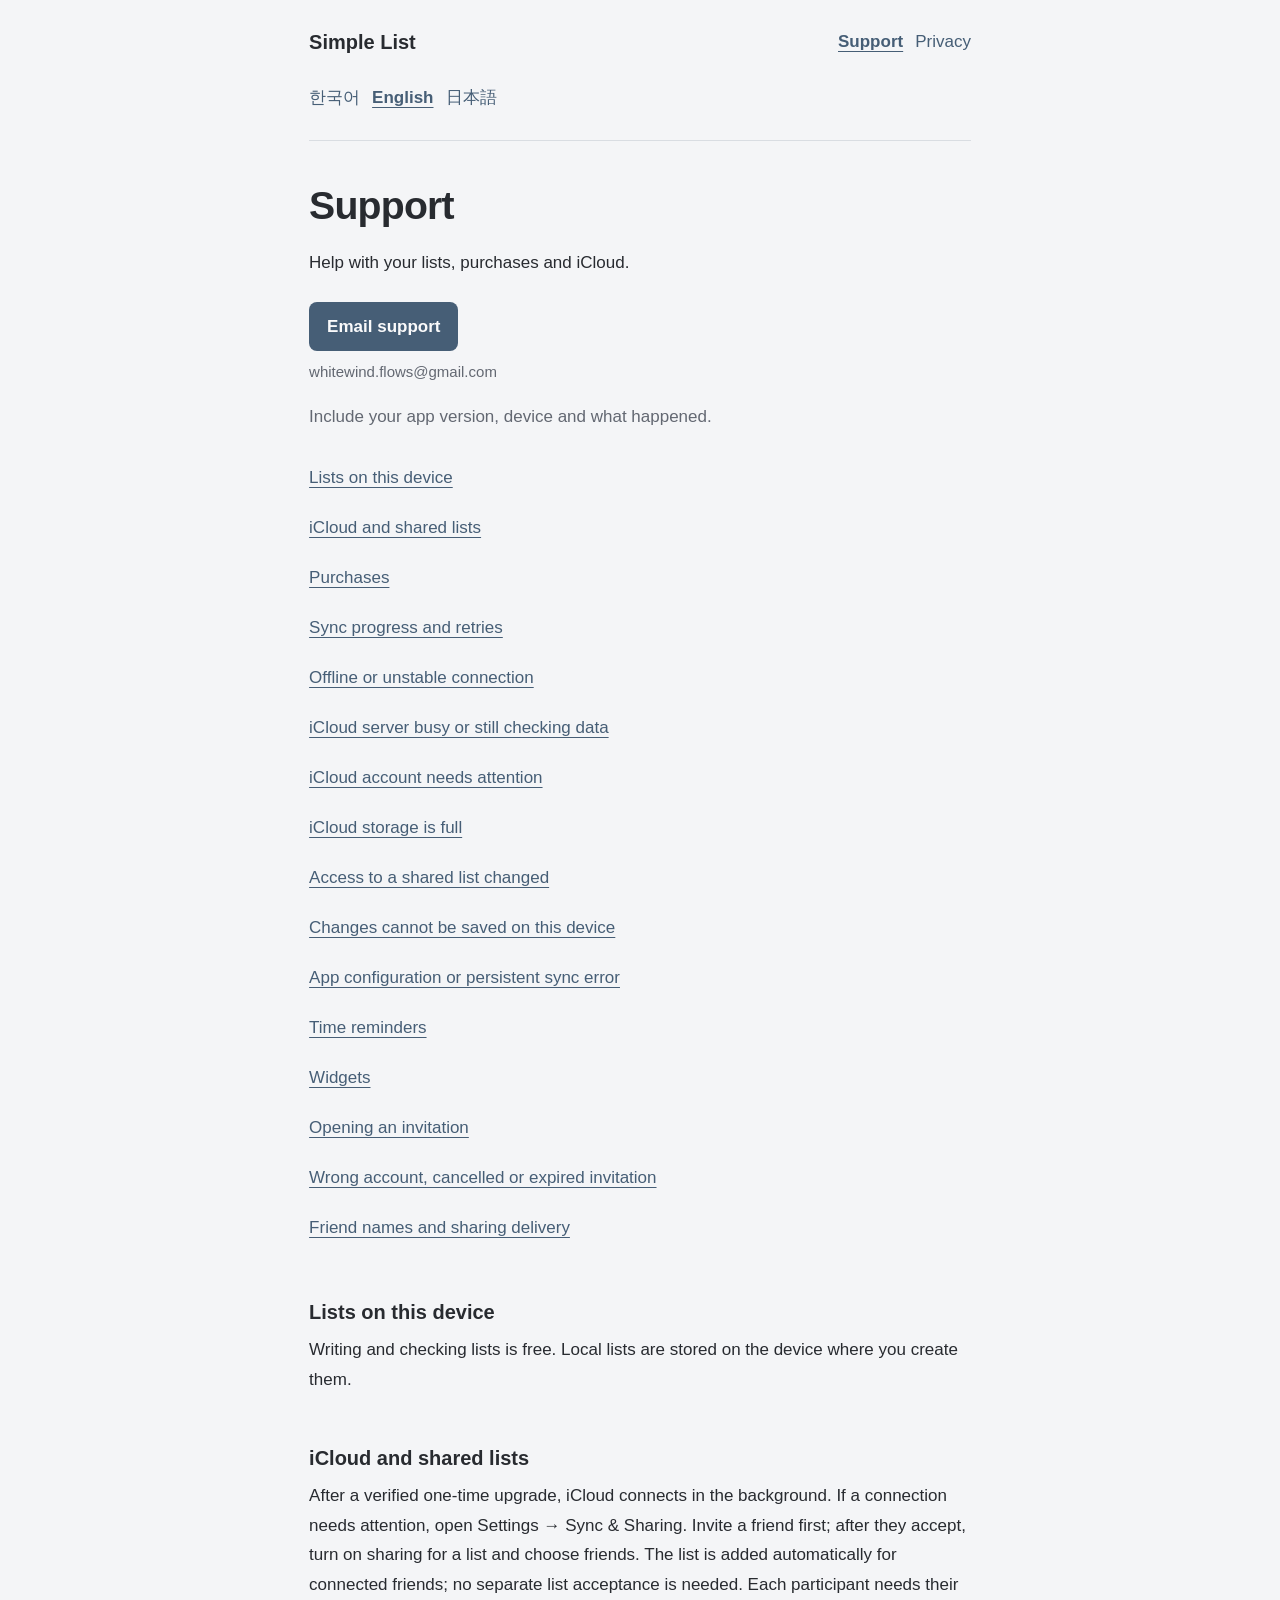
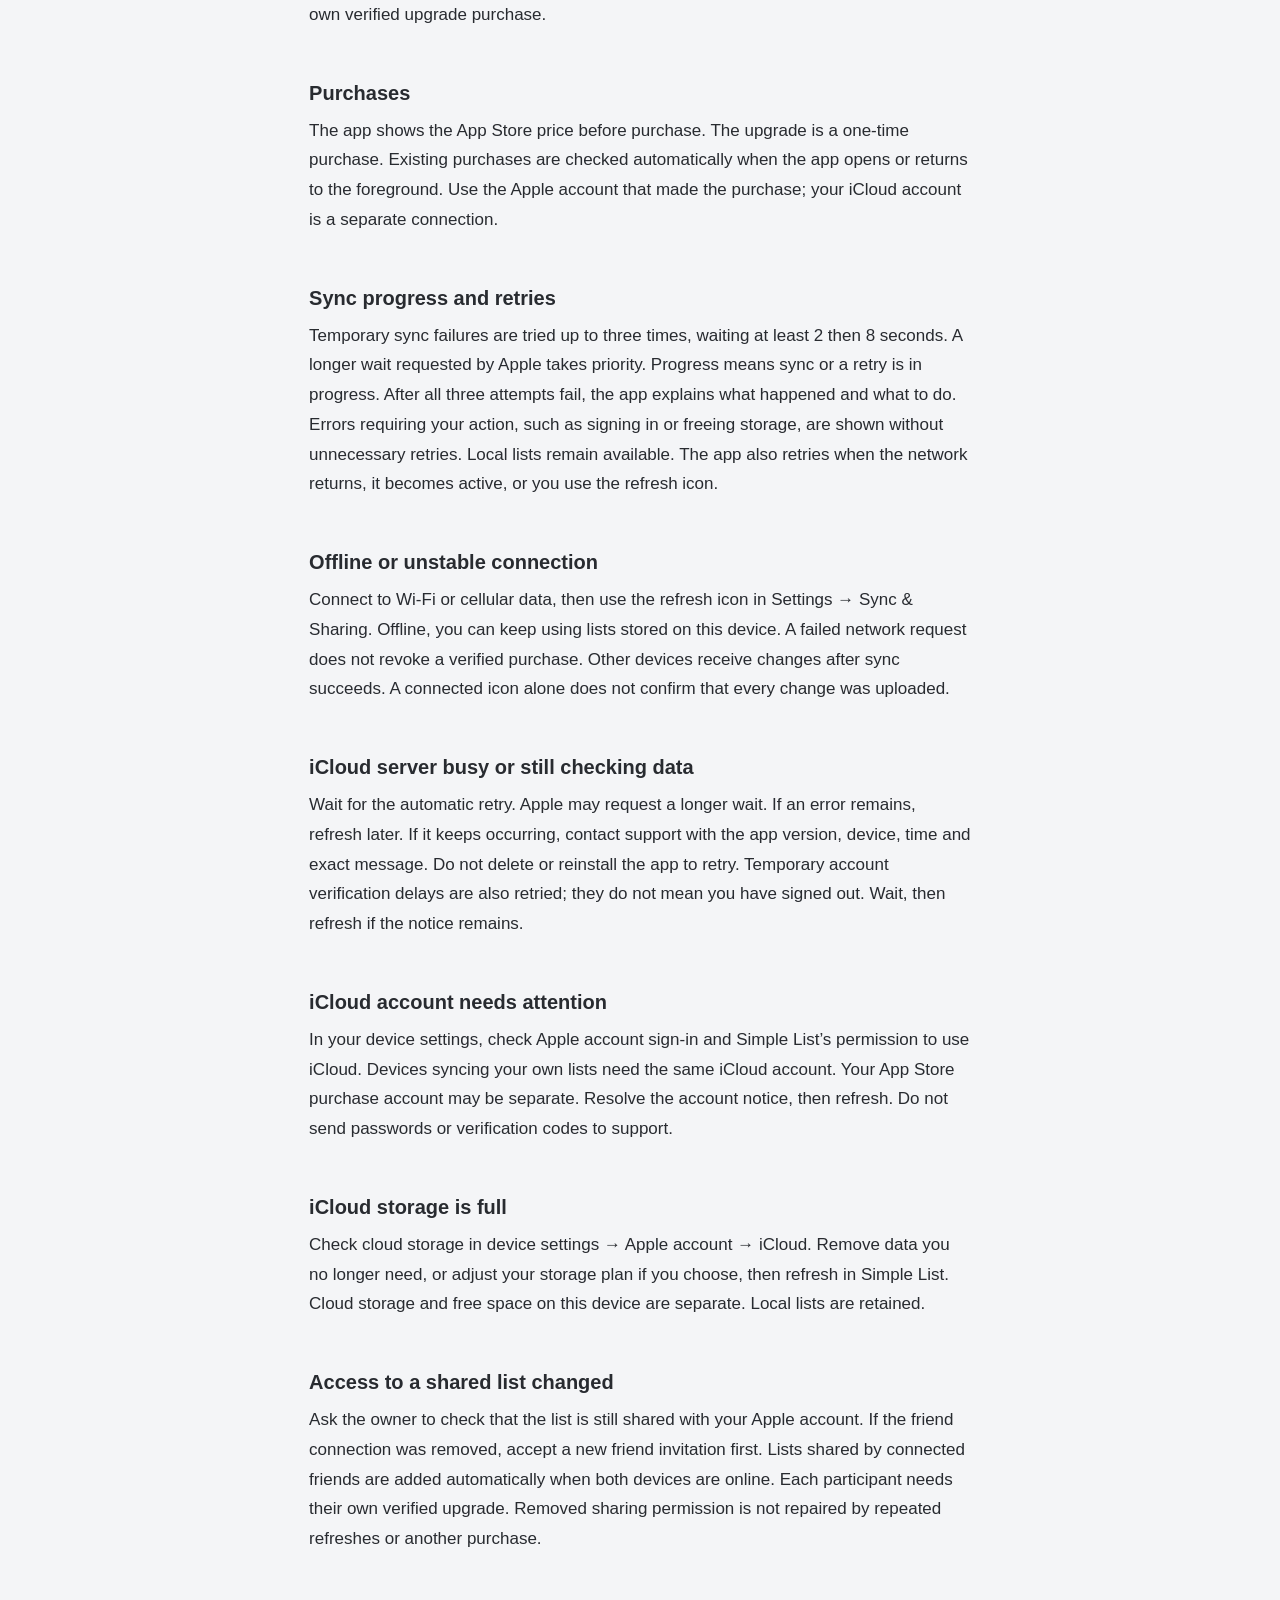
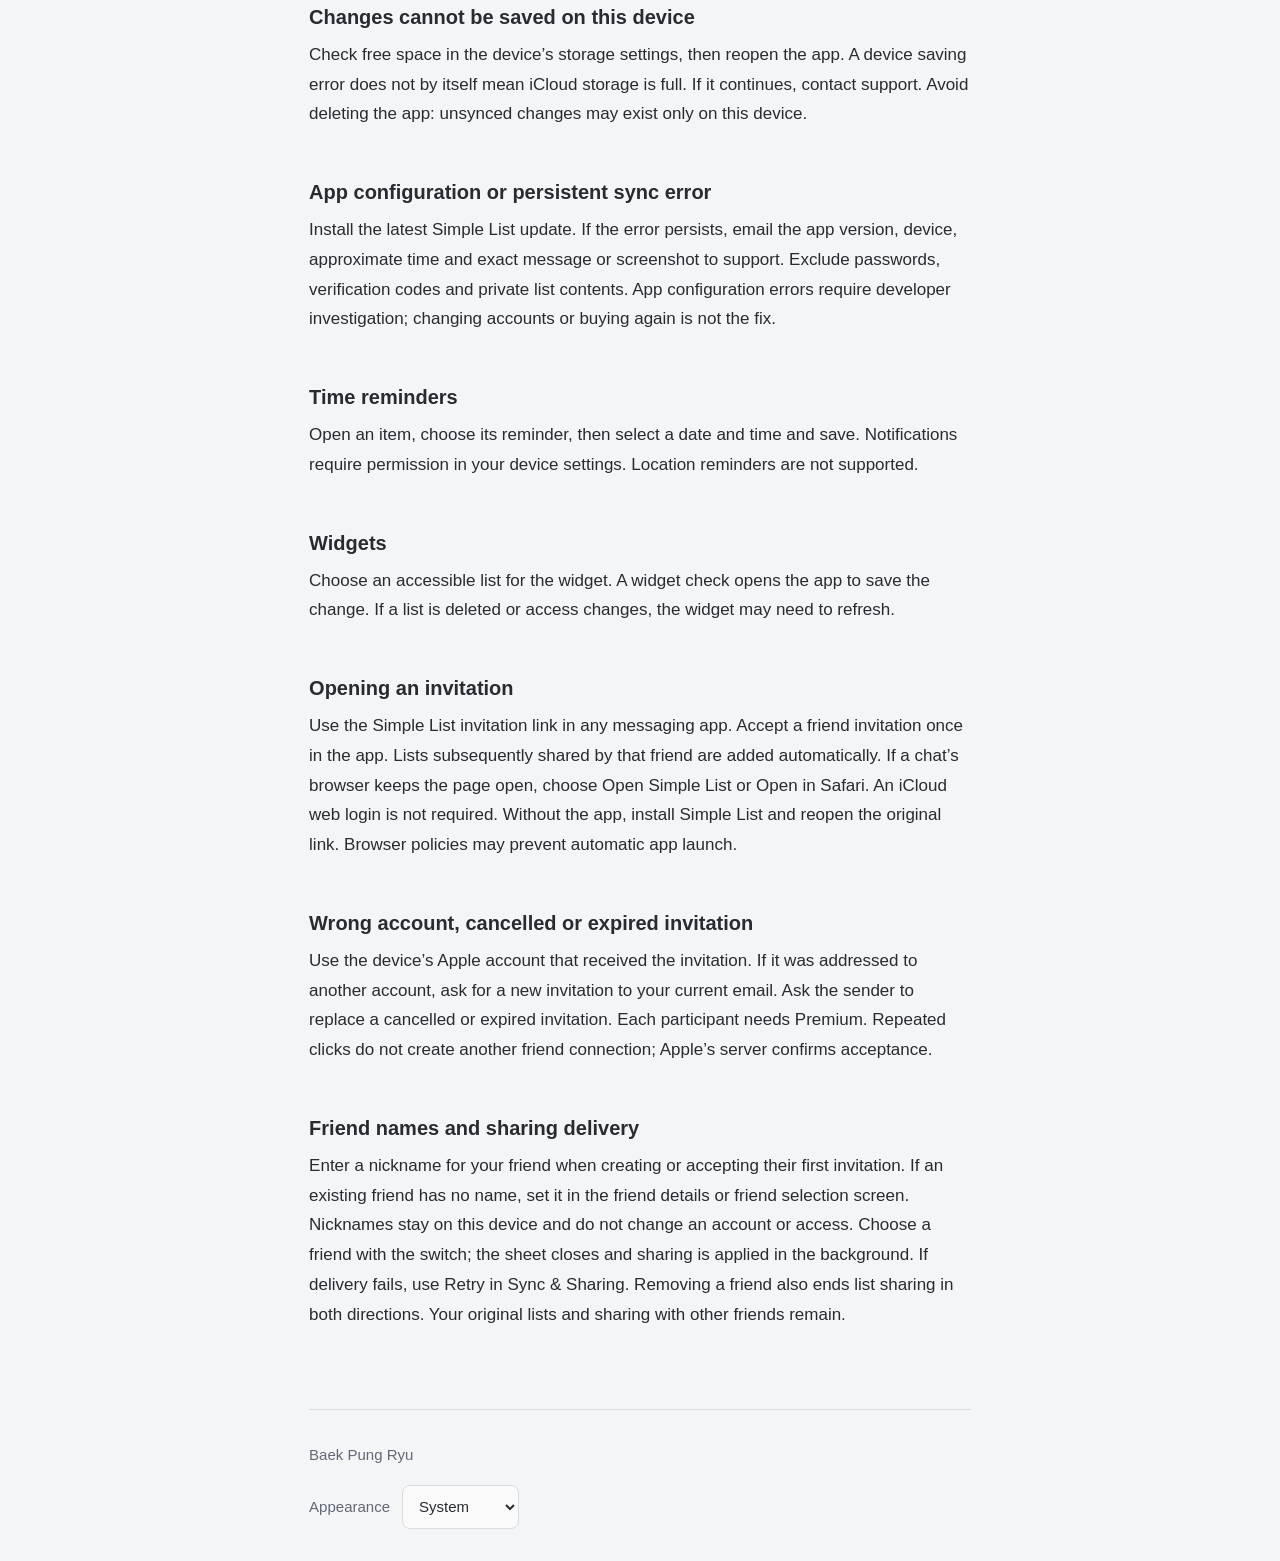
==== commit 8a2b113b: "docs: use company name on public pages" ====
--- a/index.html
+++ b/index.html
@@ -1,2 +1,2 @@
 <!doctype html>
-<html lang="en"><head><meta charset="utf-8"><meta name="viewport" content="width=device-width,initial-scale=1"><meta name="color-scheme" content="light dark"><meta name="referrer" content="strict-origin-when-cross-origin"><title>Support · Simple List</title><link rel="stylesheet" href="styles.css"><script src="theme.js" defer></script></head><body><a class="skip" href="#main">Skip to content</a><header><a class="brand" href="index.html">Simple List</a><nav aria-label="Simple List"><a href="index.html" aria-current="page">Support</a><a href="privacy.html">Privacy</a></nav><nav class="languages" aria-label="Language"><a href="ko/index.html" lang="ko">한국어</a><a href="index.html" lang="en" aria-current="true">English</a><a href="ja/index.html" lang="ja">日本語</a></nav></header><main id="main" tabindex="-1"><h1>Support</h1><p class="intro">Help with your lists, purchases and iCloud.</p><a class="contact" href="mailto:whitewind.flows@gmail.com?subject=Simple%20List">Email support</a><p class="email">whitewind.flows@gmail.com</p><p class="muted">Include your app version, device and what happened.</p><nav class="contents" aria-label="On this page"><a href="#topic-0">Lists on this device</a><a href="#topic-1">iCloud and shared lists</a><a href="#topic-2">Purchases</a><a href="#sync-status">Sync progress and retries</a><a href="#sync-network">Offline or unstable connection</a><a href="#sync-server">iCloud server busy or still checking data</a><a href="#sync-account">iCloud account needs attention</a><a href="#sync-quota">iCloud storage is full</a><a href="#sync-permission">Access to a shared list changed</a><a href="#sync-local">Changes cannot be saved on this device</a><a href="#sync-configuration">App configuration or persistent sync error</a><a href="#topic-11">Time reminders</a><a href="#topic-12">Widgets</a><a href="#topic-13">Opening an invitation</a><a href="#topic-14">Wrong account, cancelled or expired invitation</a><a href="#topic-15">Friend names and sharing delivery</a></nav><section aria-labelledby="topic-0"><h2 id="topic-0">Lists on this device</h2><p>Writing and checking lists is free. Local lists are stored on the device where you create them.</p></section><section aria-labelledby="topic-1"><h2 id="topic-1">iCloud and shared lists</h2><p>After a verified one-time upgrade, iCloud connects in the background. If a connection needs attention, open Settings → Sync &amp; Sharing. Invite a friend first; after they accept, turn on sharing for a list and choose friends. The list is added automatically for connected friends; no separate list acceptance is needed. Each participant needs their own verified upgrade purchase.</p></section><section aria-labelledby="topic-2"><h2 id="topic-2">Purchases</h2><p>The app shows the App Store price before purchase. The upgrade is a one-time purchase. Existing purchases are checked automatically when the app opens or returns to the foreground. Use the Apple account that made the purchase; your iCloud account is a separate connection.</p></section><section aria-labelledby="sync-status"><h2 id="sync-status">Sync progress and retries</h2><p>Temporary sync failures are tried up to three times, waiting at least 2 then 8 seconds. A longer wait requested by Apple takes priority. Progress means sync or a retry is in progress. After all three attempts fail, the app explains what happened and what to do. Errors requiring your action, such as signing in or freeing storage, are shown without unnecessary retries. Local lists remain available. The app also retries when the network returns, it becomes active, or you use the refresh icon.</p></section><section aria-labelledby="sync-network"><h2 id="sync-network">Offline or unstable connection</h2><p>Connect to Wi-Fi or cellular data, then use the refresh icon in Settings → Sync &amp; Sharing. Offline, you can keep using lists stored on this device. A failed network request does not revoke a verified purchase. Other devices receive changes after sync succeeds. A connected icon alone does not confirm that every change was uploaded.</p></section><section aria-labelledby="sync-server"><h2 id="sync-server">iCloud server busy or still checking data</h2><p>Wait for the automatic retry. Apple may request a longer wait. If an error remains, refresh later. If it keeps occurring, contact support with the app version, device, time and exact message. Do not delete or reinstall the app to retry. Temporary account verification delays are also retried; they do not mean you have signed out. Wait, then refresh if the notice remains.</p></section><section aria-labelledby="sync-account"><h2 id="sync-account">iCloud account needs attention</h2><p>In your device settings, check Apple account sign-in and Simple List’s permission to use iCloud. Devices syncing your own lists need the same iCloud account. Your App Store purchase account may be separate. Resolve the account notice, then refresh. Do not send passwords or verification codes to support.</p></section><section aria-labelledby="sync-quota"><h2 id="sync-quota">iCloud storage is full</h2><p>Check cloud storage in device settings → Apple account → iCloud. Remove data you no longer need, or adjust your storage plan if you choose, then refresh in Simple List. Cloud storage and free space on this device are separate. Local lists are retained.</p></section><section aria-labelledby="sync-permission"><h2 id="sync-permission">Access to a shared list changed</h2><p>Ask the owner to check that the list is still shared with your Apple account. If the friend connection was removed, accept a new friend invitation first. Lists shared by connected friends are added automatically when both devices are online. Each participant needs their own verified upgrade. Removed sharing permission is not repaired by repeated refreshes or another purchase.</p></section><section aria-labelledby="sync-local"><h2 id="sync-local">Changes cannot be saved on this device</h2><p>Check free space in the device’s storage settings, then reopen the app. A device saving error does not by itself mean iCloud storage is full. If it continues, contact support. Avoid deleting the app: unsynced changes may exist only on this device.</p></section><section aria-labelledby="sync-configuration"><h2 id="sync-configuration">App configuration or persistent sync error</h2><p>Install the latest Simple List update. If the error persists, email the app version, device, approximate time and exact message or screenshot to support. Exclude passwords, verification codes and private list contents. App configuration errors require developer investigation; changing accounts or buying again is not the fix.</p></section><section aria-labelledby="topic-11"><h2 id="topic-11">Time reminders</h2><p>Open an item, choose its reminder, then select a date and time and save. Notifications require permission in your device settings. Location reminders are not supported.</p></section><section aria-labelledby="topic-12"><h2 id="topic-12">Widgets</h2><p>Choose an accessible list for the widget. A widget check opens the app to save the change. If a list is deleted or access changes, the widget may need to refresh.</p></section><section aria-labelledby="topic-13"><h2 id="topic-13">Opening an invitation</h2><p>Use the Simple List invitation link in any messaging app. Accept a friend invitation once in the app. Lists subsequently shared by that friend are added automatically. If a chat’s browser keeps the page open, choose Open Simple List or Open in Safari. An iCloud web login is not required. Without the app, install Simple List and reopen the original link. Browser policies may prevent automatic app launch.</p></section><section aria-labelledby="topic-14"><h2 id="topic-14">Wrong account, cancelled or expired invitation</h2><p>Use the device’s Apple account that received the invitation. If it was addressed to another account, ask for a new invitation to your current email. Ask the sender to replace a cancelled or expired invitation. Each participant needs Premium. Repeated clicks do not create another friend connection; Apple’s server confirms acceptance.</p></section><section aria-labelledby="topic-15"><h2 id="topic-15">Friend names and sharing delivery</h2><p>Enter a nickname for your friend when creating or accepting their first invitation. If an existing friend has no name, set it in the friend details or friend selection screen. Nicknames stay on this device and do not change an account or access. Choose a friend with the switch; the sheet closes and sharing is applied in the background. If delivery fails, use Retry in Sync &amp; Sharing. Removing a friend also ends list sharing in both directions. Your original lists and sharing with other friends remain.</p></section></main><footer><p>Baek Pung Ryu · MUWON LEE</p><label>Appearance<select aria-label="Appearance" id="theme"><option value="system">System</option><option value="light">Light</option><option value="dark">Dark</option></select></label></footer></body></html>
+<html lang="en"><head><meta charset="utf-8"><meta name="viewport" content="width=device-width,initial-scale=1"><meta name="color-scheme" content="light dark"><meta name="referrer" content="strict-origin-when-cross-origin"><title>Support · Simple List</title><link rel="stylesheet" href="styles.css"><script src="theme.js" defer></script></head><body><a class="skip" href="#main">Skip to content</a><header><a class="brand" href="index.html">Simple List</a><nav aria-label="Simple List"><a href="index.html" aria-current="page">Support</a><a href="privacy.html">Privacy</a></nav><nav class="languages" aria-label="Language"><a href="ko/index.html" lang="ko">한국어</a><a href="index.html" lang="en" aria-current="true">English</a><a href="ja/index.html" lang="ja">日本語</a></nav></header><main id="main" tabindex="-1"><h1>Support</h1><p class="intro">Help with your lists, purchases and iCloud.</p><a class="contact" href="mailto:whitewind.flows@gmail.com?subject=Simple%20List">Email support</a><p class="email">whitewind.flows@gmail.com</p><p class="muted">Include your app version, device and what happened.</p><nav class="contents" aria-label="On this page"><a href="#topic-0">Lists on this device</a><a href="#topic-1">iCloud and shared lists</a><a href="#topic-2">Purchases</a><a href="#sync-status">Sync progress and retries</a><a href="#sync-network">Offline or unstable connection</a><a href="#sync-server">iCloud server busy or still checking data</a><a href="#sync-account">iCloud account needs attention</a><a href="#sync-quota">iCloud storage is full</a><a href="#sync-permission">Access to a shared list changed</a><a href="#sync-local">Changes cannot be saved on this device</a><a href="#sync-configuration">App configuration or persistent sync error</a><a href="#topic-11">Time reminders</a><a href="#topic-12">Widgets</a><a href="#topic-13">Opening an invitation</a><a href="#topic-14">Wrong account, cancelled or expired invitation</a><a href="#topic-15">Friend names and sharing delivery</a></nav><section aria-labelledby="topic-0"><h2 id="topic-0">Lists on this device</h2><p>Writing and checking lists is free. Local lists are stored on the device where you create them.</p></section><section aria-labelledby="topic-1"><h2 id="topic-1">iCloud and shared lists</h2><p>After a verified one-time upgrade, iCloud connects in the background. If a connection needs attention, open Settings → Sync &amp; Sharing. Invite a friend first; after they accept, turn on sharing for a list and choose friends. The list is added automatically for connected friends; no separate list acceptance is needed. Each participant needs their own verified upgrade purchase.</p></section><section aria-labelledby="topic-2"><h2 id="topic-2">Purchases</h2><p>The app shows the App Store price before purchase. The upgrade is a one-time purchase. Existing purchases are checked automatically when the app opens or returns to the foreground. Use the Apple account that made the purchase; your iCloud account is a separate connection.</p></section><section aria-labelledby="sync-status"><h2 id="sync-status">Sync progress and retries</h2><p>Temporary sync failures are tried up to three times, waiting at least 2 then 8 seconds. A longer wait requested by Apple takes priority. Progress means sync or a retry is in progress. After all three attempts fail, the app explains what happened and what to do. Errors requiring your action, such as signing in or freeing storage, are shown without unnecessary retries. Local lists remain available. The app also retries when the network returns, it becomes active, or you use the refresh icon.</p></section><section aria-labelledby="sync-network"><h2 id="sync-network">Offline or unstable connection</h2><p>Connect to Wi-Fi or cellular data, then use the refresh icon in Settings → Sync &amp; Sharing. Offline, you can keep using lists stored on this device. A failed network request does not revoke a verified purchase. Other devices receive changes after sync succeeds. A connected icon alone does not confirm that every change was uploaded.</p></section><section aria-labelledby="sync-server"><h2 id="sync-server">iCloud server busy or still checking data</h2><p>Wait for the automatic retry. Apple may request a longer wait. If an error remains, refresh later. If it keeps occurring, contact support with the app version, device, time and exact message. Do not delete or reinstall the app to retry. Temporary account verification delays are also retried; they do not mean you have signed out. Wait, then refresh if the notice remains.</p></section><section aria-labelledby="sync-account"><h2 id="sync-account">iCloud account needs attention</h2><p>In your device settings, check Apple account sign-in and Simple List’s permission to use iCloud. Devices syncing your own lists need the same iCloud account. Your App Store purchase account may be separate. Resolve the account notice, then refresh. Do not send passwords or verification codes to support.</p></section><section aria-labelledby="sync-quota"><h2 id="sync-quota">iCloud storage is full</h2><p>Check cloud storage in device settings → Apple account → iCloud. Remove data you no longer need, or adjust your storage plan if you choose, then refresh in Simple List. Cloud storage and free space on this device are separate. Local lists are retained.</p></section><section aria-labelledby="sync-permission"><h2 id="sync-permission">Access to a shared list changed</h2><p>Ask the owner to check that the list is still shared with your Apple account. If the friend connection was removed, accept a new friend invitation first. Lists shared by connected friends are added automatically when both devices are online. Each participant needs their own verified upgrade. Removed sharing permission is not repaired by repeated refreshes or another purchase.</p></section><section aria-labelledby="sync-local"><h2 id="sync-local">Changes cannot be saved on this device</h2><p>Check free space in the device’s storage settings, then reopen the app. A device saving error does not by itself mean iCloud storage is full. If it continues, contact support. Avoid deleting the app: unsynced changes may exist only on this device.</p></section><section aria-labelledby="sync-configuration"><h2 id="sync-configuration">App configuration or persistent sync error</h2><p>Install the latest Simple List update. If the error persists, email the app version, device, approximate time and exact message or screenshot to support. Exclude passwords, verification codes and private list contents. App configuration errors require developer investigation; changing accounts or buying again is not the fix.</p></section><section aria-labelledby="topic-11"><h2 id="topic-11">Time reminders</h2><p>Open an item, choose its reminder, then select a date and time and save. Notifications require permission in your device settings. Location reminders are not supported.</p></section><section aria-labelledby="topic-12"><h2 id="topic-12">Widgets</h2><p>Choose an accessible list for the widget. A widget check opens the app to save the change. If a list is deleted or access changes, the widget may need to refresh.</p></section><section aria-labelledby="topic-13"><h2 id="topic-13">Opening an invitation</h2><p>Use the Simple List invitation link in any messaging app. Accept a friend invitation once in the app. Lists subsequently shared by that friend are added automatically. If a chat’s browser keeps the page open, choose Open Simple List or Open in Safari. An iCloud web login is not required. Without the app, install Simple List and reopen the original link. Browser policies may prevent automatic app launch.</p></section><section aria-labelledby="topic-14"><h2 id="topic-14">Wrong account, cancelled or expired invitation</h2><p>Use the device’s Apple account that received the invitation. If it was addressed to another account, ask for a new invitation to your current email. Ask the sender to replace a cancelled or expired invitation. Each participant needs Premium. Repeated clicks do not create another friend connection; Apple’s server confirms acceptance.</p></section><section aria-labelledby="topic-15"><h2 id="topic-15">Friend names and sharing delivery</h2><p>Enter a nickname for your friend when creating or accepting their first invitation. If an existing friend has no name, set it in the friend details or friend selection screen. Nicknames stay on this device and do not change an account or access. Choose a friend with the switch; the sheet closes and sharing is applied in the background. If delivery fails, use Retry in Sync &amp; Sharing. Removing a friend also ends list sharing in both directions. Your original lists and sharing with other friends remain.</p></section></main><footer><p>Baek Pung Ryu</p><label>Appearance<select aria-label="Appearance" id="theme"><option value="system">System</option><option value="light">Light</option><option value="dark">Dark</option></select></label></footer></body></html>
